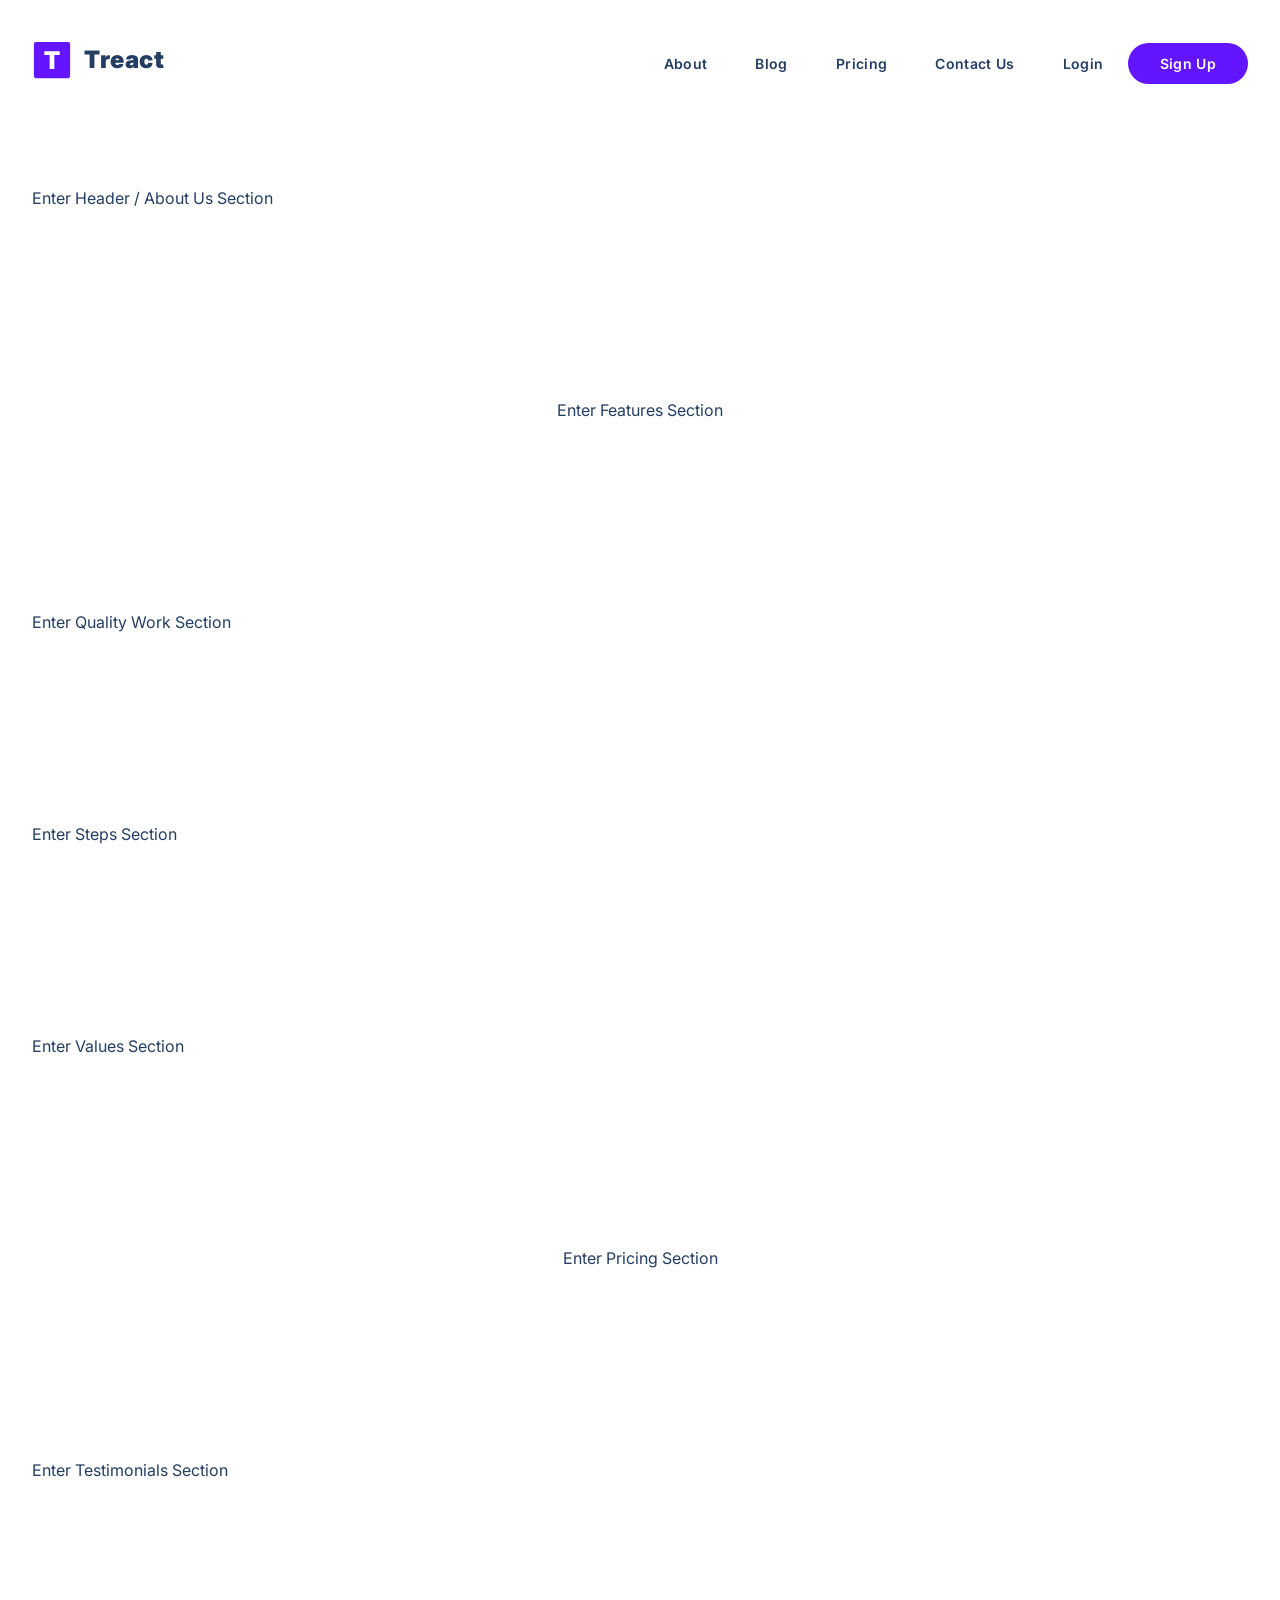
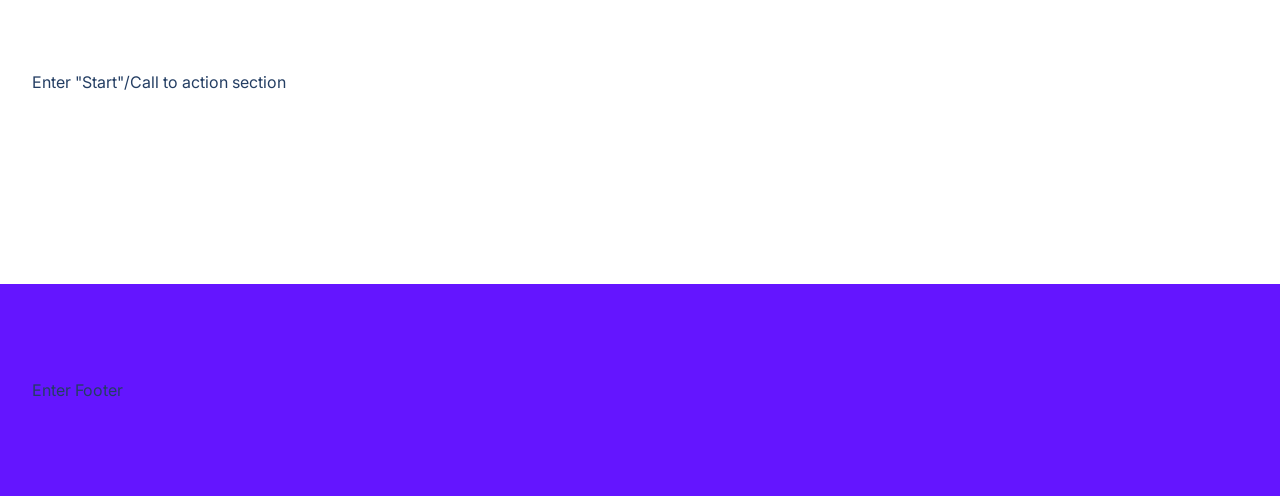
==== treact-final-project/index.html @ f908068d "first commit" ====
<!doctype html>
<html lang="en">
  <head>
    <meta charset="UTF-8" />
    <meta http-equiv="X-UA-Compatible" content="IE=edge" />
    <meta name="viewport" content="width=device-width, initial-scale=1.0" />
    <title>Treact</title>
    <link rel="stylesheet" href="style.css" />
    <link
      rel="stylesheet"
      href="https://pro.fontawesome.com/releases/v5.10.0/css/all.css"
      integrity="sha384-AYmEC3Yw5cVb3ZcuHtOA93w35dYTsvhLPVnYs9eStHfGJvOvKxVfELGroGkvsg+p"
      crossorigin="anonymous"
    />
    <script src="script.js"></script>
  </head>

  <body>
    <section id="landing">
      <nav>
        <div class="row nav__row">
          <div class="nav__logo">
            <img class="nav__logo--img" src="./assets/logo.2c489fc453a1783cbadacf914efa3df6.svg" alt="LOGO">
            <div class="nav__logo--title">Treact</div>
          </div>
        <div class="nav__links">
        <a href="#" class="nav__link">About</a>
        <a href="#" class="nav__link">Blog</a>
        <a href="#" class="nav__link">Pricing</a>
        <a href="#" class="nav__link">Contact Us</a>
        <a href="#" class="nav__link login">Login</a>
        <a href="#" class="nav__link nav__link--primary">Sign Up</a>
        </div>
          <button class="btn__menu" onclick="openMenu()">
            <svg
              xmlns="http://www.w3.org/2000/svg"
              width="24"
              height="24"
              viewBox="0 0 24 24"
              fill="none"
              stroke="currentColor"
              stroke-width="2"
              stroke-linecap="round"
              stroke-linejoin="round"
              class="btn__menu--svg"
            >
              <line x1="3" y1="12" x2="21" y2="12"></line>
              <line x1="3" y1="6" x2="21" y2="6"></line>
              <line x1="3" y1="18" x2="21" y2="18"></line>
            </svg>
          </button>
        </div>
      </nav>
      <div class="modal">
        <button class="btn__menu btn__menu--close" onclick="closeMenu()">
          <svg
            xmlns="http://www.w3.org/2000/svg"
            width="24"
            height="24"
            viewBox="0 0 24 24"
            fill="none"
            stroke="currentColor"
            stroke-width="2"
            stroke-linecap="round"
            stroke-linejoin="round"
            class="light___StyledCloseIcon-lj69nl-14 fASujC"
          >
            <line x1="18" y1="6" x2="6" y2="18"></line>
            <line x1="6" y1="6" x2="18" y2="18"></line>
          </svg>
        </button>
        <div class="modal__links">
          <a class="modal__link">About</a>
          <a class="modal__link">Blog</a>
          <a class="modal__link">Pricing</a>
          <a class="modal__link">Contact Us</a>
          <a class="modal__link">Login</a>
          <a class="modal__link modal__link--primary">Sign Up</a>
        </div>
      </div>
      <header>
        <div class="container">
          <div class="row">
            <!--  -->Enter Header / About Us Section<!--  -->
          </div>
        </div>
      </header>
    </section>
    <main>
      <section id="features">
        <div class="container">
          <div class="row__narrow">
            <!--  -->Enter Features Section<!--  -->
          </div>
        </div>
      </section>
      <section id="quality">
        <div class="container">
          <div class="row"><!--  -->Enter Quality Work Section<!--  --></div>
        </div>
      </section>
      <section id="steps">
        <div class="container">
          <div class="row"><!--  -->Enter Steps Section<!--  --></div>
        </div>
      </section>
      <section id="values">
        <div class="container">
          <div class="row"><!--  -->Enter Values Section<!--  --></div>
        </div>
      </section>
      <section id="pricing">
        <div class="container">
          <div class="row"><!--  -->Enter Pricing Section<!--  --></div>
        </div>
      </section>
      <section id="testimonials">
        <div class="container">
          <div class="row"><!--  -->Enter Testimonials Section<!--  --></div>
        </div>
      </section>
      <section id="start">
        <div class="container">
          <div class="row">
            <!--  -->Enter "Start"/Call to action section<!--  -->
          </div>
        </div>
      </section>
    </main>
    <footer>
      <div class="row footer__row"><!--  -->Enter Footer<!--  --></div>
    </footer>
  </body>
</html>
---- treact-final-project/style.css ----
@import url("https://fonts.googleapis.com/css2?family=Inter:wght@100;200;300;400;500;600;700;800;900&display=swap");

* {
  margin: 0;
  padding: 0;
  box-sizing: border-box;
  font-family: "Inter", system-ui;
  color: #243e63;
}

body {
  max-width: 100vw;
  overflow-x: hidden;
}

.row {
  width: 100%;
  max-width: 1280px;
  margin: 0 auto;
}

.row__narrow {
  width: 100%;
  max-width: 1024px;
  margin: 0 auto;
}

.container {
  padding: 96px 0;
}

.purple {
  color: #6415ff;
}

section {
  padding: 0 32px;
}

main {
  margin-bottom: 96px;
}

/* 

NAVBAR ↓

*/

nav {
  display: flex;
  padding-top: 32px;
}

.nav__row {
  display: flex;
  justify-content: space-between;
}

.nav__logo {
  display: flex;
  align-items: center;
  margin: 8px 0;
  padding-bottom: 4px;
}

.nav__logo--img {
  height: 40px;
  width: 40px;
}
.nav__logo--title {
  font-weight: 900;
  font-size: 24px;
  margin-left: 12px;
  padding-bottom: 2px;
  letter-spacing: 0.6px;
}
.nav__links {
  display: flex;
  align-items: center;
  padding: bottom;
}

.nav__link {
  font-size: 14px;
  font-weight: 600;
  padding-top: 4px;
  letter-spacing: 0.35px;
  border-bottom: 2px solid transparent;
  position: relative;
  transition: all 300ms;
text-decoration: none;
}

.nav__link {
  margin: 0 24px;
}
.nav__link--primary {
  margin: 0;
  padding: 10px 32px;
  margin-top: 2px;
  border-radius: 9999px;
  color: #fff;
  background-color: #6415ff;
  line-height: 1.5;
  border: none;
  width: auto;
  transition: all 300ms ease;
}

.btn__menu {
  display: none;
  background: transparent;
  border: none;
  transition: all 300ms ease;
}

.btn__menu--svg:hover {
  filter: invert(26%) sepia(94%) saturate(7476%) hue-rotate(261deg)
    brightness(94%) contrast(115%);
}

.modal {
  position: fixed;
  top: 0;
  left: 0;
  right: 0;
  height: 378px;
  margin: 24px 16px;
  padding: 32px;
  background-color: #fff;
  border: 1px solid rgb(229, 231, 235);
  border-radius: 8px;
  z-index: 4;
  visibility: hidden;
  opacity: 0;
  transform: translateX(300%);
  transition: all 300ms ease;
}

.modal__links {
  width: 100%;
  height: 100%;
  display: flex;
  flex-direction: column;
  align-items: center;
}

.modal__link {
  color: #1a202c;
  font-size: 18px;
  font-weight: 600;
  line-height: 1.5;
  margin: 8px 0;
  padding-bottom: 4px;
  border-bottom: 2px solid transparent;
}

.modal__link--primary {
  color: #f7fafc;
  padding: 12px 32px;
  background: #6415ff;
  border-radius: 500px;
  border: none;
}

.menu--open .modal {
  visibility: visible;
  opacity: 1;
  transform: translateX(0);
}

.btn__menu--close {
  position: fixed;
  top: 24px;
  right: 18px;
}

/* 

HEADER / ABOUT US ↓

*/

header .row {
  display: flex;
  align-items: center;
  justify-content: space-between;
}

/* 

FEATURES ↓

*/

#features {
  position: relative;
}

#features .row__narrow {
  display: flex;
  flex-direction: column;
  align-items: center;
}

/* 

QUALITY WORK ↓

*/

#quality .row {
  display: flex;
  justify-content: space-between;
  align-items: center;
}

/* 

STEPS ↓

*/

#steps .row {
  display: flex;
  justify-content: space-between;
  align-items: center;
}

/* 

VALUES ↓

*/

#values .row {
  display: flex;
  justify-content: space-between;
  align-items: center;
}

/*

PRICING ↓

*/

#pricing .row {
  display: flex;
  flex-direction: column;
  align-items: center;
}

/* 

TESTIMONIALS ↓

*/

#testimonials .row {
  display: flex;
}

/* 

START / CALL TO ACTION ↓

*/

#start .row {
  position: relative;
  overflow: hidden;
}

/* 

FOOTER ↓

*/

footer {
  padding: 96px 32px;
  background-color: rgb(100, 21, 255);
  margin-bottom: -32px;
  position: relative;
  overflow: hidden;
}

/* 

MOBILE RESPONSIVENESS ↓

*/

@media (max-width: 1280px) {
  header .row {
    align-items: flex-end;
  }
}

@media (max-width: 1024px) {
  .btn__menu {
    display: block;
  }
  header .row {
    flex-direction: column;
    align-items: center;
  }
  footer {
    padding: 80px 32px;
  }
}

@media (max-width: 768px) {
  #quality .row,
  #values .row {
    flex-direction: column-reverse;
  }
  #steps .row,
  #testimonials .row {
    flex-direction: column;
    align-items: center;
  }
  #pricing .row {
    margin-top: 40px;
  }
}

@media (max-width: 640px) {
  .container {
    padding: 80px 0;
  }
  .nav__logo {
    margin: 8px 0;
    padding-bottom: 4px;
  }
  main {
    margin-bottom: 80px;
  }
}
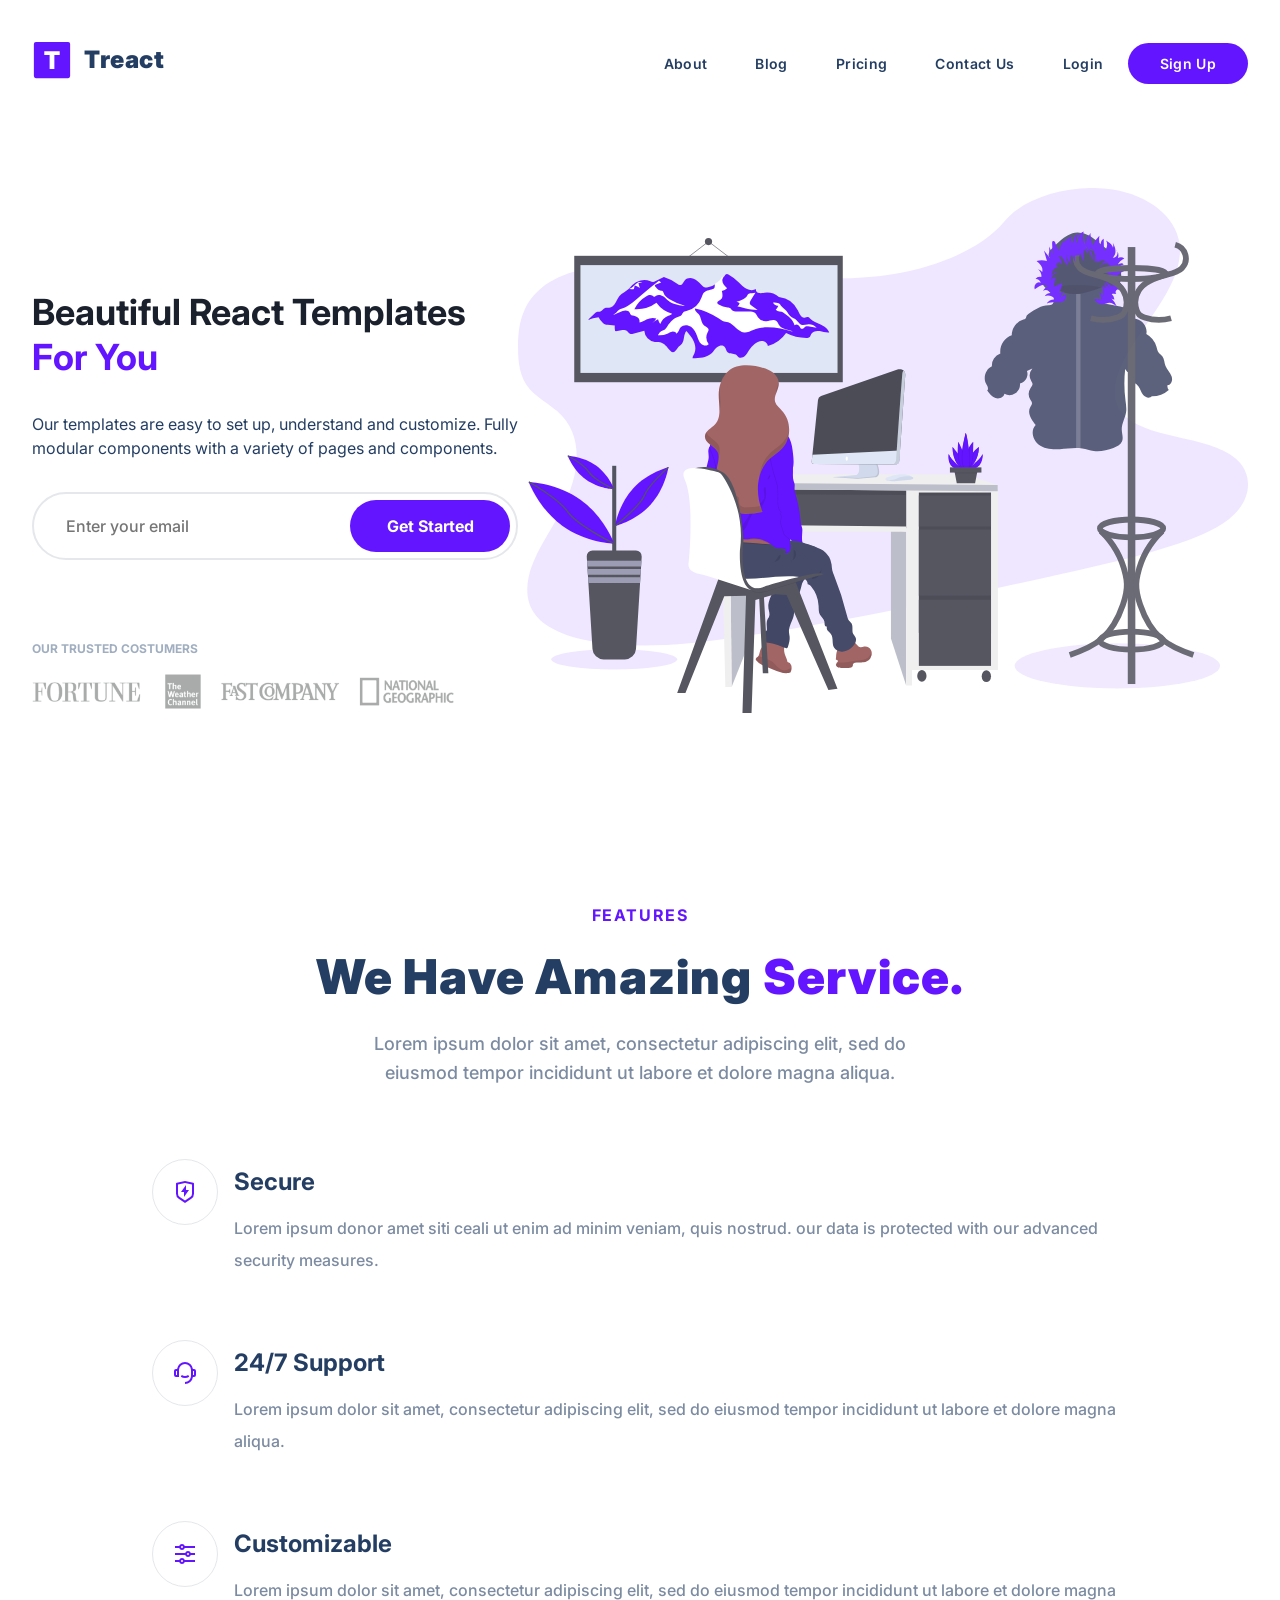
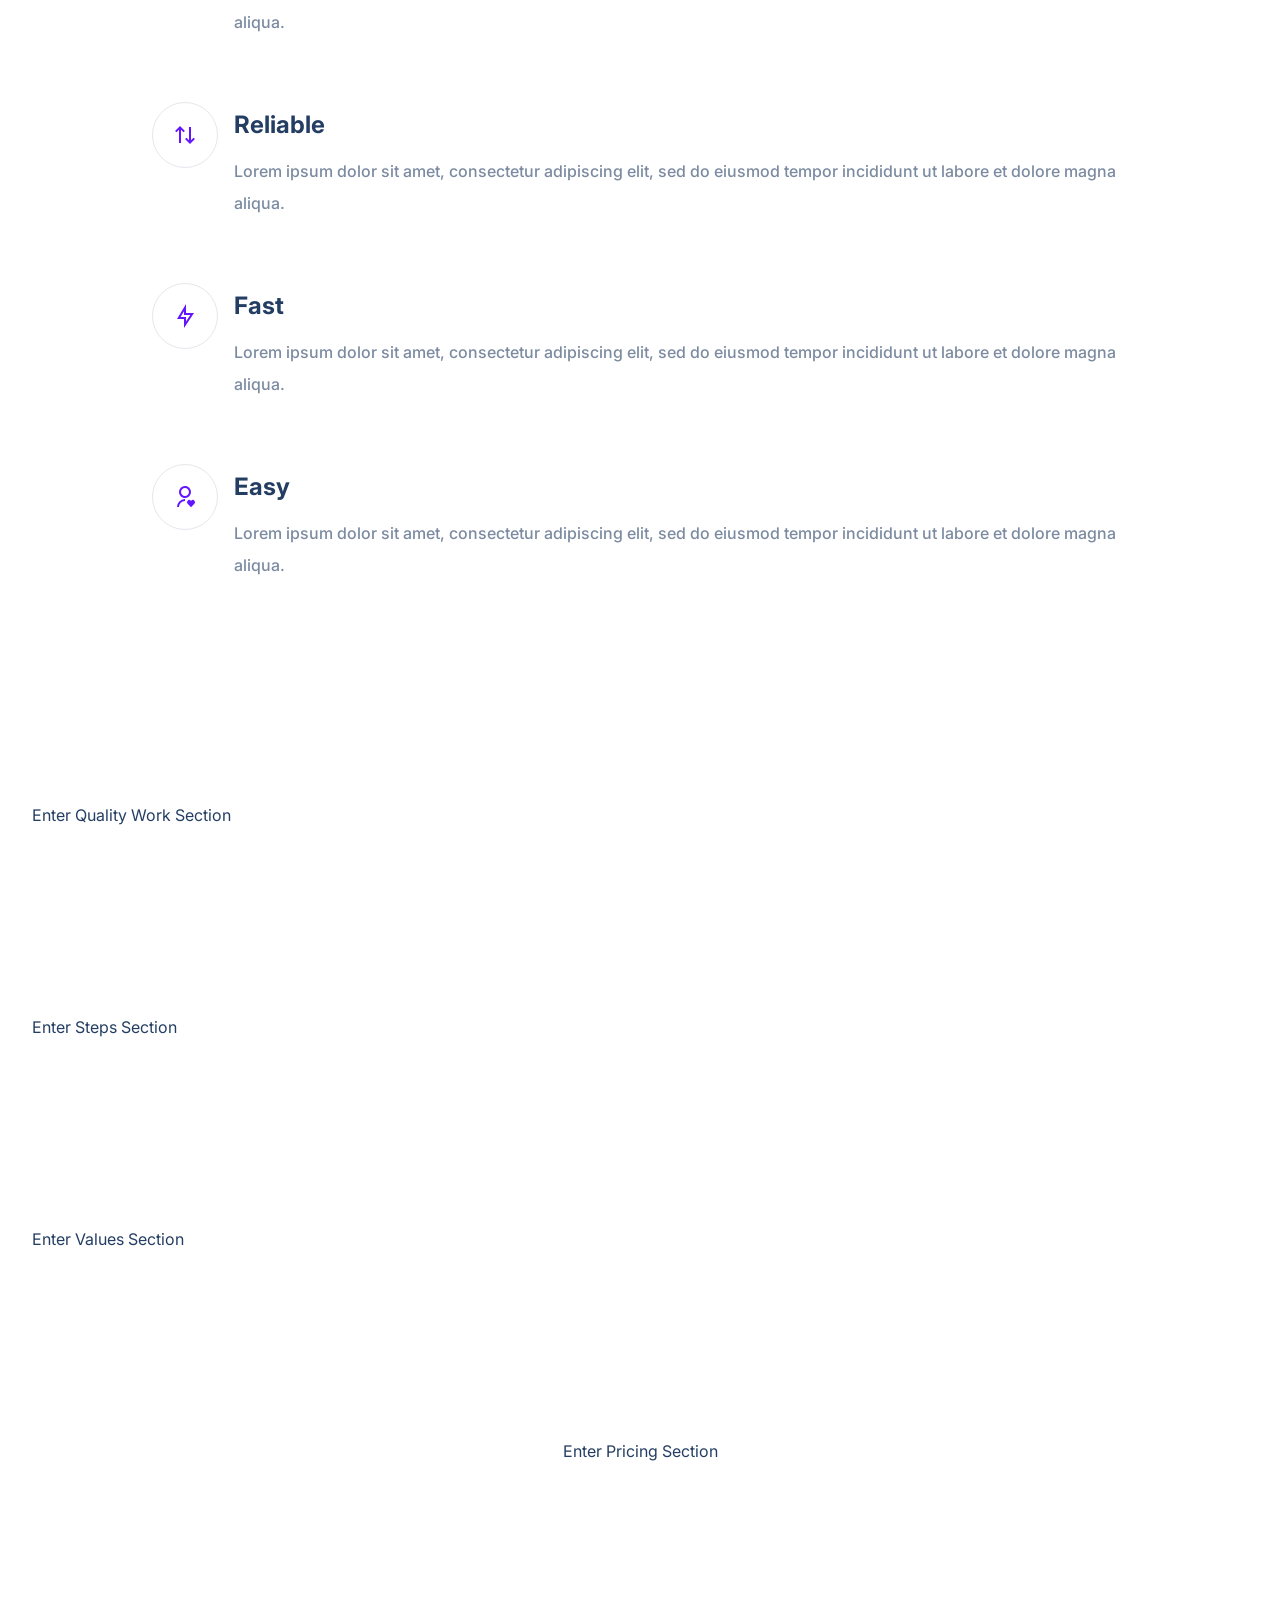
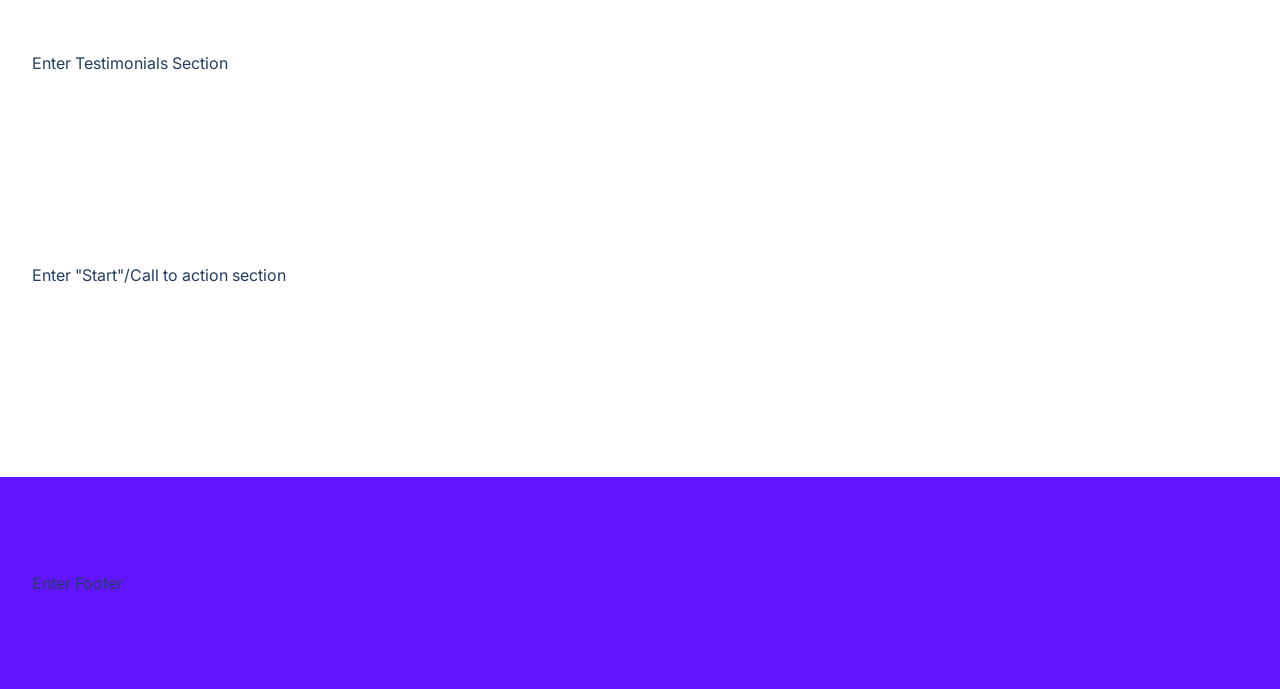
==== commit bed7d227: "features: features are not wrapped into two rows as they should be" ====
--- a/treact-final-project/index.html
+++ b/treact-final-project/index.html
@@ -20,17 +20,21 @@
       <nav>
         <div class="row nav__row">
           <div class="nav__logo">
-            <img class="nav__logo--img" src="./assets/logo.2c489fc453a1783cbadacf914efa3df6.svg" alt="LOGO">
+            <img
+              class="nav__logo--img"
+              src="./assets/logo.2c489fc453a1783cbadacf914efa3df6.svg"
+              alt="LOGO"
+            />
             <div class="nav__logo--title">Treact</div>
           </div>
-        <div class="nav__links">
-        <a href="#" class="nav__link">About</a>
-        <a href="#" class="nav__link">Blog</a>
-        <a href="#" class="nav__link">Pricing</a>
-        <a href="#" class="nav__link">Contact Us</a>
-        <a href="#" class="nav__link login">Login</a>
-        <a href="#" class="nav__link nav__link--primary">Sign Up</a>
-        </div>
+          <div class="nav__links">
+            <a href="#" class="nav__link">About</a>
+            <a href="#" class="nav__link">Blog</a>
+            <a href="#" class="nav__link">Pricing</a>
+            <a href="#" class="nav__link">Contact Us</a>
+            <a href="#" class="nav__link login">Login</a>
+            <a href="#" class="nav__link nav__link--primary">Sign Up</a>
+          </div>
           <button class="btn__menu" onclick="openMenu()">
             <svg
               xmlns="http://www.w3.org/2000/svg"
@@ -81,7 +85,34 @@
       <header>
         <div class="container">
           <div class="row">
-            <!--  -->Enter Header / About Us Section<!--  -->
+            <div class="header__description">
+              <h1>
+                Beautiful React Templates <span class="purple">For You</span>
+              </h1>
+              <p class="header__description--para">
+                Our templates are easy to set up, understand and customize.
+                Fully modular components with a variety of pages and components.
+              </p>
+              <div class="header__email">
+                <input
+                  type="text"
+                  class="header__email--input"
+                  placeholder="Enter your email"
+                />
+                <button class="header__email--btn">Get Started</button>
+              </div>
+              <p class="header__customers--title">OUR TRUSTED COSTUMERS</p>
+              <img
+                src="./assets/customers-logo-strip.680ac7c2e8ae28161d2c.png"
+                class="header__customers"
+              />
+            </div>
+            <figure class="header__img--wrapper">
+              <img
+                src="./assets/design-illustration-2.6da6a00b20c07c4a9b65d1870679e1b8.svg"
+                class="header__img"
+              />
+            </figure>
           </div>
         </div>
       </header>
@@ -90,7 +121,124 @@
       <section id="features">
         <div class="container">
           <div class="row__narrow">
-            <!--  -->Enter Features Section<!--  -->
+            <h4 class="section__tag">FEATURES</h4>
+            <h2 class="section__title">
+              We Have Amazing <span class="purple">Service.</span>
+            </h2>
+            <div class="section__para">
+              Lorem ipsum dolor sit amet, consectetur adipiscing elit, sed do
+              eiusmod tempor incididunt ut labore et dolore magna aliqua.
+            </div>
+            <div class="features">
+              <div class="feature">
+                <div class="feature__row">
+                  <figure class="feature__img--wrapper">
+                    <img
+                      src="./assets/shield-icon.daefe14b320b14fbd9cbd18908ac93ec.svg"
+                      class="feature__img"
+                    />
+                  </figure>
+                  <div class="feature__text">
+                    <h2 class="feature__title">Secure</h2>
+                    <p class="feature__para">
+                      Lorem ipsum donor amet siti ceali ut enim ad minim veniam,
+                      quis nostrud. our data is protected with our advanced
+                      security measures.
+                    </p>
+                  </div>
+                </div>
+              </div>
+              <div class="feature">
+                <div class="feature__row">
+                  <figure class="feature__img--wrapper">
+                    <img
+                      src="./assets/support-icon.f9253ffa8cb6ffde5bbaa05eb5136375.svg"
+                      class="feature__img"
+                    />
+                  </figure>
+                  <div class="feature__text">
+                    <h2 class="feature__title">24/7 Support</h2>
+                    <p class="feature__para">
+                      Lorem ipsum dolor sit amet, consectetur adipiscing elit,
+                      sed do eiusmod tempor incididunt ut labore et dolore magna
+                      aliqua.
+                    </p>
+                  </div>
+                </div>
+              </div>
+              <div class="feature">
+                <div class="feature__row">
+                  <figure class="feature__img--wrapper">
+                    <img
+                      src="./assets/customize-icon.367468c90fd796009b97fbfba67b2c6a.svg"
+                      class="feature__img"
+                    />
+                  </figure>
+                  <div class="feature__text">
+                    <h2 class="feature__title">Customizable</h2>
+                    <p class="feature__para">
+                      Lorem ipsum dolor sit amet, consectetur adipiscing elit,
+                      sed do eiusmod tempor incididunt ut labore et dolore magna
+                      aliqua.
+                    </p>
+                  </div>
+                </div>
+              </div>
+              <div class="feature">
+                <div class="feature__row">
+                  <figure class="feature__img--wrapper">
+                    <img
+                      src="./assets/reliable-icon.1367510a8f0a1bec76dc425d25f92f43.svg"
+                      class="feature__img"
+                    />
+                  </figure>
+                  <div class="feature__text">
+                    <h2 class="feature__title">Reliable</h2>
+                    <p class="feature__para">
+                      Lorem ipsum dolor sit amet, consectetur adipiscing elit,
+                      sed do eiusmod tempor incididunt ut labore et dolore magna
+                      aliqua.
+                    </p>
+                  </div>
+                </div>
+              </div>
+              <div class="feature">
+                <div class="feature__row">
+                  <figure class="feature__img--wrapper">
+                    <img
+                      src="./assets/fast-icon.dbb971a73d4805d2fc3bcdacdb55beba.svg"
+                      class="feature__img"
+                    />
+                  </figure>
+                  <div class="feature__text">
+                    <h2 class="feature__title">Fast</h2>
+                    <p class="feature__para">
+                      Lorem ipsum dolor sit amet, consectetur adipiscing elit,
+                      sed do eiusmod tempor incididunt ut labore et dolore magna
+                      aliqua.
+                    </p>
+                  </div>
+                </div>
+              </div>
+              <div class="feature">
+                <div class="feature__row">
+                  <figure class="feature__img--wrapper">
+                    <img
+                      src="./assets/simple-icon.673b7e1750b2a4ef32907fc164828d00.svg"
+                      class="feature__img"
+                    />
+                  </figure>
+                  <div class="feature__text">
+                    <h2 class="feature__title">Easy</h2>
+                    <p class="feature__para">
+                      Lorem ipsum dolor sit amet, consectetur adipiscing elit,
+                      sed do eiusmod tempor incididunt ut labore et dolore magna
+                      aliqua.
+                    </p>
+                  </div>
+                </div>
+              </div>
+            </div>
           </div>
         </div>
       </section>
--- a/treact-final-project/style.css
+++ b/treact-final-project/style.css
@@ -89,7 +89,7 @@
   border-bottom: 2px solid transparent;
   position: relative;
   transition: all 300ms;
-text-decoration: none;
+  text-decoration: none;
 }
 
 .nav__link {
@@ -188,7 +188,91 @@
   justify-content: space-between;
 }
 
-/* 
+.row {
+  width: 100%;
+  max-width: 1280px;
+  margin: 0 auto;
+}
+
+h1 {
+  font-size: 36px;
+  color: #1a202c;
+  line-height: 1.25;
+}
+
+.header__description {
+  width: 40%;
+}
+
+.header__description--para {
+  margin: 32px 0;
+}
+
+.header__email {
+  width: 100%;
+  max-width: 448;
+  height: 68px;
+  position: relative;
+  display: flex;
+  justify-content: flex-end;
+  align-items: center;
+}
+
+.header__email--input {
+  width: 100%;
+  border-radius: 500px;
+  border: 2px solid rgb(229, 231, 235);
+  padding: 20px 192px 20px 32px;
+  color: rgb(36, 62, 99);
+  font-size: 16px;
+  font-weight: 500;
+  position: absolute;
+  top: 0;
+  bottom: 0;
+  z-index: 1;
+  transition: border-color 300ms;
+}
+
+.header__email--btn {
+  z-index: 2;
+  margin: 8px;
+  height: calc(100% - 16px);
+  border-radius: 500px;
+  border: none;
+  width: 160px;
+  background-color: #6415ff;
+  font-weight: 700;
+  font-size: 16px;
+  transition: all 300ms ease;
+  color: #fff;
+}
+
+.header__customers--title {
+  margin-top: 80px;
+  color: #a0aec0;
+  font-size: 12px;
+  font-weight: 700;
+  letter-spacing: 0.6;
+}
+
+p {
+  line-height: 1.5;
+}
+
+.header__customers {
+  margin-top: 16px;
+  opacity: 0.5;
+}
+
+img {
+  width: 100%;
+}
+
+.header__img--wrapper {
+  width: calc(100% - 40%);
+}
+
+/*  
 
 FEATURES ↓
 
@@ -198,10 +282,84 @@
   position: relative;
 }
 
+.features {
+  display: flex;
+  flex-wrap: wrap;
+  margin-top: 40px;
+}
+
+.feature {
+  width: calc(100% - 3);
+}
+
+.feature__row {
+  display: flex;
+  align-items: flex-start;
+  padding: 32px 24px;
+}
+.feature__img--wrapper {
+  display: flex;
+  padding: 20px;
+  border: 1px solid #e5e7eb;
+  border-radius: 500px;
+}
+.feature__img {
+    width: 24px;
+    height: 24px;
+}
+
+.feature__text {
+    margin-top: 8px;
+    margin-left: 16px;
+}
+
+.feature__para {
+    margin-top: 16px;
+    font-size: 16px;
+    max-width: calc(634 / 3);
+    color: rgb(124, 139, 161);
+    line-height: 2;
+    font-weight: 500;
+}
+
 #features .row__narrow {
   display: flex;
   flex-direction: column;
   align-items: center;
+  
+}
+
+.section__tag {
+  font-size: 16px;
+  color: #6415ff;
+  letter-spacing: 1.6px;
+  font-weight: 700;
+  text-transform: uppercase;
+}
+
+#features .section__title {
+  text-align: center;
+}
+
+.section__title {
+  font-size: 48px;
+  font-weight: 900;
+  color: rgb(36, 62, 99);
+  line-height: 1.5;
+  margin: 16px 0;
+  letter-spacing: 0.025em;
+}
+
+#features .section__para {
+  text-align: center;
+  max-width: 576px;
+}
+
+.section__para {
+  font-size: 18px;
+  font-weight: 500;
+  color: #7c8ba1;
+  line-height: 1.625;
 }
 
 /* 
@@ -297,6 +455,18 @@
   header .row {
     align-items: flex-end;
   }
+  .header__description--para {
+    font-size: 16px;
+  }
+
+  .header__customers {
+    padding-right: 64px;
+  }
+
+  .header__img--wrapper {
+    display: flex;
+    justify-content: flex-end;
+  }
 }
 
 @media (max-width: 1024px) {
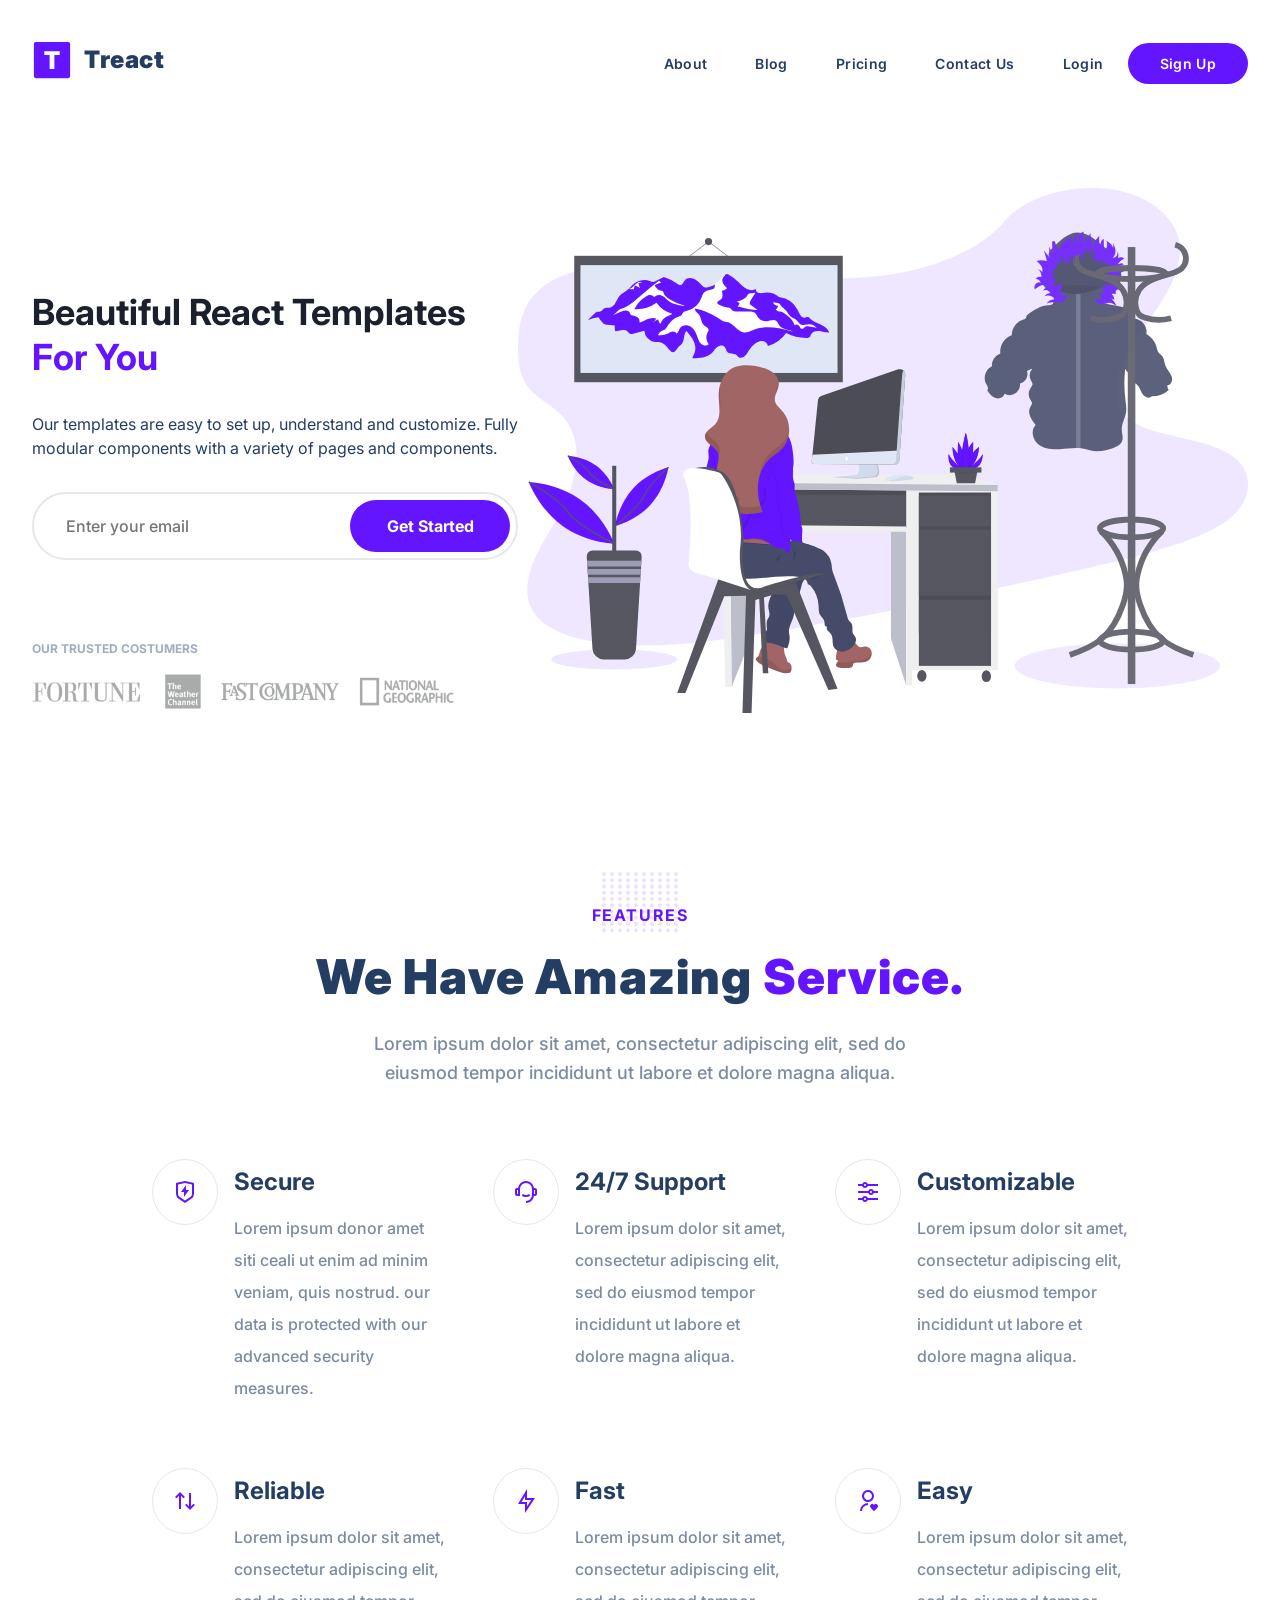
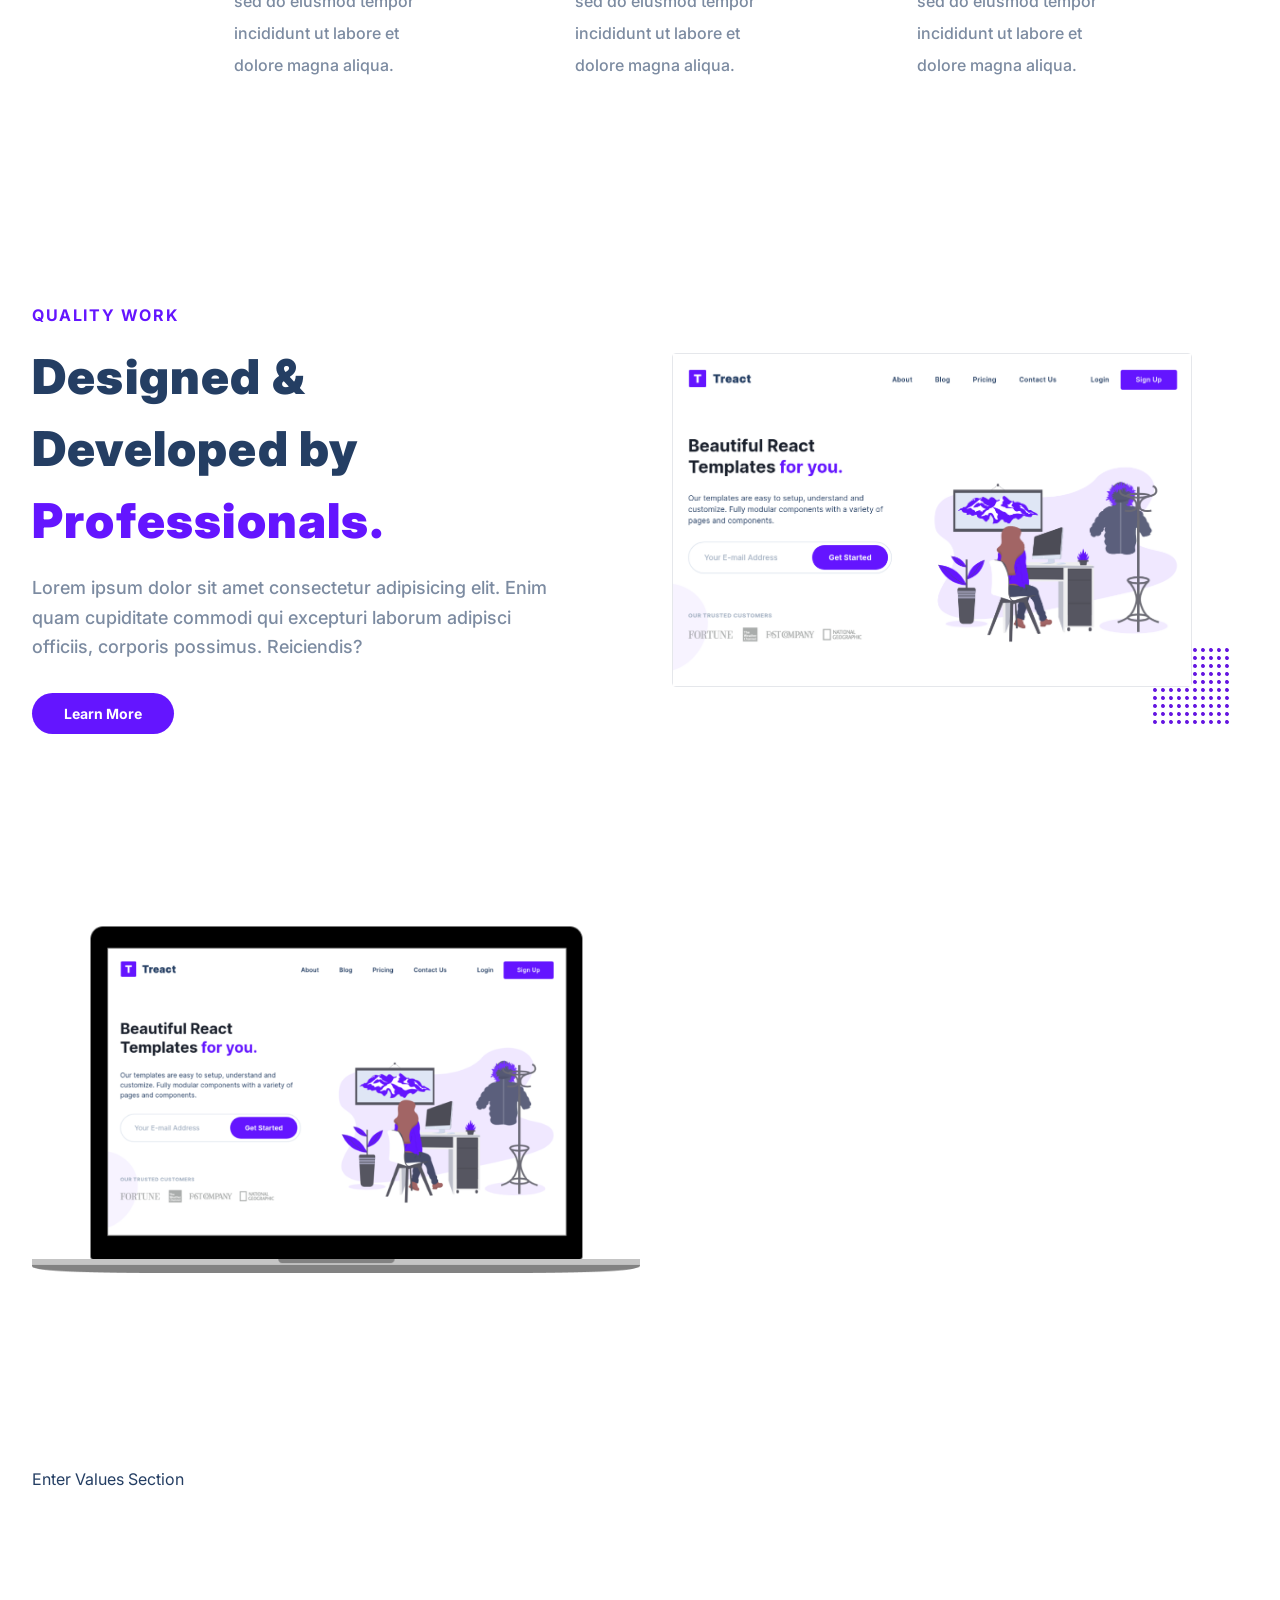
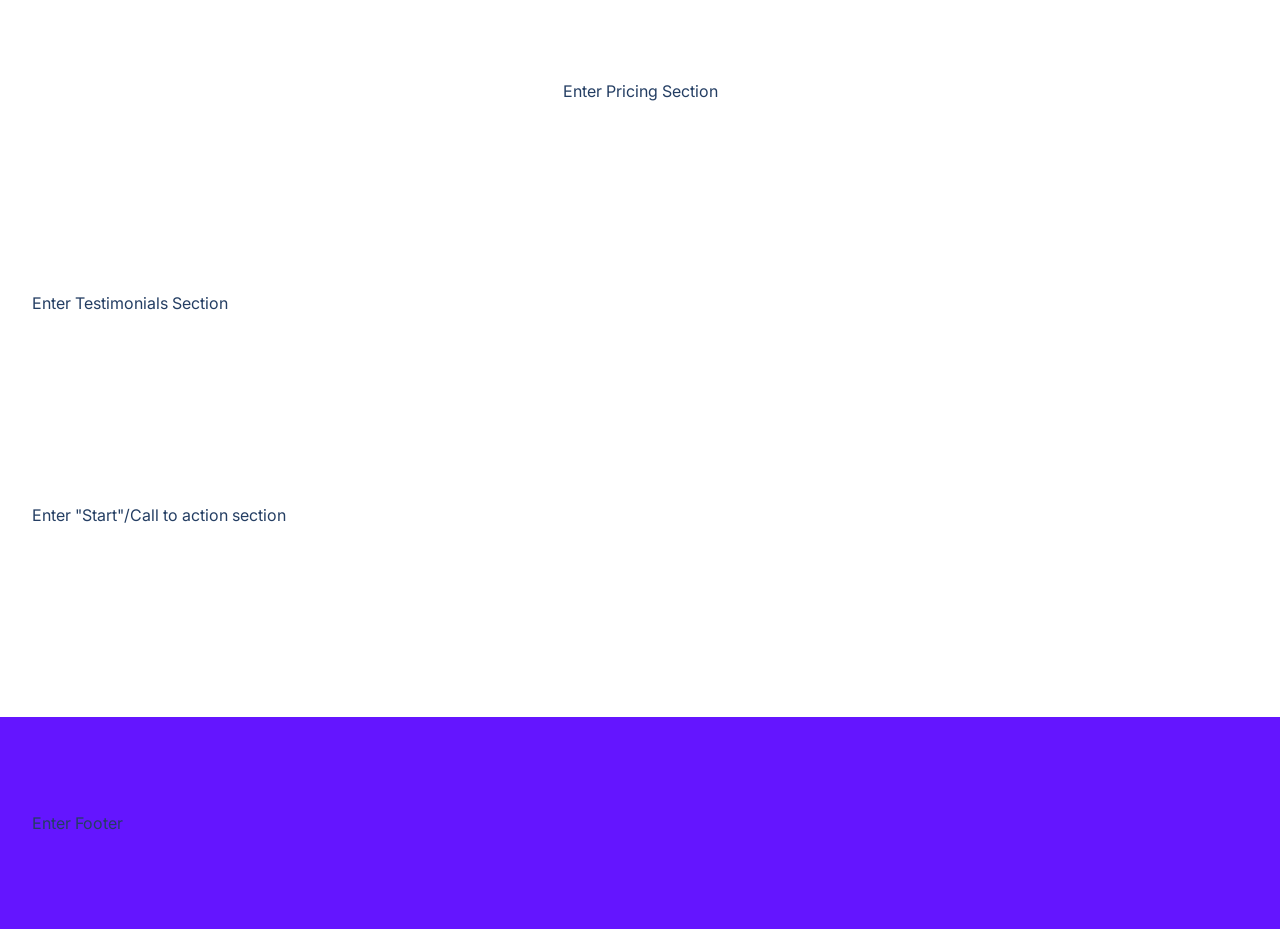
==== commit 4ba89f01: "steps grid: steps grid in wrong section" ====
--- a/treact-final-project/index.html
+++ b/treact-final-project/index.html
@@ -244,12 +244,55 @@
       </section>
       <section id="quality">
         <div class="container">
-          <div class="row"><!--  -->Enter Quality Work Section<!--  --></div>
+          <div class="row">
+            <div class="quality__description">
+              <div class="section__tag">QUALITY WORK</div>
+              <h2 class="section__title">
+                Designed & Developed by
+                <span class="purple">Professionals.</span>
+              </h2>
+              <p class="section__para">
+                Lorem ipsum dolor sit amet consectetur adipisicing elit. Enim
+                quam cupiditate commodi qui excepturi laborum adipisci officiis,
+                corporis possimus. Reiciendis?
+              </p>
+              <button class="btn">Learn More</button>
+            </div>
+            <figure class="quality__img--wrapper">
+              <img src="./assets/hero-screenshot-1.40a097b525c2f8c9808e.png" class="quality__img">
+              <svg viewBox="0 0 1280 1280" class="quality__grid"> $0
+                <path d="M55 33.5C44.5 37 35 47.6 32.8 58.3c-4.3 20.6 16.3 41.2 36.9 36.9 15.5-3.2 27.5-19 26-33.9-1.1-10.5-9-21.3-19-26.2-6.1-2.9-15.5-3.6-21.7-1.6zM183 33.5c-15.1 5-25.3 21.6-22.2 36.2 2.5 11.9 13.6 23 25.4 25.5 19.4 4.1 39.5-14.2 37.5-33.9-1.1-10.5-9-21.3-19-26.2-6.1-2.9-15.5-3.6-21.7-1.6zM311 33.5c-10.5 3.5-20 14.1-22.2 24.8-4.3 20.6 16.3 41.2 36.9 36.9 15.5-3.2 27.5-19 26-33.9-1.1-10.5-9-21.3-19-26.2-6.1-2.9-15.5-3.6-21.7-1.6zM439 33.5c-10.5 3.5-20 14.1-22.2 24.8-4.3 20.6 16.3 41.2 36.9 36.9 15.5-3.2 27.5-19 26-33.9-1.1-10.5-9-21.3-19-26.2-6.1-2.9-15.5-3.6-21.7-1.6zM567 33.5c-10.5 3.5-20 14.1-22.2 24.8-4.3 20.6 16.3 41.2 36.9 36.9 15.5-3.2 27.5-19 26-33.9-1.1-10.5-9-21.3-19-26.2-6.1-2.9-15.5-3.6-21.7-1.6zM695 33.5c-10.5 3.5-20 14.1-22.2 24.8-4.3 20.6 16.3 41.2 36.9 36.9 15.5-3.2 27.5-19 26-33.9-1.1-10.5-9-21.3-19-26.2-6.1-2.9-15.5-3.6-21.7-1.6zM823 33.5c-10.5 3.5-20 14.1-22.2 24.8-4.3 20.6 16.3 41.2 36.9 36.9 15.5-3.2 27.5-19 26-33.9-1.1-10.5-9-21.3-19-26.2-6.1-2.9-15.5-3.6-21.7-1.6zM951 33.5c-10.5 3.5-20 14.1-22.2 24.8-4.3 20.6 16.3 41.2 36.9 36.9 15.5-3.2 27.5-19 26-33.9-1.1-10.5-9-21.3-19-26.2-6.1-2.9-15.5-3.6-21.7-1.6zM1079 33.5c-10.5 3.5-20 14.1-22.2 24.8-2.5 11.7 3.2 24.4 14.2 31.9 10.7 7.4 22.9 7.5 33.7.3 17.7-11.8 20.1-33.8 5.3-48.5-8.5-8.6-20.7-11.9-31-8.5zM1207 33.5c-10.5 3.5-20 14.1-22.2 24.8-2.5 11.7 3.2 24.4 14.2 31.9 10.7 7.4 22.9 7.5 33.7.3 17.7-11.8 20.1-33.8 5.3-48.5-8.5-8.6-20.7-11.9-31-8.5zM55 161.5c-10.5 3.5-20 14.1-22.2 24.8-4.3 20.6 16.3 41.2 36.9 36.9 15.5-3.2 27.5-19 26-33.9-1.1-10.5-9-21.3-19-26.2-6.1-2.9-15.5-3.6-21.7-1.6zM183 161.5c-15.1 5-25.3 21.6-22.2 36.2 2.5 11.9 13.6 23 25.4 25.5 19.4 4.1 39.5-14.2 37.5-33.9-1.1-10.5-9-21.3-19-26.2-6.1-2.9-15.5-3.6-21.7-1.6zM311 161.5c-10.5 3.5-20 14.1-22.2 24.8-4.3 20.6 16.3 41.2 36.9 36.9 15.5-3.2 27.5-19 26-33.9-1.1-10.5-9-21.3-19-26.2-6.1-2.9-15.5-3.6-21.7-1.6zM439 161.5c-10.5 3.5-20 14.1-22.2 24.8-4.3 20.6 16.3 41.2 36.9 36.9 15.5-3.2 27.5-19 26-33.9-1.1-10.5-9-21.3-19-26.2-6.1-2.9-15.5-3.6-21.7-1.6zM567 161.5c-10.5 3.5-20 14.1-22.2 24.8-4.3 20.6 16.3 41.2 36.9 36.9 15.5-3.2 27.5-19 26-33.9-1.1-10.5-9-21.3-19-26.2-6.1-2.9-15.5-3.6-21.7-1.6zM695 161.5c-10.5 3.5-20 14.1-22.2 24.8-4.3 20.6 16.3 41.2 36.9 36.9 15.5-3.2 27.5-19 26-33.9-1.1-10.5-9-21.3-19-26.2-6.1-2.9-15.5-3.6-21.7-1.6zM823 161.5c-10.5 3.5-20 14.1-22.2 24.8-4.3 20.6 16.3 41.2 36.9 36.9 15.5-3.2 27.5-19 26-33.9-1.1-10.5-9-21.3-19-26.2-6.1-2.9-15.5-3.6-21.7-1.6zM951 161.5c-10.5 3.5-20 14.1-22.2 24.8-4.3 20.6 16.3 41.2 36.9 36.9 15.5-3.2 27.5-19 26-33.9-1.1-10.5-9-21.3-19-26.2-6.1-2.9-15.5-3.6-21.7-1.6zM1079 161.5c-10.5 3.5-20 14.1-22.2 24.8-2.5 11.7 3.2 24.4 14.2 31.9 10.7 7.4 22.9 7.5 33.7.3 17.7-11.8 20.1-33.8 5.3-48.5-8.5-8.6-20.7-11.9-31-8.5zM1207 161.5c-10.5 3.5-20 14.1-22.2 24.8-2.5 11.7 3.2 24.4 14.2 31.9 10.7 7.4 22.9 7.5 33.7.3 17.7-11.8 20.1-33.8 5.3-48.5-8.5-8.6-20.7-11.9-31-8.5zM55 289.5c-10.5 3.5-20 14.1-22.2 24.8-4.3 20.6 16.3 41.2 36.9 36.9 15.5-3.2 27.5-19 26-33.9-1.1-10.5-9-21.3-19-26.2-6.1-2.9-15.5-3.6-21.7-1.6zM183 289.5c-10.5 3.5-20 14.1-22.2 24.8-4.3 20.6 16.3 41.2 36.9 36.9 15.5-3.2 27.5-19 26-33.9-1.1-10.5-9-21.3-19-26.2-6.1-2.9-15.5-3.6-21.7-1.6zM311 289.5c-10.5 3.5-20 14.1-22.2 24.8-4.3 20.6 16.3 41.2 36.9 36.9 15.5-3.2 27.5-19 26-33.9-1.1-10.5-9-21.3-19-26.2-6.1-2.9-15.5-3.6-21.7-1.6zM439 289.5c-10.5 3.5-20 14.1-22.2 24.8-4.3 20.6 16.3 41.2 36.9 36.9 15.5-3.2 27.5-19 26-33.9-1.1-10.5-9-21.3-19-26.2-6.1-2.9-15.5-3.6-21.7-1.6zM567 289.5c-10.5 3.5-20 14.1-22.2 24.8-4.3 20.6 16.3 41.2 36.9 36.9 15.5-3.2 27.5-19 26-33.9-1.1-10.5-9-21.3-19-26.2-6.1-2.9-15.5-3.6-21.7-1.6zM695 289.5c-10.5 3.5-20 14.1-22.2 24.8-4.3 20.6 16.3 41.2 36.9 36.9 15.5-3.2 27.5-19 26-33.9-1.1-10.5-9-21.3-19-26.2-6.1-2.9-15.5-3.6-21.7-1.6zM823 289.5c-10.5 3.5-20 14.1-22.2 24.8-4.3 20.6 16.3 41.2 36.9 36.9 15.5-3.2 27.5-19 26-33.9-1.1-10.5-9-21.3-19-26.2-6.1-2.9-15.5-3.6-21.7-1.6zM951 289.5c-10.5 3.5-20 14.1-22.2 24.8-4.3 20.6 16.3 41.2 36.9 36.9 15.5-3.2 27.5-19 26-33.9-1.1-10.5-9-21.3-19-26.2-6.1-2.9-15.5-3.6-21.7-1.6zM1079 289.5c-10.5 3.5-20 14.1-22.2 24.8-4.3 20.6 16.3 41.2 36.9 36.9 15.5-3.2 27.5-19 26-33.9-1.1-10.5-9-21.3-19-26.2-6.1-2.9-15.5-3.6-21.7-1.6zM1207 289.5c-10.5 3.5-20 14.1-22.2 24.8-4.3 20.6 16.3 41.2 36.9 36.9 15.5-3.2 27.5-19 26-33.9-1.1-10.5-9-21.3-19-26.2-6.1-2.9-15.5-3.6-21.7-1.6zM55 417.5c-10.5 3.5-20 14.1-22.2 24.8-4.3 20.6 16.3 41.2 36.9 36.9 15.5-3.2 27.5-19 26-33.9-1.1-10.5-9-21.3-19-26.2-6.1-2.9-15.5-3.6-21.7-1.6zM183 417.5c-10.5 3.5-20 14.1-22.2 24.8-4.3 20.6 16.3 41.2 36.9 36.9 15.5-3.2 27.5-19 26-33.9-1.1-10.5-9-21.3-19-26.2-6.1-2.9-15.5-3.6-21.7-1.6zM311 417.5c-10.5 3.5-20 14.1-22.2 24.8-4.3 20.6 16.3 41.2 36.9 36.9 15.5-3.2 27.5-19 26-33.9-1.1-10.5-9-21.3-19-26.2-6.1-2.9-15.5-3.6-21.7-1.6zM439 417.5c-10.5 3.5-20 14.1-22.2 24.8-4.3 20.6 16.3 41.2 36.9 36.9 15.5-3.2 27.5-19 26-33.9-1.1-10.5-9-21.3-19-26.2-6.1-2.9-15.5-3.6-21.7-1.6zM567 417.5c-10.5 3.5-20 14.1-22.2 24.8-4.3 20.6 16.3 41.2 36.9 36.9 15.5-3.2 27.5-19 26-33.9-1.1-10.5-9-21.3-19-26.2-6.1-2.9-15.5-3.6-21.7-1.6zM695 417.5c-10.5 3.5-20 14.1-22.2 24.8-4.3 20.6 16.3 41.2 36.9 36.9 15.5-3.2 27.5-19 26-33.9-1.1-10.5-9-21.3-19-26.2-6.1-2.9-15.5-3.6-21.7-1.6zM823 417.5c-10.5 3.5-20 14.1-22.2 24.8-4.3 20.6 16.3 41.2 36.9 36.9 15.5-3.2 27.5-19 26-33.9-1.1-10.5-9-21.3-19-26.2-6.1-2.9-15.5-3.6-21.7-1.6zM951 417.5c-10.5 3.5-20 14.1-22.2 24.8-4.3 20.6 16.3 41.2 36.9 36.9 15.5-3.2 27.5-19 26-33.9-1.1-10.5-9-21.3-19-26.2-6.1-2.9-15.5-3.6-21.7-1.6zM1079 417.5c-10.5 3.5-20 14.1-22.2 24.8-4.3 20.6 16.3 41.2 36.9 36.9 15.5-3.2 27.5-19 26-33.9-1.1-10.5-9-21.3-19-26.2-6.1-2.9-15.5-3.6-21.7-1.6zM1207 417.5c-10.5 3.5-20 14.1-22.2 24.8-4.3 20.6 16.3 41.2 36.9 36.9 15.5-3.2 27.5-19 26-33.9-1.1-10.5-9-21.3-19-26.2-6.1-2.9-15.5-3.6-21.7-1.6zM55 545.5c-10.5 3.5-20 14.1-22.2 24.8-4.3 20.6 16.3 41.2 36.9 36.9 15.5-3.2 27.5-19 26-33.9-1.1-10.5-9-21.3-19-26.2-6.1-2.9-15.5-3.6-21.7-1.6zM183 545.5c-10.5 3.5-20 14.1-22.2 24.8-4.3 20.6 16.3 41.2 36.9 36.9 15.5-3.2 27.5-19 26-33.9-1.1-10.5-9-21.3-19-26.2-6.1-2.9-15.5-3.6-21.7-1.6zM311 545.5c-10.5 3.5-20 14.1-22.2 24.8-4.3 20.6 16.3 41.2 36.9 36.9 15.5-3.2 27.5-19 26-33.9-1.1-10.5-9-21.3-19-26.2-6.1-2.9-15.5-3.6-21.7-1.6zM439 545.5c-10.5 3.5-20 14.1-22.2 24.8-4.3 20.6 16.3 41.2 36.9 36.9 15.5-3.2 27.5-19 26-33.9-1.1-10.5-9-21.3-19-26.2-6.1-2.9-15.5-3.6-21.7-1.6zM567 545.5c-10.5 3.5-20 14.1-22.2 24.8-4.3 20.6 16.3 41.2 36.9 36.9 15.5-3.2 27.5-19 26-33.9-1.1-10.5-9-21.3-19-26.2-6.1-2.9-15.5-3.6-21.7-1.6zM695 545.5c-10.5 3.5-20 14.1-22.2 24.8-4.3 20.6 16.3 41.2 36.9 36.9 15.5-3.2 27.5-19 26-33.9-1.1-10.5-9-21.3-19-26.2-6.1-2.9-15.5-3.6-21.7-1.6zM823 545.5c-10.5 3.5-20 14.1-22.2 24.8-4.3 20.6 16.3 41.2 36.9 36.9 15.5-3.2 27.5-19 26-33.9-1.1-10.5-9-21.3-19-26.2-6.1-2.9-15.5-3.6-21.7-1.6zM951 545.5c-10.5 3.5-20 14.1-22.2 24.8-4.3 20.6 16.3 41.2 36.9 36.9 15.5-3.2 27.5-19 26-33.9-1.1-10.5-9-21.3-19-26.2-6.1-2.9-15.5-3.6-21.7-1.6zM1079 545.5c-10.5 3.5-20 14.1-22.2 24.8-4.3 20.6 16.3 41.2 36.9 36.9 15.5-3.2 27.5-19 26-33.9-1.1-10.5-9-21.3-19-26.2-6.1-2.9-15.5-3.6-21.7-1.6zM1207 545.5c-10.5 3.5-20 14.1-22.2 24.8-4.3 20.6 16.3 41.2 36.9 36.9 15.5-3.2 27.5-19 26-33.9-1.1-10.5-9-21.3-19-26.2-6.1-2.9-15.5-3.6-21.7-1.6zM55 673.5c-10.5 3.5-20 14.1-22.2 24.8-4.3 20.6 16.3 41.2 36.9 36.9 15.5-3.2 27.5-19 26-33.9-1.1-10.5-9-21.3-19-26.2-6.1-2.9-15.5-3.6-21.7-1.6zM183 673.5c-10.5 3.5-20 14.1-22.2 24.8-4.3 20.6 16.3 41.2 36.9 36.9 15.5-3.2 27.5-19 26-33.9-1.1-10.5-9-21.3-19-26.2-6.1-2.9-15.5-3.6-21.7-1.6zM311 673.5c-10.5 3.5-20 14.1-22.2 24.8-4.3 20.6 16.3 41.2 36.9 36.9 15.5-3.2 27.5-19 26-33.9-1.1-10.5-9-21.3-19-26.2-6.1-2.9-15.5-3.6-21.7-1.6zM439 673.5c-10.5 3.5-20 14.1-22.2 24.8-4.3 20.6 16.3 41.2 36.9 36.9 15.5-3.2 27.5-19 26-33.9-1.1-10.5-9-21.3-19-26.2-6.1-2.9-15.5-3.6-21.7-1.6zM567 673.5c-10.5 3.5-20 14.1-22.2 24.8-4.3 20.6 16.3 41.2 36.9 36.9 15.5-3.2 27.5-19 26-33.9-1.1-10.5-9-21.3-19-26.2-6.1-2.9-15.5-3.6-21.7-1.6zM695 673.5c-10.5 3.5-20 14.1-22.2 24.8-4.3 20.6 16.3 41.2 36.9 36.9 15.5-3.2 27.5-19 26-33.9-1.1-10.5-9-21.3-19-26.2-6.1-2.9-15.5-3.6-21.7-1.6zM823 673.5c-10.5 3.5-20 14.1-22.2 24.8-4.3 20.6 16.3 41.2 36.9 36.9 15.5-3.2 27.5-19 26-33.9-1.1-10.5-9-21.3-19-26.2-6.1-2.9-15.5-3.6-21.7-1.6zM951 673.5c-10.5 3.5-20 14.1-22.2 24.8-4.3 20.6 16.3 41.2 36.9 36.9 15.5-3.2 27.5-19 26-33.9-1.1-10.5-9-21.3-19-26.2-6.1-2.9-15.5-3.6-21.7-1.6zM1079 673.5c-10.5 3.5-20 14.1-22.2 24.8-4.3 20.6 16.3 41.2 36.9 36.9 15.5-3.2 27.5-19 26-33.9-1.1-10.5-9-21.3-19-26.2-6.1-2.9-15.5-3.6-21.7-1.6zM1207 673.5c-10.5 3.5-20 14.1-22.2 24.8-4.3 20.6 16.3 41.2 36.9 36.9 15.5-3.2 27.5-19 26-33.9-1.1-10.5-9-21.3-19-26.2-6.1-2.9-15.5-3.6-21.7-1.6zM55 801.5c-10.5 3.5-20 14.1-22.2 24.8-4.3 20.6 16.3 41.2 36.9 36.9 15.5-3.2 27.5-19 26-33.9-1.1-10.5-9-21.3-19-26.2-6.1-2.9-15.5-3.6-21.7-1.6zM183 801.5c-10.5 3.5-20 14.1-22.2 24.8-4.3 20.6 16.3 41.2 36.9 36.9 15.5-3.2 27.5-19 26-33.9-1.1-10.5-9-21.3-19-26.2-6.1-2.9-15.5-3.6-21.7-1.6zM311 801.5c-10.5 3.5-20 14.1-22.2 24.8-2.5 11.7 3.2 24.4 14.2 31.9 10.7 7.4 22.9 7.5 33.7.3 17.7-11.8 20.1-33.8 5.3-48.5-8.5-8.6-20.7-11.9-31-8.5zM439 801.5c-10.5 3.5-20 14.1-22.2 24.8-2.5 11.7 3.2 24.4 14.2 31.9 10.7 7.4 22.9 7.5 33.7.3 17.7-11.8 20.1-33.8 5.3-48.5-8.5-8.6-20.7-11.9-31-8.5zM567 801.5c-15.1 5-25.3 21.6-22.2 36.2 2.5 11.9 13.6 23 25.5 25.5 19.3 4.1 39.4-14.2 37.4-33.9-1.1-10.5-9-21.3-19-26.2-6.1-2.9-15.5-3.6-21.7-1.6zM695 801.5c-15.1 5-25.3 21.6-22.2 36.2 2.5 11.9 13.6 23 25.5 25.5 19.3 4.1 39.4-14.2 37.4-33.9-1.1-10.5-9-21.3-19-26.2-6.1-2.9-15.5-3.6-21.7-1.6zM823 801.5c-15.1 5-25.3 21.6-22.2 36.2 2.5 11.9 13.6 23 25.5 25.5 19.3 4.1 39.4-14.2 37.4-33.9-1.1-10.5-9-21.3-19-26.2-6.1-2.9-15.5-3.6-21.7-1.6zM951 801.5c-15.1 5-25.3 21.6-22.2 36.2 2.5 11.9 13.6 23 25.5 25.5 19.3 4.1 39.4-14.2 37.4-33.9-1.1-10.5-9-21.3-19-26.2-6.1-2.9-15.5-3.6-21.7-1.6zM1079 801.5c-10.5 3.5-20 14.1-22.2 24.8-4.3 20.6 16.3 41.2 36.9 36.9 15.5-3.2 27.5-19 26-33.9-1.1-10.5-9-21.3-19-26.2-6.1-2.9-15.5-3.6-21.7-1.6zM1207 801.5c-10.5 3.5-20 14.1-22.2 24.8-4.3 20.6 16.3 41.2 36.9 36.9 15.5-3.2 27.5-19 26-33.9-1.1-10.5-9-21.3-19-26.2-6.1-2.9-15.5-3.6-21.7-1.6zM55 929.5c-10.5 3.5-20 14.1-22.2 24.8-4.3 20.6 16.3 41.2 36.9 36.9 15.5-3.2 27.5-19 26-33.9-1.1-10.5-9-21.3-19-26.2-6.1-2.9-15.5-3.6-21.7-1.6zM183 929.5c-10.5 3.5-20 14.1-22.2 24.8-4.3 20.6 16.3 41.2 36.9 36.9 15.5-3.2 27.5-19 26-33.9-1.1-10.5-9-21.3-19-26.2-6.1-2.9-15.5-3.6-21.7-1.6zM311 929.5c-10.5 3.5-20 14.1-22.2 24.8-2.5 11.7 3.2 24.4 14.2 31.9 10.7 7.4 22.9 7.5 33.7.3 17.7-11.8 20.1-33.8 5.3-48.5-8.5-8.6-20.7-11.9-31-8.5zM439 929.5c-10.5 3.5-20 14.1-22.2 24.8-2.5 11.7 3.2 24.4 14.2 31.9 10.7 7.4 22.9 7.5 33.7.3 17.7-11.8 20.1-33.8 5.3-48.5-8.5-8.6-20.7-11.9-31-8.5zM567 929.5c-15.1 5-25.3 21.6-22.2 36.2 2.5 11.9 13.6 23 25.5 25.5 19.3 4.1 39.4-14.2 37.4-33.9-1.1-10.5-9-21.3-19-26.2-6.1-2.9-15.5-3.6-21.7-1.6zM695 929.5c-15.1 5-25.3 21.6-22.2 36.2 2.5 11.9 13.6 23 25.5 25.5 19.3 4.1 39.4-14.2 37.4-33.9-1.1-10.5-9-21.3-19-26.2-6.1-2.9-15.5-3.6-21.7-1.6zM823 929.5c-15.1 5-25.3 21.6-22.2 36.2 2.5 11.9 13.6 23 25.5 25.5 19.3 4.1 39.4-14.2 37.4-33.9-1.1-10.5-9-21.3-19-26.2-6.1-2.9-15.5-3.6-21.7-1.6zM951 929.5c-15.1 5-25.3 21.6-22.2 36.2 2.5 11.9 13.6 23 25.5 25.5 19.3 4.1 39.4-14.2 37.4-33.9-1.1-10.5-9-21.3-19-26.2-6.1-2.9-15.5-3.6-21.7-1.6zM1079 929.5c-10.5 3.5-20 14.1-22.2 24.8-4.3 20.6 16.3 41.2 36.9 36.9 15.5-3.2 27.5-19 26-33.9-1.1-10.5-9-21.3-19-26.2-6.1-2.9-15.5-3.6-21.7-1.6zM1207 929.5c-10.5 3.5-20 14.1-22.2 24.8-4.3 20.6 16.3 41.2 36.9 36.9 15.5-3.2 27.5-19 26-33.9-1.1-10.5-9-21.3-19-26.2-6.1-2.9-15.5-3.6-21.7-1.6zM55 1057.5c-10.5 3.5-20 14.1-22.2 24.8-4.3 20.6 16.3 41.2 36.9 36.9 15.5-3.2 27.5-19 26-33.9-1.1-10.5-9-21.3-19-26.2-6.1-2.9-15.5-3.6-21.7-1.6zM183 1057.5c-10.5 3.5-20 14.1-22.2 24.8-4.3 20.6 16.3 41.2 36.9 36.9 15.5-3.2 27.5-19 26-33.9-1.1-10.5-9-21.3-19-26.2-6.1-2.9-15.5-3.6-21.7-1.6zM311 1057.5c-10.5 3.5-20 14.1-22.2 24.8-2.5 11.7 3.2 24.4 14.2 31.9 10.7 7.4 22.9 7.5 33.7.3 17.7-11.8 20.1-33.8 5.3-48.5-8.5-8.6-20.7-11.9-31-8.5zM439 1057.5c-10.5 3.5-20 14.1-22.2 24.8-2.5 11.7 3.2 24.4 14.2 31.9 10.7 7.4 22.9 7.5 33.7.3 17.7-11.8 20.1-33.8 5.3-48.5-8.5-8.6-20.7-11.9-31-8.5zM567 1057.5c-10.5 3.5-20 14.1-22.2 24.8-4.3 20.6 16.3 41.2 36.9 36.9 15.5-3.2 27.5-19 26-33.9-1.1-10.5-9-21.3-19-26.2-6.1-2.9-15.5-3.6-21.7-1.6zM695 1057.5c-10.5 3.5-20 14.1-22.2 24.8-4.3 20.6 16.3 41.2 36.9 36.9 15.5-3.2 27.5-19 26-33.9-1.1-10.5-9-21.3-19-26.2-6.1-2.9-15.5-3.6-21.7-1.6zM823 1057.5c-10.5 3.5-20 14.1-22.2 24.8-4.3 20.6 16.3 41.2 36.9 36.9 15.5-3.2 27.5-19 26-33.9-1.1-10.5-9-21.3-19-26.2-6.1-2.9-15.5-3.6-21.7-1.6zM951 1057.5c-10.5 3.5-20 14.1-22.2 24.8-4.3 20.6 16.3 41.2 36.9 36.9 15.5-3.2 27.5-19 26-33.9-1.1-10.5-9-21.3-19-26.2-6.1-2.9-15.5-3.6-21.7-1.6zM1079 1057.5c-10.5 3.5-20 14.1-22.2 24.8-4.3 20.6 16.3 41.2 36.9 36.9 15.5-3.2 27.5-19 26-33.9-1.1-10.5-9-21.3-19-26.2-6.1-2.9-15.5-3.6-21.7-1.6zM1207 1057.5c-10.5 3.5-20 14.1-22.2 24.8-4.3 20.6 16.3 41.2 36.9 36.9 15.5-3.2 27.5-19 26-33.9-1.1-10.5-9-21.3-19-26.2-6.1-2.9-15.5-3.6-21.7-1.6zM55 1185.5c-10.5 3.5-20 14.1-22.2 24.8-4.3 20.6 16.3 41.2 36.9 36.9 15.5-3.2 27.5-19 26-33.9-1.1-10.5-9-21.3-19-26.2-6.1-2.9-15.5-3.6-21.7-1.6zM183 1185.5c-10.5 3.5-20 14.1-22.2 24.8-4.3 20.6 16.3 41.2 36.9 36.9 15.5-3.2 27.5-19 26-33.9-1.1-10.5-9-21.3-19-26.2-6.1-2.9-15.5-3.6-21.7-1.6zM311 1185.5c-10.5 3.5-20 14.1-22.2 24.8-4.3 20.6 16.3 41.2 36.9 36.9 15.5-3.2 27.5-19 26-33.9-1.1-10.5-9-21.3-19-26.2-6.1-2.9-15.5-3.6-21.7-1.6zM439 1185.5c-10.5 3.5-20 14.1-22.2 24.8-4.3 20.6 16.3 41.2 36.9 36.9 15.5-3.2 27.5-19 26-33.9-1.1-10.5-9-21.3-19-26.2-6.1-2.9-15.5-3.6-21.7-1.6zM567 1185.5c-10.5 3.5-20 14.1-22.2 24.8-4.3 20.6 16.3 41.2 36.9 36.9 15.5-3.2 27.5-19 26-33.9-1.1-10.5-9-21.3-19-26.2-6.1-2.9-15.5-3.6-21.7-1.6zM695 1185.5c-10.5 3.5-20 14.1-22.2 24.8-4.3 20.6 16.3 41.2 36.9 36.9 15.5-3.2 27.5-19 26-33.9-1.1-10.5-9-21.3-19-26.2-6.1-2.9-15.5-3.6-21.7-1.6zM823 1185.5c-10.5 3.5-20 14.1-22.2 24.8-4.3 20.6 16.3 41.2 36.9 36.9 15.5-3.2 27.5-19 26-33.9-1.1-10.5-9-21.3-19-26.2-6.1-2.9-15.5-3.6-21.7-1.6zM951 1185.5c-10.5 3.5-20 14.1-22.2 24.8-4.3 20.6 16.3 41.2 36.9 36.9 15.5-3.2 27.5-19 26-33.9-1.1-10.5-9-21.3-19-26.2-6.1-2.9-15.5-3.6-21.7-1.6zM1079 1185.5c-10.5 3.5-20 14.1-22.2 24.8-4.3 20.6 16.3 41.2 36.9 36.9 15.5-3.2 27.5-19 26-33.9-1.1-10.5-9-21.3-19-26.2-6.1-2.9-15.5-3.6-21.7-1.6zM1207 1185.5c-10.5 3.5-20 14.1-22.2 24.8-4.3 20.6 16.3 41.2 36.9 36.9 15.5-3.2 27.5-19 26-33.9-1.1-10.5-9-21.3-19-26.2-6.1-2.9-15.5-3.6-21.7-1.6z"></path> = $0
+              </svg>
+            </figure>
+          </div>
         </div>
       </section>
       <section id="steps">
         <div class="container">
-          <div class="row"><!--  -->Enter Steps Section<!--  --></div>
+          <div class="row">
+            <figure class="steps__img--wrapper">
+              <img src="./assets/hero-screenshot-2.241aac1fbc66db29d873.png" class="steps__img" alt="Dashboard Screenshot">
+              <svg viewBox="0 0 1280 1280" class="steps__grid" xmlns="http://www.w3.org/2000/svg">
+                <defs>
+                  <path id="line-of-balls" d="M55 33.5C44.5 37 35 47.6 32.8 58.3c-4.3 20.6 16.3 41.2 36.9 36.9 15.5-3.2 27.5-19 26-33.9-1.1-10.5-9-21.3-19-26.2-6.1-2.9-15.5-3.6-21.7-1.6zM183 33.5c-15.1 5-25.3 21.6-22.2 36.2 2.5 11.9 13.6 23 25.4 25.5 19.4 4.1 39.5-14.2 37.5-33.9-1.1-10.5-9-21.3-19-26.2-6.1-2.9-15.5-3.6-21.7-1.6zM311 33.5c-10.5 3.5-20 14.1-22.2 24.8-4.3 20.6 16.3 41.2 36.9 36.9 15.5-3.2 27.5-19 26-33.9-1.1-10.5-9-21.3-19-26.2-6.1-2.9-15.5-3.6-21.7-1.6zM439 33.5c-10.5 3.5-20 14.1-22.2 24.8-4.3 20.6 16.3 41.2 36.9 36.9 15.5-3.2 27.5-19 26-33.9-1.1-10.5-9-21.3-19-26.2-6.1-2.9-15.5-3.6-21.7-1.6zM567 33.5c-10.5 3.5-20 14.1-22.2 24.8-4.3 20.6 16.3 41.2 36.9 36.9 15.5-3.2 27.5-19 26-33.9-1.1-10.5-9-21.3-19-26.2-6.1-2.9-15.5-3.6-21.7-1.6zM695 33.5c-10.5 3.5-20 14.1-22.2 24.8-4.3 20.6 16.3 41.2 36.9 36.9 15.5-3.2 27.5-19 26-33.9-1.1-10.5-9-21.3-19-26.2-6.1-2.9-15.5-3.6-21.7-1.6zM823 33.5c-10.5 3.5-20 14.1-22.2 24.8-4.3 20.6 16.3 41.2 36.9 36.9 15.5-3.2 27.5-19 26-33.9-1.1-10.5-9-21.3-19-26.2-6.1-2.9-15.5-3.6-21.7-1.6zM951 33.5c-10.5 3.5-20 14.1-22.2 24.8-4.3 20.6 16.3 41.2 36.9 36.9 15.5-3.2 27.5-19 26-33.9-1.1-10.5-9-21.3-19-26.2-6.1-2.9-15.5-3.6-21.7-1.6zM1079 33.5c-10.5 3.5-20 14.1-22.2 24.8-2.5 11.7 3.2 24.4 14.2 31.9 10.7 7.4 22.9 7.5 33.7.3 17.7-11.8 20.1-33.8 5.3-48.5-8.5-8.6-20.7-11.9-31-8.5zM1207 33.5c-10.5 3.5-20 14.1-22.2 24.8-2.5 11.7 3.2 24.4 14.2 31.9 10.7 7.4 22.9 7.5 33.7.3 17.7-11.8 20.1-33.8 5.3-48.5-8.5-8.6-20.7-11.9-31-8.5z"></path>
+                </defs>
+
+                <!-- Repeat the line 10 times with vertical spacing -->
+                <g fill="rgba(100, 21, 255, 0.15)">
+                  <use href="#line-of-balls" transform="translate(0, 0)"></use>
+                  <use href="#line-of-balls" transform="translate(0, 100)"></use>
+                  <use href="#line-of-balls" transform="translate(0, 200)"></use>
+                  <use href="#line-of-balls" transform="translate(0, 300)"></use>
+                  <use href="#line-of-balls" transform="translate(0, 400)"></use>
+                  <use href="#line-of-balls" transform="translate(0, 500)"></use>
+                  <use href="#line-of-balls" transform="translate(0, 600)"></use>
+                  <use href="#line-of-balls" transform="translate(0, 700)"></use>
+                  <use href="#line-of-balls" transform="translate(0, 800)"></use>
+                  <use href="#line-of-balls" transform="translate(0, 900)"></use>
+                </g>
+              </svg>
+            </figure>
+          </div>
         </div>
       </section>
       <section id="values">
--- a/treact-final-project/style.css
+++ b/treact-final-project/style.css
@@ -289,7 +289,7 @@
 }
 
 .feature {
-  width: calc(100% - 3);
+  width: calc(100% / 3);
 }
 
 .feature__row {
@@ -316,7 +316,7 @@
 .feature__para {
     margin-top: 16px;
     font-size: 16px;
-    max-width: calc(634 / 3);
+    max-width: calc(634px / 3);
     color: rgb(124, 139, 161);
     line-height: 2;
     font-weight: 500;
@@ -373,6 +373,94 @@
   justify-content: space-between;
   align-items: center;
 }
+ #quality .section__title #values .section__title {
+  line-height: 1.25;
+ }
+
+.quality__description, .quality__img--wrapper {
+  width: 50%;
+}
+
+.quality__description {
+  max-width: 576px;
+  margin-right: 64px;
+}
+
+.section__tag {
+  font-size: 16px;
+  color: #6415ff;
+  letter-spacing: 1.6px;
+  font-weight: 700;
+  text-transform: uppercase;
+}
+
+.section__title {
+  font-size: 48px;
+  font-weight: 900;
+  color: rgb(36, 62, 99);
+  line-height: 1.5;
+  margin: 16px 0;
+  letter-spacing: 0.025em;
+}
+
+.section__para {
+  font-size: 18px;
+  font-weight: 500;
+  color: #7c8ba1;
+  line-height: 1.625;
+}
+
+#quality .btn {
+  margin-top: 32px;
+}
+
+.btn {
+  background-color: #6415ff;
+  padding: 12px 32px;
+  border: none;
+  border-radius: 500px;
+  color: #fff;
+  font-size: 14px;
+  cursor: pointer;
+  font-weight: bold;
+  transition: all 300ms ease;
+}
+
+.quality__img--wrapper {
+  border-radius: 4px;
+  border: 1px solid rgb(229, 231, 235);
+  position: relative;
+  margin: 0 56px;
+  z-index: 2;
+  display: flex;
+  }
+
+  .quality__img {
+    z-index: 1;
+  }
+
+  img {
+    width: 100%;
+  }
+
+.quality__grid {
+  transform: translateX(50%) translateY(50%) scaleX(1) scaleY(1);
+  width: 80px;
+  height: 80px;
+  position: absolute;
+  right: 0px;
+  bottom: 0px;
+  fill: rgb(100, 21, 225);
+  --tw-text-opacity: 1;
+  color: rgba(100, 21, 255, var(--tw-text-opacity));
+  z-index: 0;
+  display: block;
+  
+}
+
+
+
+
 
 /* 
 
@@ -385,6 +473,38 @@
   justify-content: space-between;
   align-items: center;
 }
+
+.steps__description, .steps__img--wrapper {
+  width:50%;
+}
+
+.section__img--wrapper {
+  display: flex;
+  position: relative;
+}
+
+.steps__img {
+  z-index: 2;
+}
+ .steps__grid {
+    position: absolute;
+    bottom: -100px;
+    left: 50%;
+    transform: translateX(-50%);
+    width: 10rem;
+    height: 10rem;
+   opacity: 0.8;
+    z-index: -10;
+    color: rgb(100, 21, 255);
+    fill: currentColor;
+
+  } 
+  
+img {
+  width: 100%;
+}
+
+
 
 /* 
 
@@ -467,6 +587,13 @@
     display: flex;
     justify-content: flex-end;
   }
+
+  .steps__grid {
+    height: 5rem;
+    width: 5rem;
+    bottom: -50px;
+  }
+
 }
 
 @media (max-width: 1024px) {
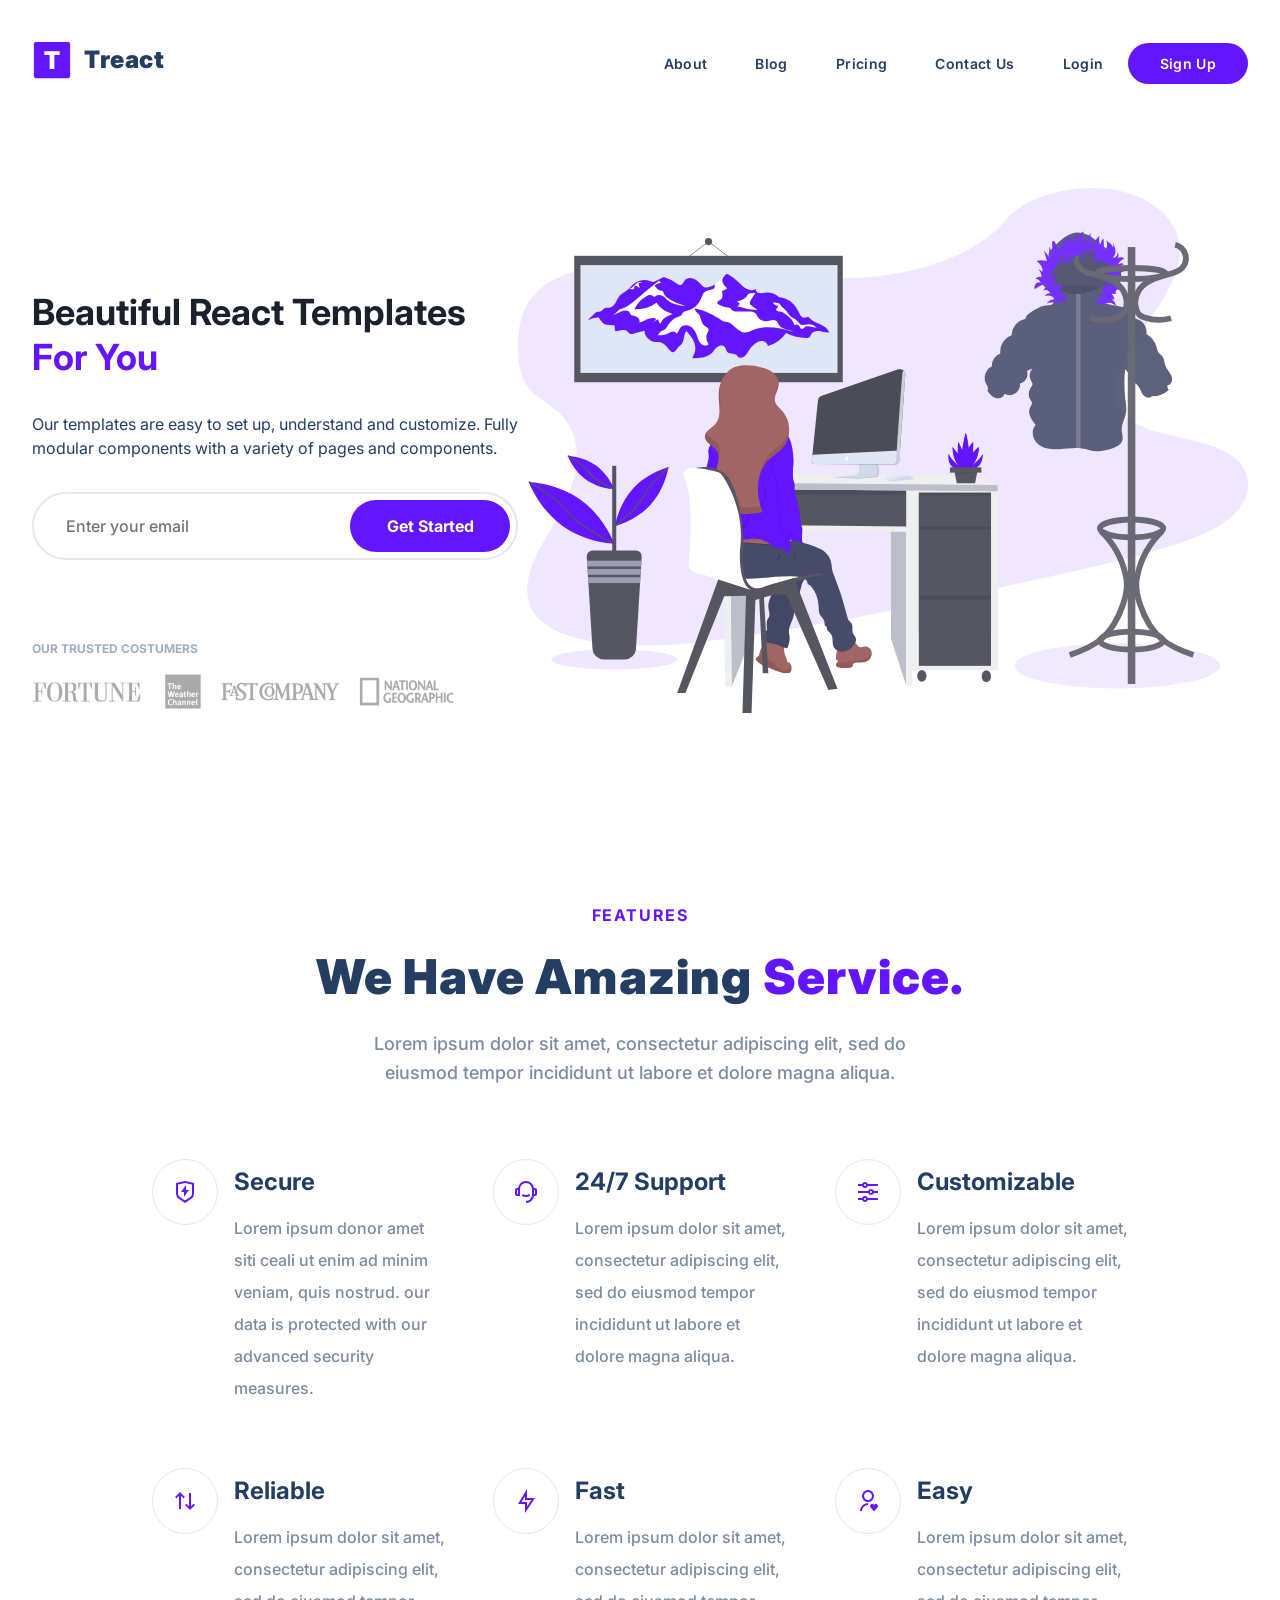
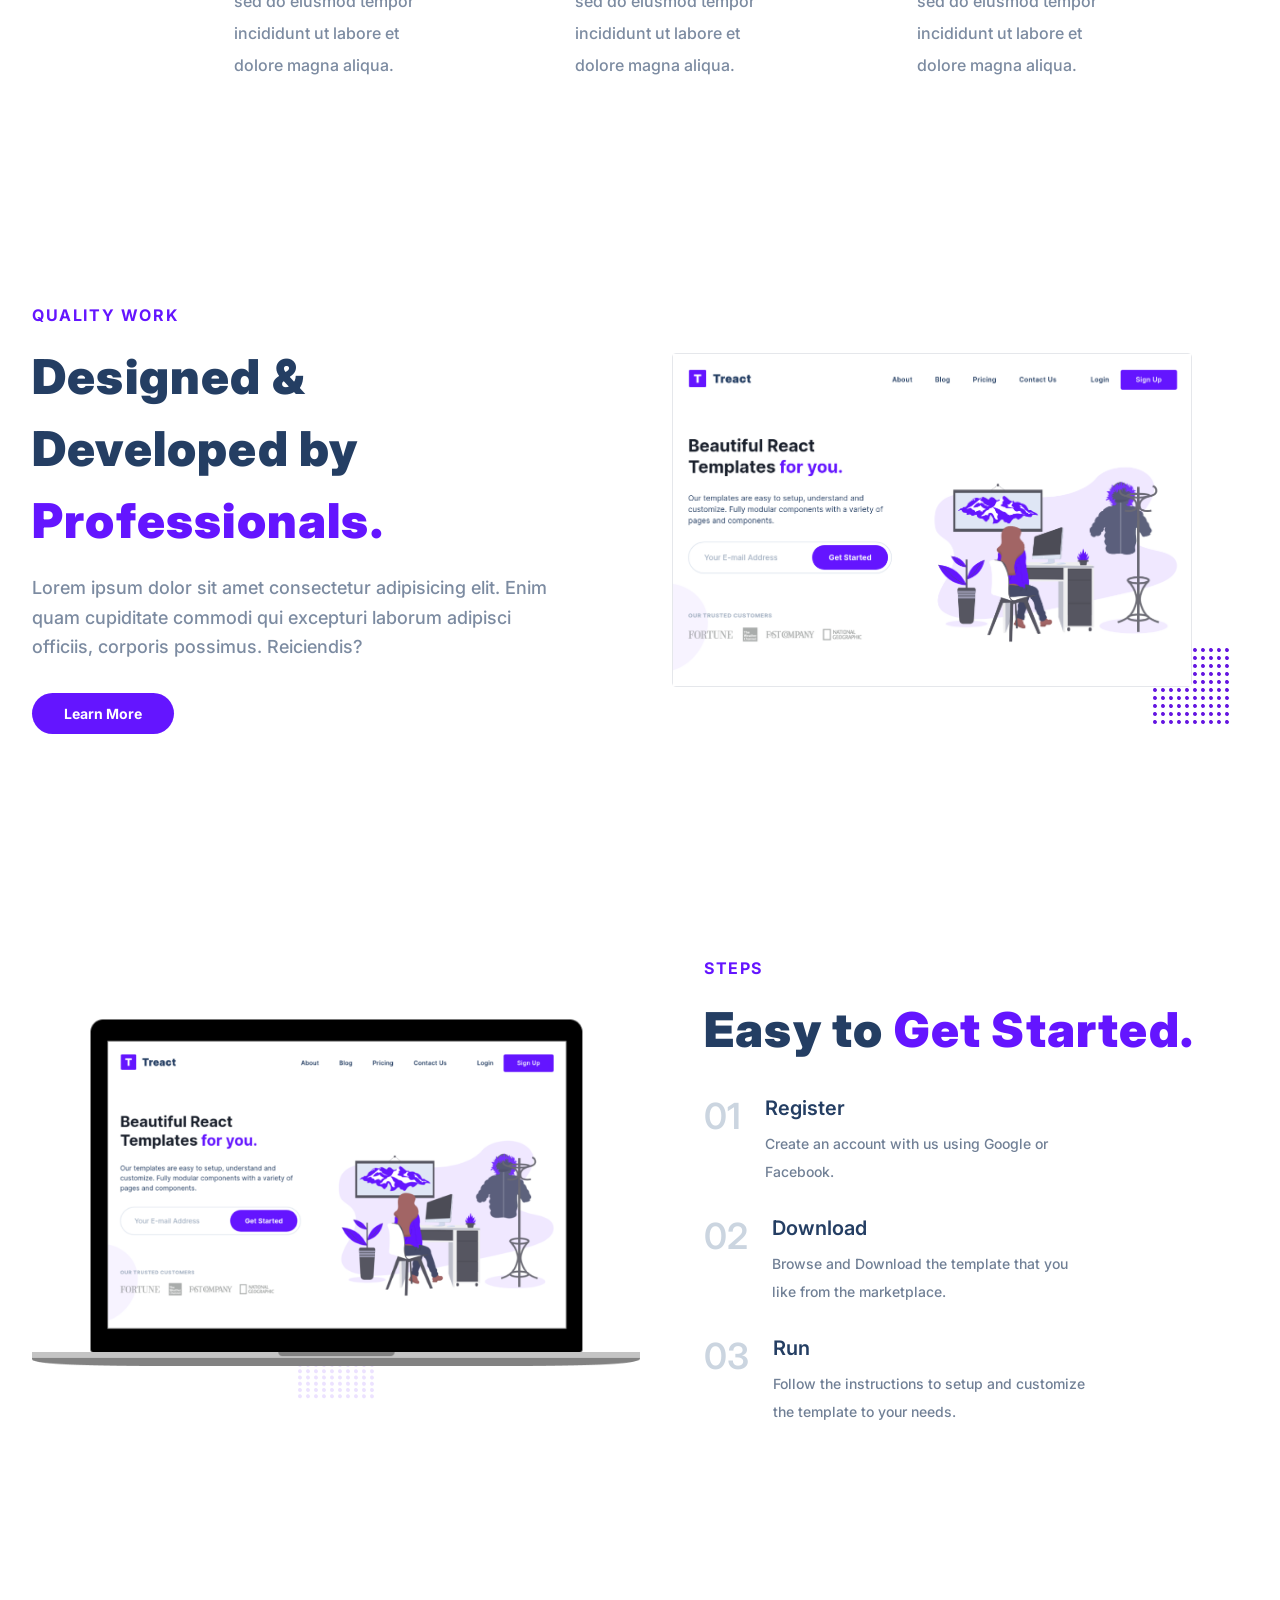
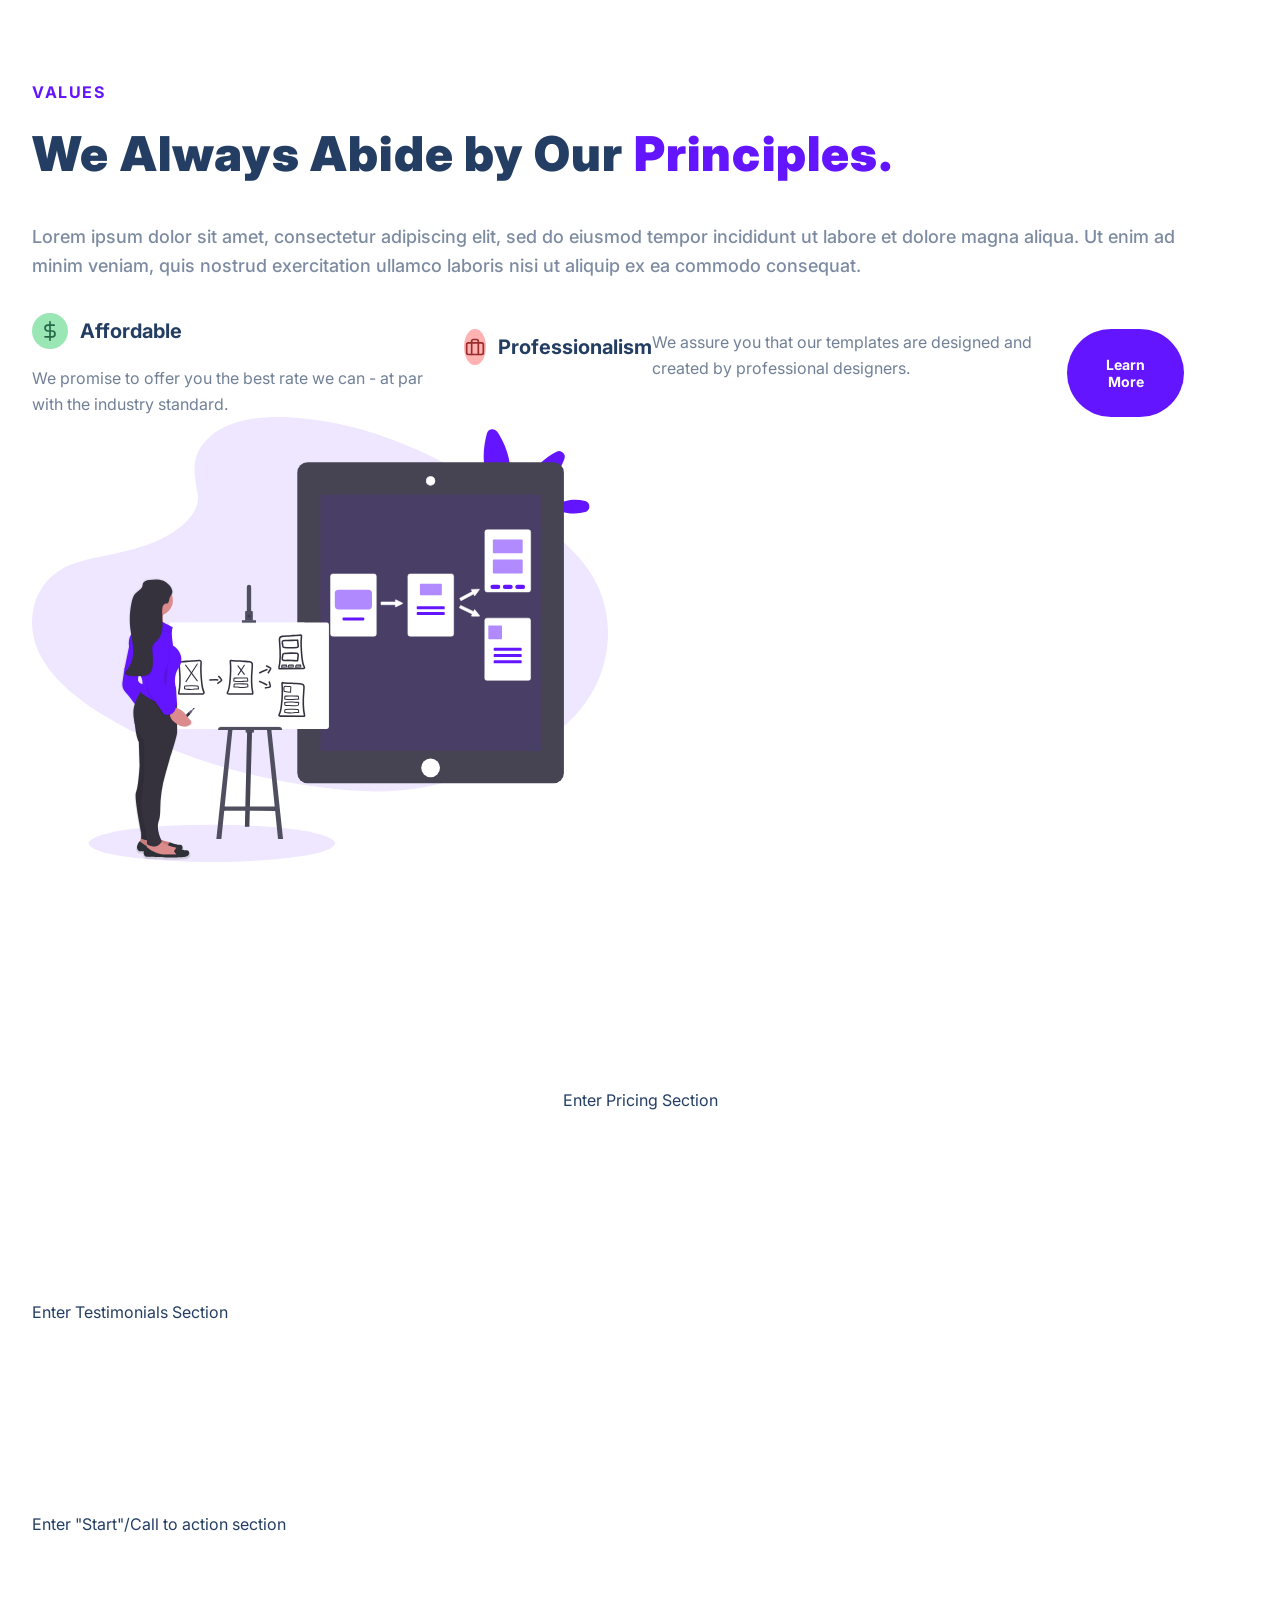
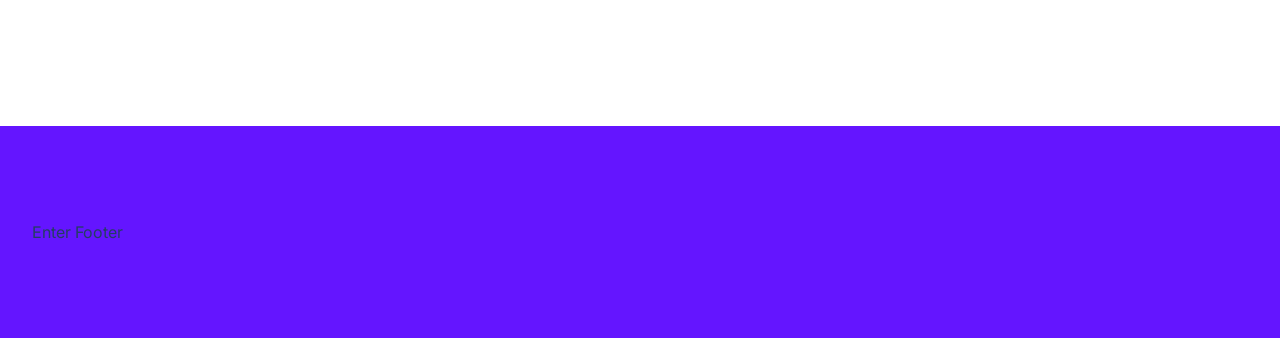
==== commit 72fb5507: "value layout: layout is not correct" ====
--- a/treact-final-project/index.html
+++ b/treact-final-project/index.html
@@ -259,9 +259,16 @@
               <button class="btn">Learn More</button>
             </div>
             <figure class="quality__img--wrapper">
-              <img src="./assets/hero-screenshot-1.40a097b525c2f8c9808e.png" class="quality__img">
-              <svg viewBox="0 0 1280 1280" class="quality__grid"> $0
-                <path d="M55 33.5C44.5 37 35 47.6 32.8 58.3c-4.3 20.6 16.3 41.2 36.9 36.9 15.5-3.2 27.5-19 26-33.9-1.1-10.5-9-21.3-19-26.2-6.1-2.9-15.5-3.6-21.7-1.6zM183 33.5c-15.1 5-25.3 21.6-22.2 36.2 2.5 11.9 13.6 23 25.4 25.5 19.4 4.1 39.5-14.2 37.5-33.9-1.1-10.5-9-21.3-19-26.2-6.1-2.9-15.5-3.6-21.7-1.6zM311 33.5c-10.5 3.5-20 14.1-22.2 24.8-4.3 20.6 16.3 41.2 36.9 36.9 15.5-3.2 27.5-19 26-33.9-1.1-10.5-9-21.3-19-26.2-6.1-2.9-15.5-3.6-21.7-1.6zM439 33.5c-10.5 3.5-20 14.1-22.2 24.8-4.3 20.6 16.3 41.2 36.9 36.9 15.5-3.2 27.5-19 26-33.9-1.1-10.5-9-21.3-19-26.2-6.1-2.9-15.5-3.6-21.7-1.6zM567 33.5c-10.5 3.5-20 14.1-22.2 24.8-4.3 20.6 16.3 41.2 36.9 36.9 15.5-3.2 27.5-19 26-33.9-1.1-10.5-9-21.3-19-26.2-6.1-2.9-15.5-3.6-21.7-1.6zM695 33.5c-10.5 3.5-20 14.1-22.2 24.8-4.3 20.6 16.3 41.2 36.9 36.9 15.5-3.2 27.5-19 26-33.9-1.1-10.5-9-21.3-19-26.2-6.1-2.9-15.5-3.6-21.7-1.6zM823 33.5c-10.5 3.5-20 14.1-22.2 24.8-4.3 20.6 16.3 41.2 36.9 36.9 15.5-3.2 27.5-19 26-33.9-1.1-10.5-9-21.3-19-26.2-6.1-2.9-15.5-3.6-21.7-1.6zM951 33.5c-10.5 3.5-20 14.1-22.2 24.8-4.3 20.6 16.3 41.2 36.9 36.9 15.5-3.2 27.5-19 26-33.9-1.1-10.5-9-21.3-19-26.2-6.1-2.9-15.5-3.6-21.7-1.6zM1079 33.5c-10.5 3.5-20 14.1-22.2 24.8-2.5 11.7 3.2 24.4 14.2 31.9 10.7 7.4 22.9 7.5 33.7.3 17.7-11.8 20.1-33.8 5.3-48.5-8.5-8.6-20.7-11.9-31-8.5zM1207 33.5c-10.5 3.5-20 14.1-22.2 24.8-2.5 11.7 3.2 24.4 14.2 31.9 10.7 7.4 22.9 7.5 33.7.3 17.7-11.8 20.1-33.8 5.3-48.5-8.5-8.6-20.7-11.9-31-8.5zM55 161.5c-10.5 3.5-20 14.1-22.2 24.8-4.3 20.6 16.3 41.2 36.9 36.9 15.5-3.2 27.5-19 26-33.9-1.1-10.5-9-21.3-19-26.2-6.1-2.9-15.5-3.6-21.7-1.6zM183 161.5c-15.1 5-25.3 21.6-22.2 36.2 2.5 11.9 13.6 23 25.4 25.5 19.4 4.1 39.5-14.2 37.5-33.9-1.1-10.5-9-21.3-19-26.2-6.1-2.9-15.5-3.6-21.7-1.6zM311 161.5c-10.5 3.5-20 14.1-22.2 24.8-4.3 20.6 16.3 41.2 36.9 36.9 15.5-3.2 27.5-19 26-33.9-1.1-10.5-9-21.3-19-26.2-6.1-2.9-15.5-3.6-21.7-1.6zM439 161.5c-10.5 3.5-20 14.1-22.2 24.8-4.3 20.6 16.3 41.2 36.9 36.9 15.5-3.2 27.5-19 26-33.9-1.1-10.5-9-21.3-19-26.2-6.1-2.9-15.5-3.6-21.7-1.6zM567 161.5c-10.5 3.5-20 14.1-22.2 24.8-4.3 20.6 16.3 41.2 36.9 36.9 15.5-3.2 27.5-19 26-33.9-1.1-10.5-9-21.3-19-26.2-6.1-2.9-15.5-3.6-21.7-1.6zM695 161.5c-10.5 3.5-20 14.1-22.2 24.8-4.3 20.6 16.3 41.2 36.9 36.9 15.5-3.2 27.5-19 26-33.9-1.1-10.5-9-21.3-19-26.2-6.1-2.9-15.5-3.6-21.7-1.6zM823 161.5c-10.5 3.5-20 14.1-22.2 24.8-4.3 20.6 16.3 41.2 36.9 36.9 15.5-3.2 27.5-19 26-33.9-1.1-10.5-9-21.3-19-26.2-6.1-2.9-15.5-3.6-21.7-1.6zM951 161.5c-10.5 3.5-20 14.1-22.2 24.8-4.3 20.6 16.3 41.2 36.9 36.9 15.5-3.2 27.5-19 26-33.9-1.1-10.5-9-21.3-19-26.2-6.1-2.9-15.5-3.6-21.7-1.6zM1079 161.5c-10.5 3.5-20 14.1-22.2 24.8-2.5 11.7 3.2 24.4 14.2 31.9 10.7 7.4 22.9 7.5 33.7.3 17.7-11.8 20.1-33.8 5.3-48.5-8.5-8.6-20.7-11.9-31-8.5zM1207 161.5c-10.5 3.5-20 14.1-22.2 24.8-2.5 11.7 3.2 24.4 14.2 31.9 10.7 7.4 22.9 7.5 33.7.3 17.7-11.8 20.1-33.8 5.3-48.5-8.5-8.6-20.7-11.9-31-8.5zM55 289.5c-10.5 3.5-20 14.1-22.2 24.8-4.3 20.6 16.3 41.2 36.9 36.9 15.5-3.2 27.5-19 26-33.9-1.1-10.5-9-21.3-19-26.2-6.1-2.9-15.5-3.6-21.7-1.6zM183 289.5c-10.5 3.5-20 14.1-22.2 24.8-4.3 20.6 16.3 41.2 36.9 36.9 15.5-3.2 27.5-19 26-33.9-1.1-10.5-9-21.3-19-26.2-6.1-2.9-15.5-3.6-21.7-1.6zM311 289.5c-10.5 3.5-20 14.1-22.2 24.8-4.3 20.6 16.3 41.2 36.9 36.9 15.5-3.2 27.5-19 26-33.9-1.1-10.5-9-21.3-19-26.2-6.1-2.9-15.5-3.6-21.7-1.6zM439 289.5c-10.5 3.5-20 14.1-22.2 24.8-4.3 20.6 16.3 41.2 36.9 36.9 15.5-3.2 27.5-19 26-33.9-1.1-10.5-9-21.3-19-26.2-6.1-2.9-15.5-3.6-21.7-1.6zM567 289.5c-10.5 3.5-20 14.1-22.2 24.8-4.3 20.6 16.3 41.2 36.9 36.9 15.5-3.2 27.5-19 26-33.9-1.1-10.5-9-21.3-19-26.2-6.1-2.9-15.5-3.6-21.7-1.6zM695 289.5c-10.5 3.5-20 14.1-22.2 24.8-4.3 20.6 16.3 41.2 36.9 36.9 15.5-3.2 27.5-19 26-33.9-1.1-10.5-9-21.3-19-26.2-6.1-2.9-15.5-3.6-21.7-1.6zM823 289.5c-10.5 3.5-20 14.1-22.2 24.8-4.3 20.6 16.3 41.2 36.9 36.9 15.5-3.2 27.5-19 26-33.9-1.1-10.5-9-21.3-19-26.2-6.1-2.9-15.5-3.6-21.7-1.6zM951 289.5c-10.5 3.5-20 14.1-22.2 24.8-4.3 20.6 16.3 41.2 36.9 36.9 15.5-3.2 27.5-19 26-33.9-1.1-10.5-9-21.3-19-26.2-6.1-2.9-15.5-3.6-21.7-1.6zM1079 289.5c-10.5 3.5-20 14.1-22.2 24.8-4.3 20.6 16.3 41.2 36.9 36.9 15.5-3.2 27.5-19 26-33.9-1.1-10.5-9-21.3-19-26.2-6.1-2.9-15.5-3.6-21.7-1.6zM1207 289.5c-10.5 3.5-20 14.1-22.2 24.8-4.3 20.6 16.3 41.2 36.9 36.9 15.5-3.2 27.5-19 26-33.9-1.1-10.5-9-21.3-19-26.2-6.1-2.9-15.5-3.6-21.7-1.6zM55 417.5c-10.5 3.5-20 14.1-22.2 24.8-4.3 20.6 16.3 41.2 36.9 36.9 15.5-3.2 27.5-19 26-33.9-1.1-10.5-9-21.3-19-26.2-6.1-2.9-15.5-3.6-21.7-1.6zM183 417.5c-10.5 3.5-20 14.1-22.2 24.8-4.3 20.6 16.3 41.2 36.9 36.9 15.5-3.2 27.5-19 26-33.9-1.1-10.5-9-21.3-19-26.2-6.1-2.9-15.5-3.6-21.7-1.6zM311 417.5c-10.5 3.5-20 14.1-22.2 24.8-4.3 20.6 16.3 41.2 36.9 36.9 15.5-3.2 27.5-19 26-33.9-1.1-10.5-9-21.3-19-26.2-6.1-2.9-15.5-3.6-21.7-1.6zM439 417.5c-10.5 3.5-20 14.1-22.2 24.8-4.3 20.6 16.3 41.2 36.9 36.9 15.5-3.2 27.5-19 26-33.9-1.1-10.5-9-21.3-19-26.2-6.1-2.9-15.5-3.6-21.7-1.6zM567 417.5c-10.5 3.5-20 14.1-22.2 24.8-4.3 20.6 16.3 41.2 36.9 36.9 15.5-3.2 27.5-19 26-33.9-1.1-10.5-9-21.3-19-26.2-6.1-2.9-15.5-3.6-21.7-1.6zM695 417.5c-10.5 3.5-20 14.1-22.2 24.8-4.3 20.6 16.3 41.2 36.9 36.9 15.5-3.2 27.5-19 26-33.9-1.1-10.5-9-21.3-19-26.2-6.1-2.9-15.5-3.6-21.7-1.6zM823 417.5c-10.5 3.5-20 14.1-22.2 24.8-4.3 20.6 16.3 41.2 36.9 36.9 15.5-3.2 27.5-19 26-33.9-1.1-10.5-9-21.3-19-26.2-6.1-2.9-15.5-3.6-21.7-1.6zM951 417.5c-10.5 3.5-20 14.1-22.2 24.8-4.3 20.6 16.3 41.2 36.9 36.9 15.5-3.2 27.5-19 26-33.9-1.1-10.5-9-21.3-19-26.2-6.1-2.9-15.5-3.6-21.7-1.6zM1079 417.5c-10.5 3.5-20 14.1-22.2 24.8-4.3 20.6 16.3 41.2 36.9 36.9 15.5-3.2 27.5-19 26-33.9-1.1-10.5-9-21.3-19-26.2-6.1-2.9-15.5-3.6-21.7-1.6zM1207 417.5c-10.5 3.5-20 14.1-22.2 24.8-4.3 20.6 16.3 41.2 36.9 36.9 15.5-3.2 27.5-19 26-33.9-1.1-10.5-9-21.3-19-26.2-6.1-2.9-15.5-3.6-21.7-1.6zM55 545.5c-10.5 3.5-20 14.1-22.2 24.8-4.3 20.6 16.3 41.2 36.9 36.9 15.5-3.2 27.5-19 26-33.9-1.1-10.5-9-21.3-19-26.2-6.1-2.9-15.5-3.6-21.7-1.6zM183 545.5c-10.5 3.5-20 14.1-22.2 24.8-4.3 20.6 16.3 41.2 36.9 36.9 15.5-3.2 27.5-19 26-33.9-1.1-10.5-9-21.3-19-26.2-6.1-2.9-15.5-3.6-21.7-1.6zM311 545.5c-10.5 3.5-20 14.1-22.2 24.8-4.3 20.6 16.3 41.2 36.9 36.9 15.5-3.2 27.5-19 26-33.9-1.1-10.5-9-21.3-19-26.2-6.1-2.9-15.5-3.6-21.7-1.6zM439 545.5c-10.5 3.5-20 14.1-22.2 24.8-4.3 20.6 16.3 41.2 36.9 36.9 15.5-3.2 27.5-19 26-33.9-1.1-10.5-9-21.3-19-26.2-6.1-2.9-15.5-3.6-21.7-1.6zM567 545.5c-10.5 3.5-20 14.1-22.2 24.8-4.3 20.6 16.3 41.2 36.9 36.9 15.5-3.2 27.5-19 26-33.9-1.1-10.5-9-21.3-19-26.2-6.1-2.9-15.5-3.6-21.7-1.6zM695 545.5c-10.5 3.5-20 14.1-22.2 24.8-4.3 20.6 16.3 41.2 36.9 36.9 15.5-3.2 27.5-19 26-33.9-1.1-10.5-9-21.3-19-26.2-6.1-2.9-15.5-3.6-21.7-1.6zM823 545.5c-10.5 3.5-20 14.1-22.2 24.8-4.3 20.6 16.3 41.2 36.9 36.9 15.5-3.2 27.5-19 26-33.9-1.1-10.5-9-21.3-19-26.2-6.1-2.9-15.5-3.6-21.7-1.6zM951 545.5c-10.5 3.5-20 14.1-22.2 24.8-4.3 20.6 16.3 41.2 36.9 36.9 15.5-3.2 27.5-19 26-33.9-1.1-10.5-9-21.3-19-26.2-6.1-2.9-15.5-3.6-21.7-1.6zM1079 545.5c-10.5 3.5-20 14.1-22.2 24.8-4.3 20.6 16.3 41.2 36.9 36.9 15.5-3.2 27.5-19 26-33.9-1.1-10.5-9-21.3-19-26.2-6.1-2.9-15.5-3.6-21.7-1.6zM1207 545.5c-10.5 3.5-20 14.1-22.2 24.8-4.3 20.6 16.3 41.2 36.9 36.9 15.5-3.2 27.5-19 26-33.9-1.1-10.5-9-21.3-19-26.2-6.1-2.9-15.5-3.6-21.7-1.6zM55 673.5c-10.5 3.5-20 14.1-22.2 24.8-4.3 20.6 16.3 41.2 36.9 36.9 15.5-3.2 27.5-19 26-33.9-1.1-10.5-9-21.3-19-26.2-6.1-2.9-15.5-3.6-21.7-1.6zM183 673.5c-10.5 3.5-20 14.1-22.2 24.8-4.3 20.6 16.3 41.2 36.9 36.9 15.5-3.2 27.5-19 26-33.9-1.1-10.5-9-21.3-19-26.2-6.1-2.9-15.5-3.6-21.7-1.6zM311 673.5c-10.5 3.5-20 14.1-22.2 24.8-4.3 20.6 16.3 41.2 36.9 36.9 15.5-3.2 27.5-19 26-33.9-1.1-10.5-9-21.3-19-26.2-6.1-2.9-15.5-3.6-21.7-1.6zM439 673.5c-10.5 3.5-20 14.1-22.2 24.8-4.3 20.6 16.3 41.2 36.9 36.9 15.5-3.2 27.5-19 26-33.9-1.1-10.5-9-21.3-19-26.2-6.1-2.9-15.5-3.6-21.7-1.6zM567 673.5c-10.5 3.5-20 14.1-22.2 24.8-4.3 20.6 16.3 41.2 36.9 36.9 15.5-3.2 27.5-19 26-33.9-1.1-10.5-9-21.3-19-26.2-6.1-2.9-15.5-3.6-21.7-1.6zM695 673.5c-10.5 3.5-20 14.1-22.2 24.8-4.3 20.6 16.3 41.2 36.9 36.9 15.5-3.2 27.5-19 26-33.9-1.1-10.5-9-21.3-19-26.2-6.1-2.9-15.5-3.6-21.7-1.6zM823 673.5c-10.5 3.5-20 14.1-22.2 24.8-4.3 20.6 16.3 41.2 36.9 36.9 15.5-3.2 27.5-19 26-33.9-1.1-10.5-9-21.3-19-26.2-6.1-2.9-15.5-3.6-21.7-1.6zM951 673.5c-10.5 3.5-20 14.1-22.2 24.8-4.3 20.6 16.3 41.2 36.9 36.9 15.5-3.2 27.5-19 26-33.9-1.1-10.5-9-21.3-19-26.2-6.1-2.9-15.5-3.6-21.7-1.6zM1079 673.5c-10.5 3.5-20 14.1-22.2 24.8-4.3 20.6 16.3 41.2 36.9 36.9 15.5-3.2 27.5-19 26-33.9-1.1-10.5-9-21.3-19-26.2-6.1-2.9-15.5-3.6-21.7-1.6zM1207 673.5c-10.5 3.5-20 14.1-22.2 24.8-4.3 20.6 16.3 41.2 36.9 36.9 15.5-3.2 27.5-19 26-33.9-1.1-10.5-9-21.3-19-26.2-6.1-2.9-15.5-3.6-21.7-1.6zM55 801.5c-10.5 3.5-20 14.1-22.2 24.8-4.3 20.6 16.3 41.2 36.9 36.9 15.5-3.2 27.5-19 26-33.9-1.1-10.5-9-21.3-19-26.2-6.1-2.9-15.5-3.6-21.7-1.6zM183 801.5c-10.5 3.5-20 14.1-22.2 24.8-4.3 20.6 16.3 41.2 36.9 36.9 15.5-3.2 27.5-19 26-33.9-1.1-10.5-9-21.3-19-26.2-6.1-2.9-15.5-3.6-21.7-1.6zM311 801.5c-10.5 3.5-20 14.1-22.2 24.8-2.5 11.7 3.2 24.4 14.2 31.9 10.7 7.4 22.9 7.5 33.7.3 17.7-11.8 20.1-33.8 5.3-48.5-8.5-8.6-20.7-11.9-31-8.5zM439 801.5c-10.5 3.5-20 14.1-22.2 24.8-2.5 11.7 3.2 24.4 14.2 31.9 10.7 7.4 22.9 7.5 33.7.3 17.7-11.8 20.1-33.8 5.3-48.5-8.5-8.6-20.7-11.9-31-8.5zM567 801.5c-15.1 5-25.3 21.6-22.2 36.2 2.5 11.9 13.6 23 25.5 25.5 19.3 4.1 39.4-14.2 37.4-33.9-1.1-10.5-9-21.3-19-26.2-6.1-2.9-15.5-3.6-21.7-1.6zM695 801.5c-15.1 5-25.3 21.6-22.2 36.2 2.5 11.9 13.6 23 25.5 25.5 19.3 4.1 39.4-14.2 37.4-33.9-1.1-10.5-9-21.3-19-26.2-6.1-2.9-15.5-3.6-21.7-1.6zM823 801.5c-15.1 5-25.3 21.6-22.2 36.2 2.5 11.9 13.6 23 25.5 25.5 19.3 4.1 39.4-14.2 37.4-33.9-1.1-10.5-9-21.3-19-26.2-6.1-2.9-15.5-3.6-21.7-1.6zM951 801.5c-15.1 5-25.3 21.6-22.2 36.2 2.5 11.9 13.6 23 25.5 25.5 19.3 4.1 39.4-14.2 37.4-33.9-1.1-10.5-9-21.3-19-26.2-6.1-2.9-15.5-3.6-21.7-1.6zM1079 801.5c-10.5 3.5-20 14.1-22.2 24.8-4.3 20.6 16.3 41.2 36.9 36.9 15.5-3.2 27.5-19 26-33.9-1.1-10.5-9-21.3-19-26.2-6.1-2.9-15.5-3.6-21.7-1.6zM1207 801.5c-10.5 3.5-20 14.1-22.2 24.8-4.3 20.6 16.3 41.2 36.9 36.9 15.5-3.2 27.5-19 26-33.9-1.1-10.5-9-21.3-19-26.2-6.1-2.9-15.5-3.6-21.7-1.6zM55 929.5c-10.5 3.5-20 14.1-22.2 24.8-4.3 20.6 16.3 41.2 36.9 36.9 15.5-3.2 27.5-19 26-33.9-1.1-10.5-9-21.3-19-26.2-6.1-2.9-15.5-3.6-21.7-1.6zM183 929.5c-10.5 3.5-20 14.1-22.2 24.8-4.3 20.6 16.3 41.2 36.9 36.9 15.5-3.2 27.5-19 26-33.9-1.1-10.5-9-21.3-19-26.2-6.1-2.9-15.5-3.6-21.7-1.6zM311 929.5c-10.5 3.5-20 14.1-22.2 24.8-2.5 11.7 3.2 24.4 14.2 31.9 10.7 7.4 22.9 7.5 33.7.3 17.7-11.8 20.1-33.8 5.3-48.5-8.5-8.6-20.7-11.9-31-8.5zM439 929.5c-10.5 3.5-20 14.1-22.2 24.8-2.5 11.7 3.2 24.4 14.2 31.9 10.7 7.4 22.9 7.5 33.7.3 17.7-11.8 20.1-33.8 5.3-48.5-8.5-8.6-20.7-11.9-31-8.5zM567 929.5c-15.1 5-25.3 21.6-22.2 36.2 2.5 11.9 13.6 23 25.5 25.5 19.3 4.1 39.4-14.2 37.4-33.9-1.1-10.5-9-21.3-19-26.2-6.1-2.9-15.5-3.6-21.7-1.6zM695 929.5c-15.1 5-25.3 21.6-22.2 36.2 2.5 11.9 13.6 23 25.5 25.5 19.3 4.1 39.4-14.2 37.4-33.9-1.1-10.5-9-21.3-19-26.2-6.1-2.9-15.5-3.6-21.7-1.6zM823 929.5c-15.1 5-25.3 21.6-22.2 36.2 2.5 11.9 13.6 23 25.5 25.5 19.3 4.1 39.4-14.2 37.4-33.9-1.1-10.5-9-21.3-19-26.2-6.1-2.9-15.5-3.6-21.7-1.6zM951 929.5c-15.1 5-25.3 21.6-22.2 36.2 2.5 11.9 13.6 23 25.5 25.5 19.3 4.1 39.4-14.2 37.4-33.9-1.1-10.5-9-21.3-19-26.2-6.1-2.9-15.5-3.6-21.7-1.6zM1079 929.5c-10.5 3.5-20 14.1-22.2 24.8-4.3 20.6 16.3 41.2 36.9 36.9 15.5-3.2 27.5-19 26-33.9-1.1-10.5-9-21.3-19-26.2-6.1-2.9-15.5-3.6-21.7-1.6zM1207 929.5c-10.5 3.5-20 14.1-22.2 24.8-4.3 20.6 16.3 41.2 36.9 36.9 15.5-3.2 27.5-19 26-33.9-1.1-10.5-9-21.3-19-26.2-6.1-2.9-15.5-3.6-21.7-1.6zM55 1057.5c-10.5 3.5-20 14.1-22.2 24.8-4.3 20.6 16.3 41.2 36.9 36.9 15.5-3.2 27.5-19 26-33.9-1.1-10.5-9-21.3-19-26.2-6.1-2.9-15.5-3.6-21.7-1.6zM183 1057.5c-10.5 3.5-20 14.1-22.2 24.8-4.3 20.6 16.3 41.2 36.9 36.9 15.5-3.2 27.5-19 26-33.9-1.1-10.5-9-21.3-19-26.2-6.1-2.9-15.5-3.6-21.7-1.6zM311 1057.5c-10.5 3.5-20 14.1-22.2 24.8-2.5 11.7 3.2 24.4 14.2 31.9 10.7 7.4 22.9 7.5 33.7.3 17.7-11.8 20.1-33.8 5.3-48.5-8.5-8.6-20.7-11.9-31-8.5zM439 1057.5c-10.5 3.5-20 14.1-22.2 24.8-2.5 11.7 3.2 24.4 14.2 31.9 10.7 7.4 22.9 7.5 33.7.3 17.7-11.8 20.1-33.8 5.3-48.5-8.5-8.6-20.7-11.9-31-8.5zM567 1057.5c-10.5 3.5-20 14.1-22.2 24.8-4.3 20.6 16.3 41.2 36.9 36.9 15.5-3.2 27.5-19 26-33.9-1.1-10.5-9-21.3-19-26.2-6.1-2.9-15.5-3.6-21.7-1.6zM695 1057.5c-10.5 3.5-20 14.1-22.2 24.8-4.3 20.6 16.3 41.2 36.9 36.9 15.5-3.2 27.5-19 26-33.9-1.1-10.5-9-21.3-19-26.2-6.1-2.9-15.5-3.6-21.7-1.6zM823 1057.5c-10.5 3.5-20 14.1-22.2 24.8-4.3 20.6 16.3 41.2 36.9 36.9 15.5-3.2 27.5-19 26-33.9-1.1-10.5-9-21.3-19-26.2-6.1-2.9-15.5-3.6-21.7-1.6zM951 1057.5c-10.5 3.5-20 14.1-22.2 24.8-4.3 20.6 16.3 41.2 36.9 36.9 15.5-3.2 27.5-19 26-33.9-1.1-10.5-9-21.3-19-26.2-6.1-2.9-15.5-3.6-21.7-1.6zM1079 1057.5c-10.5 3.5-20 14.1-22.2 24.8-4.3 20.6 16.3 41.2 36.9 36.9 15.5-3.2 27.5-19 26-33.9-1.1-10.5-9-21.3-19-26.2-6.1-2.9-15.5-3.6-21.7-1.6zM1207 1057.5c-10.5 3.5-20 14.1-22.2 24.8-4.3 20.6 16.3 41.2 36.9 36.9 15.5-3.2 27.5-19 26-33.9-1.1-10.5-9-21.3-19-26.2-6.1-2.9-15.5-3.6-21.7-1.6zM55 1185.5c-10.5 3.5-20 14.1-22.2 24.8-4.3 20.6 16.3 41.2 36.9 36.9 15.5-3.2 27.5-19 26-33.9-1.1-10.5-9-21.3-19-26.2-6.1-2.9-15.5-3.6-21.7-1.6zM183 1185.5c-10.5 3.5-20 14.1-22.2 24.8-4.3 20.6 16.3 41.2 36.9 36.9 15.5-3.2 27.5-19 26-33.9-1.1-10.5-9-21.3-19-26.2-6.1-2.9-15.5-3.6-21.7-1.6zM311 1185.5c-10.5 3.5-20 14.1-22.2 24.8-4.3 20.6 16.3 41.2 36.9 36.9 15.5-3.2 27.5-19 26-33.9-1.1-10.5-9-21.3-19-26.2-6.1-2.9-15.5-3.6-21.7-1.6zM439 1185.5c-10.5 3.5-20 14.1-22.2 24.8-4.3 20.6 16.3 41.2 36.9 36.9 15.5-3.2 27.5-19 26-33.9-1.1-10.5-9-21.3-19-26.2-6.1-2.9-15.5-3.6-21.7-1.6zM567 1185.5c-10.5 3.5-20 14.1-22.2 24.8-4.3 20.6 16.3 41.2 36.9 36.9 15.5-3.2 27.5-19 26-33.9-1.1-10.5-9-21.3-19-26.2-6.1-2.9-15.5-3.6-21.7-1.6zM695 1185.5c-10.5 3.5-20 14.1-22.2 24.8-4.3 20.6 16.3 41.2 36.9 36.9 15.5-3.2 27.5-19 26-33.9-1.1-10.5-9-21.3-19-26.2-6.1-2.9-15.5-3.6-21.7-1.6zM823 1185.5c-10.5 3.5-20 14.1-22.2 24.8-4.3 20.6 16.3 41.2 36.9 36.9 15.5-3.2 27.5-19 26-33.9-1.1-10.5-9-21.3-19-26.2-6.1-2.9-15.5-3.6-21.7-1.6zM951 1185.5c-10.5 3.5-20 14.1-22.2 24.8-4.3 20.6 16.3 41.2 36.9 36.9 15.5-3.2 27.5-19 26-33.9-1.1-10.5-9-21.3-19-26.2-6.1-2.9-15.5-3.6-21.7-1.6zM1079 1185.5c-10.5 3.5-20 14.1-22.2 24.8-4.3 20.6 16.3 41.2 36.9 36.9 15.5-3.2 27.5-19 26-33.9-1.1-10.5-9-21.3-19-26.2-6.1-2.9-15.5-3.6-21.7-1.6zM1207 1185.5c-10.5 3.5-20 14.1-22.2 24.8-4.3 20.6 16.3 41.2 36.9 36.9 15.5-3.2 27.5-19 26-33.9-1.1-10.5-9-21.3-19-26.2-6.1-2.9-15.5-3.6-21.7-1.6z"></path> = $0
+              <img
+                src="./assets/hero-screenshot-1.40a097b525c2f8c9808e.png"
+                class="quality__img"
+              />
+              <svg viewBox="0 0 1280 1280" class="quality__grid">
+                $0
+                <path
+                  d="M55 33.5C44.5 37 35 47.6 32.8 58.3c-4.3 20.6 16.3 41.2 36.9 36.9 15.5-3.2 27.5-19 26-33.9-1.1-10.5-9-21.3-19-26.2-6.1-2.9-15.5-3.6-21.7-1.6zM183 33.5c-15.1 5-25.3 21.6-22.2 36.2 2.5 11.9 13.6 23 25.4 25.5 19.4 4.1 39.5-14.2 37.5-33.9-1.1-10.5-9-21.3-19-26.2-6.1-2.9-15.5-3.6-21.7-1.6zM311 33.5c-10.5 3.5-20 14.1-22.2 24.8-4.3 20.6 16.3 41.2 36.9 36.9 15.5-3.2 27.5-19 26-33.9-1.1-10.5-9-21.3-19-26.2-6.1-2.9-15.5-3.6-21.7-1.6zM439 33.5c-10.5 3.5-20 14.1-22.2 24.8-4.3 20.6 16.3 41.2 36.9 36.9 15.5-3.2 27.5-19 26-33.9-1.1-10.5-9-21.3-19-26.2-6.1-2.9-15.5-3.6-21.7-1.6zM567 33.5c-10.5 3.5-20 14.1-22.2 24.8-4.3 20.6 16.3 41.2 36.9 36.9 15.5-3.2 27.5-19 26-33.9-1.1-10.5-9-21.3-19-26.2-6.1-2.9-15.5-3.6-21.7-1.6zM695 33.5c-10.5 3.5-20 14.1-22.2 24.8-4.3 20.6 16.3 41.2 36.9 36.9 15.5-3.2 27.5-19 26-33.9-1.1-10.5-9-21.3-19-26.2-6.1-2.9-15.5-3.6-21.7-1.6zM823 33.5c-10.5 3.5-20 14.1-22.2 24.8-4.3 20.6 16.3 41.2 36.9 36.9 15.5-3.2 27.5-19 26-33.9-1.1-10.5-9-21.3-19-26.2-6.1-2.9-15.5-3.6-21.7-1.6zM951 33.5c-10.5 3.5-20 14.1-22.2 24.8-4.3 20.6 16.3 41.2 36.9 36.9 15.5-3.2 27.5-19 26-33.9-1.1-10.5-9-21.3-19-26.2-6.1-2.9-15.5-3.6-21.7-1.6zM1079 33.5c-10.5 3.5-20 14.1-22.2 24.8-2.5 11.7 3.2 24.4 14.2 31.9 10.7 7.4 22.9 7.5 33.7.3 17.7-11.8 20.1-33.8 5.3-48.5-8.5-8.6-20.7-11.9-31-8.5zM1207 33.5c-10.5 3.5-20 14.1-22.2 24.8-2.5 11.7 3.2 24.4 14.2 31.9 10.7 7.4 22.9 7.5 33.7.3 17.7-11.8 20.1-33.8 5.3-48.5-8.5-8.6-20.7-11.9-31-8.5zM55 161.5c-10.5 3.5-20 14.1-22.2 24.8-4.3 20.6 16.3 41.2 36.9 36.9 15.5-3.2 27.5-19 26-33.9-1.1-10.5-9-21.3-19-26.2-6.1-2.9-15.5-3.6-21.7-1.6zM183 161.5c-15.1 5-25.3 21.6-22.2 36.2 2.5 11.9 13.6 23 25.4 25.5 19.4 4.1 39.5-14.2 37.5-33.9-1.1-10.5-9-21.3-19-26.2-6.1-2.9-15.5-3.6-21.7-1.6zM311 161.5c-10.5 3.5-20 14.1-22.2 24.8-4.3 20.6 16.3 41.2 36.9 36.9 15.5-3.2 27.5-19 26-33.9-1.1-10.5-9-21.3-19-26.2-6.1-2.9-15.5-3.6-21.7-1.6zM439 161.5c-10.5 3.5-20 14.1-22.2 24.8-4.3 20.6 16.3 41.2 36.9 36.9 15.5-3.2 27.5-19 26-33.9-1.1-10.5-9-21.3-19-26.2-6.1-2.9-15.5-3.6-21.7-1.6zM567 161.5c-10.5 3.5-20 14.1-22.2 24.8-4.3 20.6 16.3 41.2 36.9 36.9 15.5-3.2 27.5-19 26-33.9-1.1-10.5-9-21.3-19-26.2-6.1-2.9-15.5-3.6-21.7-1.6zM695 161.5c-10.5 3.5-20 14.1-22.2 24.8-4.3 20.6 16.3 41.2 36.9 36.9 15.5-3.2 27.5-19 26-33.9-1.1-10.5-9-21.3-19-26.2-6.1-2.9-15.5-3.6-21.7-1.6zM823 161.5c-10.5 3.5-20 14.1-22.2 24.8-4.3 20.6 16.3 41.2 36.9 36.9 15.5-3.2 27.5-19 26-33.9-1.1-10.5-9-21.3-19-26.2-6.1-2.9-15.5-3.6-21.7-1.6zM951 161.5c-10.5 3.5-20 14.1-22.2 24.8-4.3 20.6 16.3 41.2 36.9 36.9 15.5-3.2 27.5-19 26-33.9-1.1-10.5-9-21.3-19-26.2-6.1-2.9-15.5-3.6-21.7-1.6zM1079 161.5c-10.5 3.5-20 14.1-22.2 24.8-2.5 11.7 3.2 24.4 14.2 31.9 10.7 7.4 22.9 7.5 33.7.3 17.7-11.8 20.1-33.8 5.3-48.5-8.5-8.6-20.7-11.9-31-8.5zM1207 161.5c-10.5 3.5-20 14.1-22.2 24.8-2.5 11.7 3.2 24.4 14.2 31.9 10.7 7.4 22.9 7.5 33.7.3 17.7-11.8 20.1-33.8 5.3-48.5-8.5-8.6-20.7-11.9-31-8.5zM55 289.5c-10.5 3.5-20 14.1-22.2 24.8-4.3 20.6 16.3 41.2 36.9 36.9 15.5-3.2 27.5-19 26-33.9-1.1-10.5-9-21.3-19-26.2-6.1-2.9-15.5-3.6-21.7-1.6zM183 289.5c-10.5 3.5-20 14.1-22.2 24.8-4.3 20.6 16.3 41.2 36.9 36.9 15.5-3.2 27.5-19 26-33.9-1.1-10.5-9-21.3-19-26.2-6.1-2.9-15.5-3.6-21.7-1.6zM311 289.5c-10.5 3.5-20 14.1-22.2 24.8-4.3 20.6 16.3 41.2 36.9 36.9 15.5-3.2 27.5-19 26-33.9-1.1-10.5-9-21.3-19-26.2-6.1-2.9-15.5-3.6-21.7-1.6zM439 289.5c-10.5 3.5-20 14.1-22.2 24.8-4.3 20.6 16.3 41.2 36.9 36.9 15.5-3.2 27.5-19 26-33.9-1.1-10.5-9-21.3-19-26.2-6.1-2.9-15.5-3.6-21.7-1.6zM567 289.5c-10.5 3.5-20 14.1-22.2 24.8-4.3 20.6 16.3 41.2 36.9 36.9 15.5-3.2 27.5-19 26-33.9-1.1-10.5-9-21.3-19-26.2-6.1-2.9-15.5-3.6-21.7-1.6zM695 289.5c-10.5 3.5-20 14.1-22.2 24.8-4.3 20.6 16.3 41.2 36.9 36.9 15.5-3.2 27.5-19 26-33.9-1.1-10.5-9-21.3-19-26.2-6.1-2.9-15.5-3.6-21.7-1.6zM823 289.5c-10.5 3.5-20 14.1-22.2 24.8-4.3 20.6 16.3 41.2 36.9 36.9 15.5-3.2 27.5-19 26-33.9-1.1-10.5-9-21.3-19-26.2-6.1-2.9-15.5-3.6-21.7-1.6zM951 289.5c-10.5 3.5-20 14.1-22.2 24.8-4.3 20.6 16.3 41.2 36.9 36.9 15.5-3.2 27.5-19 26-33.9-1.1-10.5-9-21.3-19-26.2-6.1-2.9-15.5-3.6-21.7-1.6zM1079 289.5c-10.5 3.5-20 14.1-22.2 24.8-4.3 20.6 16.3 41.2 36.9 36.9 15.5-3.2 27.5-19 26-33.9-1.1-10.5-9-21.3-19-26.2-6.1-2.9-15.5-3.6-21.7-1.6zM1207 289.5c-10.5 3.5-20 14.1-22.2 24.8-4.3 20.6 16.3 41.2 36.9 36.9 15.5-3.2 27.5-19 26-33.9-1.1-10.5-9-21.3-19-26.2-6.1-2.9-15.5-3.6-21.7-1.6zM55 417.5c-10.5 3.5-20 14.1-22.2 24.8-4.3 20.6 16.3 41.2 36.9 36.9 15.5-3.2 27.5-19 26-33.9-1.1-10.5-9-21.3-19-26.2-6.1-2.9-15.5-3.6-21.7-1.6zM183 417.5c-10.5 3.5-20 14.1-22.2 24.8-4.3 20.6 16.3 41.2 36.9 36.9 15.5-3.2 27.5-19 26-33.9-1.1-10.5-9-21.3-19-26.2-6.1-2.9-15.5-3.6-21.7-1.6zM311 417.5c-10.5 3.5-20 14.1-22.2 24.8-4.3 20.6 16.3 41.2 36.9 36.9 15.5-3.2 27.5-19 26-33.9-1.1-10.5-9-21.3-19-26.2-6.1-2.9-15.5-3.6-21.7-1.6zM439 417.5c-10.5 3.5-20 14.1-22.2 24.8-4.3 20.6 16.3 41.2 36.9 36.9 15.5-3.2 27.5-19 26-33.9-1.1-10.5-9-21.3-19-26.2-6.1-2.9-15.5-3.6-21.7-1.6zM567 417.5c-10.5 3.5-20 14.1-22.2 24.8-4.3 20.6 16.3 41.2 36.9 36.9 15.5-3.2 27.5-19 26-33.9-1.1-10.5-9-21.3-19-26.2-6.1-2.9-15.5-3.6-21.7-1.6zM695 417.5c-10.5 3.5-20 14.1-22.2 24.8-4.3 20.6 16.3 41.2 36.9 36.9 15.5-3.2 27.5-19 26-33.9-1.1-10.5-9-21.3-19-26.2-6.1-2.9-15.5-3.6-21.7-1.6zM823 417.5c-10.5 3.5-20 14.1-22.2 24.8-4.3 20.6 16.3 41.2 36.9 36.9 15.5-3.2 27.5-19 26-33.9-1.1-10.5-9-21.3-19-26.2-6.1-2.9-15.5-3.6-21.7-1.6zM951 417.5c-10.5 3.5-20 14.1-22.2 24.8-4.3 20.6 16.3 41.2 36.9 36.9 15.5-3.2 27.5-19 26-33.9-1.1-10.5-9-21.3-19-26.2-6.1-2.9-15.5-3.6-21.7-1.6zM1079 417.5c-10.5 3.5-20 14.1-22.2 24.8-4.3 20.6 16.3 41.2 36.9 36.9 15.5-3.2 27.5-19 26-33.9-1.1-10.5-9-21.3-19-26.2-6.1-2.9-15.5-3.6-21.7-1.6zM1207 417.5c-10.5 3.5-20 14.1-22.2 24.8-4.3 20.6 16.3 41.2 36.9 36.9 15.5-3.2 27.5-19 26-33.9-1.1-10.5-9-21.3-19-26.2-6.1-2.9-15.5-3.6-21.7-1.6zM55 545.5c-10.5 3.5-20 14.1-22.2 24.8-4.3 20.6 16.3 41.2 36.9 36.9 15.5-3.2 27.5-19 26-33.9-1.1-10.5-9-21.3-19-26.2-6.1-2.9-15.5-3.6-21.7-1.6zM183 545.5c-10.5 3.5-20 14.1-22.2 24.8-4.3 20.6 16.3 41.2 36.9 36.9 15.5-3.2 27.5-19 26-33.9-1.1-10.5-9-21.3-19-26.2-6.1-2.9-15.5-3.6-21.7-1.6zM311 545.5c-10.5 3.5-20 14.1-22.2 24.8-4.3 20.6 16.3 41.2 36.9 36.9 15.5-3.2 27.5-19 26-33.9-1.1-10.5-9-21.3-19-26.2-6.1-2.9-15.5-3.6-21.7-1.6zM439 545.5c-10.5 3.5-20 14.1-22.2 24.8-4.3 20.6 16.3 41.2 36.9 36.9 15.5-3.2 27.5-19 26-33.9-1.1-10.5-9-21.3-19-26.2-6.1-2.9-15.5-3.6-21.7-1.6zM567 545.5c-10.5 3.5-20 14.1-22.2 24.8-4.3 20.6 16.3 41.2 36.9 36.9 15.5-3.2 27.5-19 26-33.9-1.1-10.5-9-21.3-19-26.2-6.1-2.9-15.5-3.6-21.7-1.6zM695 545.5c-10.5 3.5-20 14.1-22.2 24.8-4.3 20.6 16.3 41.2 36.9 36.9 15.5-3.2 27.5-19 26-33.9-1.1-10.5-9-21.3-19-26.2-6.1-2.9-15.5-3.6-21.7-1.6zM823 545.5c-10.5 3.5-20 14.1-22.2 24.8-4.3 20.6 16.3 41.2 36.9 36.9 15.5-3.2 27.5-19 26-33.9-1.1-10.5-9-21.3-19-26.2-6.1-2.9-15.5-3.6-21.7-1.6zM951 545.5c-10.5 3.5-20 14.1-22.2 24.8-4.3 20.6 16.3 41.2 36.9 36.9 15.5-3.2 27.5-19 26-33.9-1.1-10.5-9-21.3-19-26.2-6.1-2.9-15.5-3.6-21.7-1.6zM1079 545.5c-10.5 3.5-20 14.1-22.2 24.8-4.3 20.6 16.3 41.2 36.9 36.9 15.5-3.2 27.5-19 26-33.9-1.1-10.5-9-21.3-19-26.2-6.1-2.9-15.5-3.6-21.7-1.6zM1207 545.5c-10.5 3.5-20 14.1-22.2 24.8-4.3 20.6 16.3 41.2 36.9 36.9 15.5-3.2 27.5-19 26-33.9-1.1-10.5-9-21.3-19-26.2-6.1-2.9-15.5-3.6-21.7-1.6zM55 673.5c-10.5 3.5-20 14.1-22.2 24.8-4.3 20.6 16.3 41.2 36.9 36.9 15.5-3.2 27.5-19 26-33.9-1.1-10.5-9-21.3-19-26.2-6.1-2.9-15.5-3.6-21.7-1.6zM183 673.5c-10.5 3.5-20 14.1-22.2 24.8-4.3 20.6 16.3 41.2 36.9 36.9 15.5-3.2 27.5-19 26-33.9-1.1-10.5-9-21.3-19-26.2-6.1-2.9-15.5-3.6-21.7-1.6zM311 673.5c-10.5 3.5-20 14.1-22.2 24.8-4.3 20.6 16.3 41.2 36.9 36.9 15.5-3.2 27.5-19 26-33.9-1.1-10.5-9-21.3-19-26.2-6.1-2.9-15.5-3.6-21.7-1.6zM439 673.5c-10.5 3.5-20 14.1-22.2 24.8-4.3 20.6 16.3 41.2 36.9 36.9 15.5-3.2 27.5-19 26-33.9-1.1-10.5-9-21.3-19-26.2-6.1-2.9-15.5-3.6-21.7-1.6zM567 673.5c-10.5 3.5-20 14.1-22.2 24.8-4.3 20.6 16.3 41.2 36.9 36.9 15.5-3.2 27.5-19 26-33.9-1.1-10.5-9-21.3-19-26.2-6.1-2.9-15.5-3.6-21.7-1.6zM695 673.5c-10.5 3.5-20 14.1-22.2 24.8-4.3 20.6 16.3 41.2 36.9 36.9 15.5-3.2 27.5-19 26-33.9-1.1-10.5-9-21.3-19-26.2-6.1-2.9-15.5-3.6-21.7-1.6zM823 673.5c-10.5 3.5-20 14.1-22.2 24.8-4.3 20.6 16.3 41.2 36.9 36.9 15.5-3.2 27.5-19 26-33.9-1.1-10.5-9-21.3-19-26.2-6.1-2.9-15.5-3.6-21.7-1.6zM951 673.5c-10.5 3.5-20 14.1-22.2 24.8-4.3 20.6 16.3 41.2 36.9 36.9 15.5-3.2 27.5-19 26-33.9-1.1-10.5-9-21.3-19-26.2-6.1-2.9-15.5-3.6-21.7-1.6zM1079 673.5c-10.5 3.5-20 14.1-22.2 24.8-4.3 20.6 16.3 41.2 36.9 36.9 15.5-3.2 27.5-19 26-33.9-1.1-10.5-9-21.3-19-26.2-6.1-2.9-15.5-3.6-21.7-1.6zM1207 673.5c-10.5 3.5-20 14.1-22.2 24.8-4.3 20.6 16.3 41.2 36.9 36.9 15.5-3.2 27.5-19 26-33.9-1.1-10.5-9-21.3-19-26.2-6.1-2.9-15.5-3.6-21.7-1.6zM55 801.5c-10.5 3.5-20 14.1-22.2 24.8-4.3 20.6 16.3 41.2 36.9 36.9 15.5-3.2 27.5-19 26-33.9-1.1-10.5-9-21.3-19-26.2-6.1-2.9-15.5-3.6-21.7-1.6zM183 801.5c-10.5 3.5-20 14.1-22.2 24.8-4.3 20.6 16.3 41.2 36.9 36.9 15.5-3.2 27.5-19 26-33.9-1.1-10.5-9-21.3-19-26.2-6.1-2.9-15.5-3.6-21.7-1.6zM311 801.5c-10.5 3.5-20 14.1-22.2 24.8-2.5 11.7 3.2 24.4 14.2 31.9 10.7 7.4 22.9 7.5 33.7.3 17.7-11.8 20.1-33.8 5.3-48.5-8.5-8.6-20.7-11.9-31-8.5zM439 801.5c-10.5 3.5-20 14.1-22.2 24.8-2.5 11.7 3.2 24.4 14.2 31.9 10.7 7.4 22.9 7.5 33.7.3 17.7-11.8 20.1-33.8 5.3-48.5-8.5-8.6-20.7-11.9-31-8.5zM567 801.5c-15.1 5-25.3 21.6-22.2 36.2 2.5 11.9 13.6 23 25.5 25.5 19.3 4.1 39.4-14.2 37.4-33.9-1.1-10.5-9-21.3-19-26.2-6.1-2.9-15.5-3.6-21.7-1.6zM695 801.5c-15.1 5-25.3 21.6-22.2 36.2 2.5 11.9 13.6 23 25.5 25.5 19.3 4.1 39.4-14.2 37.4-33.9-1.1-10.5-9-21.3-19-26.2-6.1-2.9-15.5-3.6-21.7-1.6zM823 801.5c-15.1 5-25.3 21.6-22.2 36.2 2.5 11.9 13.6 23 25.5 25.5 19.3 4.1 39.4-14.2 37.4-33.9-1.1-10.5-9-21.3-19-26.2-6.1-2.9-15.5-3.6-21.7-1.6zM951 801.5c-15.1 5-25.3 21.6-22.2 36.2 2.5 11.9 13.6 23 25.5 25.5 19.3 4.1 39.4-14.2 37.4-33.9-1.1-10.5-9-21.3-19-26.2-6.1-2.9-15.5-3.6-21.7-1.6zM1079 801.5c-10.5 3.5-20 14.1-22.2 24.8-4.3 20.6 16.3 41.2 36.9 36.9 15.5-3.2 27.5-19 26-33.9-1.1-10.5-9-21.3-19-26.2-6.1-2.9-15.5-3.6-21.7-1.6zM1207 801.5c-10.5 3.5-20 14.1-22.2 24.8-4.3 20.6 16.3 41.2 36.9 36.9 15.5-3.2 27.5-19 26-33.9-1.1-10.5-9-21.3-19-26.2-6.1-2.9-15.5-3.6-21.7-1.6zM55 929.5c-10.5 3.5-20 14.1-22.2 24.8-4.3 20.6 16.3 41.2 36.9 36.9 15.5-3.2 27.5-19 26-33.9-1.1-10.5-9-21.3-19-26.2-6.1-2.9-15.5-3.6-21.7-1.6zM183 929.5c-10.5 3.5-20 14.1-22.2 24.8-4.3 20.6 16.3 41.2 36.9 36.9 15.5-3.2 27.5-19 26-33.9-1.1-10.5-9-21.3-19-26.2-6.1-2.9-15.5-3.6-21.7-1.6zM311 929.5c-10.5 3.5-20 14.1-22.2 24.8-2.5 11.7 3.2 24.4 14.2 31.9 10.7 7.4 22.9 7.5 33.7.3 17.7-11.8 20.1-33.8 5.3-48.5-8.5-8.6-20.7-11.9-31-8.5zM439 929.5c-10.5 3.5-20 14.1-22.2 24.8-2.5 11.7 3.2 24.4 14.2 31.9 10.7 7.4 22.9 7.5 33.7.3 17.7-11.8 20.1-33.8 5.3-48.5-8.5-8.6-20.7-11.9-31-8.5zM567 929.5c-15.1 5-25.3 21.6-22.2 36.2 2.5 11.9 13.6 23 25.5 25.5 19.3 4.1 39.4-14.2 37.4-33.9-1.1-10.5-9-21.3-19-26.2-6.1-2.9-15.5-3.6-21.7-1.6zM695 929.5c-15.1 5-25.3 21.6-22.2 36.2 2.5 11.9 13.6 23 25.5 25.5 19.3 4.1 39.4-14.2 37.4-33.9-1.1-10.5-9-21.3-19-26.2-6.1-2.9-15.5-3.6-21.7-1.6zM823 929.5c-15.1 5-25.3 21.6-22.2 36.2 2.5 11.9 13.6 23 25.5 25.5 19.3 4.1 39.4-14.2 37.4-33.9-1.1-10.5-9-21.3-19-26.2-6.1-2.9-15.5-3.6-21.7-1.6zM951 929.5c-15.1 5-25.3 21.6-22.2 36.2 2.5 11.9 13.6 23 25.5 25.5 19.3 4.1 39.4-14.2 37.4-33.9-1.1-10.5-9-21.3-19-26.2-6.1-2.9-15.5-3.6-21.7-1.6zM1079 929.5c-10.5 3.5-20 14.1-22.2 24.8-4.3 20.6 16.3 41.2 36.9 36.9 15.5-3.2 27.5-19 26-33.9-1.1-10.5-9-21.3-19-26.2-6.1-2.9-15.5-3.6-21.7-1.6zM1207 929.5c-10.5 3.5-20 14.1-22.2 24.8-4.3 20.6 16.3 41.2 36.9 36.9 15.5-3.2 27.5-19 26-33.9-1.1-10.5-9-21.3-19-26.2-6.1-2.9-15.5-3.6-21.7-1.6zM55 1057.5c-10.5 3.5-20 14.1-22.2 24.8-4.3 20.6 16.3 41.2 36.9 36.9 15.5-3.2 27.5-19 26-33.9-1.1-10.5-9-21.3-19-26.2-6.1-2.9-15.5-3.6-21.7-1.6zM183 1057.5c-10.5 3.5-20 14.1-22.2 24.8-4.3 20.6 16.3 41.2 36.9 36.9 15.5-3.2 27.5-19 26-33.9-1.1-10.5-9-21.3-19-26.2-6.1-2.9-15.5-3.6-21.7-1.6zM311 1057.5c-10.5 3.5-20 14.1-22.2 24.8-2.5 11.7 3.2 24.4 14.2 31.9 10.7 7.4 22.9 7.5 33.7.3 17.7-11.8 20.1-33.8 5.3-48.5-8.5-8.6-20.7-11.9-31-8.5zM439 1057.5c-10.5 3.5-20 14.1-22.2 24.8-2.5 11.7 3.2 24.4 14.2 31.9 10.7 7.4 22.9 7.5 33.7.3 17.7-11.8 20.1-33.8 5.3-48.5-8.5-8.6-20.7-11.9-31-8.5zM567 1057.5c-10.5 3.5-20 14.1-22.2 24.8-4.3 20.6 16.3 41.2 36.9 36.9 15.5-3.2 27.5-19 26-33.9-1.1-10.5-9-21.3-19-26.2-6.1-2.9-15.5-3.6-21.7-1.6zM695 1057.5c-10.5 3.5-20 14.1-22.2 24.8-4.3 20.6 16.3 41.2 36.9 36.9 15.5-3.2 27.5-19 26-33.9-1.1-10.5-9-21.3-19-26.2-6.1-2.9-15.5-3.6-21.7-1.6zM823 1057.5c-10.5 3.5-20 14.1-22.2 24.8-4.3 20.6 16.3 41.2 36.9 36.9 15.5-3.2 27.5-19 26-33.9-1.1-10.5-9-21.3-19-26.2-6.1-2.9-15.5-3.6-21.7-1.6zM951 1057.5c-10.5 3.5-20 14.1-22.2 24.8-4.3 20.6 16.3 41.2 36.9 36.9 15.5-3.2 27.5-19 26-33.9-1.1-10.5-9-21.3-19-26.2-6.1-2.9-15.5-3.6-21.7-1.6zM1079 1057.5c-10.5 3.5-20 14.1-22.2 24.8-4.3 20.6 16.3 41.2 36.9 36.9 15.5-3.2 27.5-19 26-33.9-1.1-10.5-9-21.3-19-26.2-6.1-2.9-15.5-3.6-21.7-1.6zM1207 1057.5c-10.5 3.5-20 14.1-22.2 24.8-4.3 20.6 16.3 41.2 36.9 36.9 15.5-3.2 27.5-19 26-33.9-1.1-10.5-9-21.3-19-26.2-6.1-2.9-15.5-3.6-21.7-1.6zM55 1185.5c-10.5 3.5-20 14.1-22.2 24.8-4.3 20.6 16.3 41.2 36.9 36.9 15.5-3.2 27.5-19 26-33.9-1.1-10.5-9-21.3-19-26.2-6.1-2.9-15.5-3.6-21.7-1.6zM183 1185.5c-10.5 3.5-20 14.1-22.2 24.8-4.3 20.6 16.3 41.2 36.9 36.9 15.5-3.2 27.5-19 26-33.9-1.1-10.5-9-21.3-19-26.2-6.1-2.9-15.5-3.6-21.7-1.6zM311 1185.5c-10.5 3.5-20 14.1-22.2 24.8-4.3 20.6 16.3 41.2 36.9 36.9 15.5-3.2 27.5-19 26-33.9-1.1-10.5-9-21.3-19-26.2-6.1-2.9-15.5-3.6-21.7-1.6zM439 1185.5c-10.5 3.5-20 14.1-22.2 24.8-4.3 20.6 16.3 41.2 36.9 36.9 15.5-3.2 27.5-19 26-33.9-1.1-10.5-9-21.3-19-26.2-6.1-2.9-15.5-3.6-21.7-1.6zM567 1185.5c-10.5 3.5-20 14.1-22.2 24.8-4.3 20.6 16.3 41.2 36.9 36.9 15.5-3.2 27.5-19 26-33.9-1.1-10.5-9-21.3-19-26.2-6.1-2.9-15.5-3.6-21.7-1.6zM695 1185.5c-10.5 3.5-20 14.1-22.2 24.8-4.3 20.6 16.3 41.2 36.9 36.9 15.5-3.2 27.5-19 26-33.9-1.1-10.5-9-21.3-19-26.2-6.1-2.9-15.5-3.6-21.7-1.6zM823 1185.5c-10.5 3.5-20 14.1-22.2 24.8-4.3 20.6 16.3 41.2 36.9 36.9 15.5-3.2 27.5-19 26-33.9-1.1-10.5-9-21.3-19-26.2-6.1-2.9-15.5-3.6-21.7-1.6zM951 1185.5c-10.5 3.5-20 14.1-22.2 24.8-4.3 20.6 16.3 41.2 36.9 36.9 15.5-3.2 27.5-19 26-33.9-1.1-10.5-9-21.3-19-26.2-6.1-2.9-15.5-3.6-21.7-1.6zM1079 1185.5c-10.5 3.5-20 14.1-22.2 24.8-4.3 20.6 16.3 41.2 36.9 36.9 15.5-3.2 27.5-19 26-33.9-1.1-10.5-9-21.3-19-26.2-6.1-2.9-15.5-3.6-21.7-1.6zM1207 1185.5c-10.5 3.5-20 14.1-22.2 24.8-4.3 20.6 16.3 41.2 36.9 36.9 15.5-3.2 27.5-19 26-33.9-1.1-10.5-9-21.3-19-26.2-6.1-2.9-15.5-3.6-21.7-1.6z"
+                ></path>
+                = $0
               </svg>
             </figure>
           </div>
@@ -271,33 +278,192 @@
         <div class="container">
           <div class="row">
             <figure class="steps__img--wrapper">
-              <img src="./assets/hero-screenshot-2.241aac1fbc66db29d873.png" class="steps__img" alt="Dashboard Screenshot">
-              <svg viewBox="0 0 1280 1280" class="steps__grid" xmlns="http://www.w3.org/2000/svg">
+              <img
+                src="./assets/hero-screenshot-2.241aac1fbc66db29d873.png"
+                class="steps__img"
+                alt="Dashboard Screenshot"
+              />
+              <svg
+                viewBox="0 0 1280 1280"
+                class="steps__grid"
+                xmlns="http://www.w3.org/2000/svg"
+              >
                 <defs>
-                  <path id="line-of-balls" d="M55 33.5C44.5 37 35 47.6 32.8 58.3c-4.3 20.6 16.3 41.2 36.9 36.9 15.5-3.2 27.5-19 26-33.9-1.1-10.5-9-21.3-19-26.2-6.1-2.9-15.5-3.6-21.7-1.6zM183 33.5c-15.1 5-25.3 21.6-22.2 36.2 2.5 11.9 13.6 23 25.4 25.5 19.4 4.1 39.5-14.2 37.5-33.9-1.1-10.5-9-21.3-19-26.2-6.1-2.9-15.5-3.6-21.7-1.6zM311 33.5c-10.5 3.5-20 14.1-22.2 24.8-4.3 20.6 16.3 41.2 36.9 36.9 15.5-3.2 27.5-19 26-33.9-1.1-10.5-9-21.3-19-26.2-6.1-2.9-15.5-3.6-21.7-1.6zM439 33.5c-10.5 3.5-20 14.1-22.2 24.8-4.3 20.6 16.3 41.2 36.9 36.9 15.5-3.2 27.5-19 26-33.9-1.1-10.5-9-21.3-19-26.2-6.1-2.9-15.5-3.6-21.7-1.6zM567 33.5c-10.5 3.5-20 14.1-22.2 24.8-4.3 20.6 16.3 41.2 36.9 36.9 15.5-3.2 27.5-19 26-33.9-1.1-10.5-9-21.3-19-26.2-6.1-2.9-15.5-3.6-21.7-1.6zM695 33.5c-10.5 3.5-20 14.1-22.2 24.8-4.3 20.6 16.3 41.2 36.9 36.9 15.5-3.2 27.5-19 26-33.9-1.1-10.5-9-21.3-19-26.2-6.1-2.9-15.5-3.6-21.7-1.6zM823 33.5c-10.5 3.5-20 14.1-22.2 24.8-4.3 20.6 16.3 41.2 36.9 36.9 15.5-3.2 27.5-19 26-33.9-1.1-10.5-9-21.3-19-26.2-6.1-2.9-15.5-3.6-21.7-1.6zM951 33.5c-10.5 3.5-20 14.1-22.2 24.8-4.3 20.6 16.3 41.2 36.9 36.9 15.5-3.2 27.5-19 26-33.9-1.1-10.5-9-21.3-19-26.2-6.1-2.9-15.5-3.6-21.7-1.6zM1079 33.5c-10.5 3.5-20 14.1-22.2 24.8-2.5 11.7 3.2 24.4 14.2 31.9 10.7 7.4 22.9 7.5 33.7.3 17.7-11.8 20.1-33.8 5.3-48.5-8.5-8.6-20.7-11.9-31-8.5zM1207 33.5c-10.5 3.5-20 14.1-22.2 24.8-2.5 11.7 3.2 24.4 14.2 31.9 10.7 7.4 22.9 7.5 33.7.3 17.7-11.8 20.1-33.8 5.3-48.5-8.5-8.6-20.7-11.9-31-8.5z"></path>
+                  <path
+                    id="line-of-balls"
+                    d="M55 33.5C44.5 37 35 47.6 32.8 58.3c-4.3 20.6 16.3 41.2 36.9 36.9 15.5-3.2 27.5-19 26-33.9-1.1-10.5-9-21.3-19-26.2-6.1-2.9-15.5-3.6-21.7-1.6zM183 33.5c-15.1 5-25.3 21.6-22.2 36.2 2.5 11.9 13.6 23 25.4 25.5 19.4 4.1 39.5-14.2 37.5-33.9-1.1-10.5-9-21.3-19-26.2-6.1-2.9-15.5-3.6-21.7-1.6zM311 33.5c-10.5 3.5-20 14.1-22.2 24.8-4.3 20.6 16.3 41.2 36.9 36.9 15.5-3.2 27.5-19 26-33.9-1.1-10.5-9-21.3-19-26.2-6.1-2.9-15.5-3.6-21.7-1.6zM439 33.5c-10.5 3.5-20 14.1-22.2 24.8-4.3 20.6 16.3 41.2 36.9 36.9 15.5-3.2 27.5-19 26-33.9-1.1-10.5-9-21.3-19-26.2-6.1-2.9-15.5-3.6-21.7-1.6zM567 33.5c-10.5 3.5-20 14.1-22.2 24.8-4.3 20.6 16.3 41.2 36.9 36.9 15.5-3.2 27.5-19 26-33.9-1.1-10.5-9-21.3-19-26.2-6.1-2.9-15.5-3.6-21.7-1.6zM695 33.5c-10.5 3.5-20 14.1-22.2 24.8-4.3 20.6 16.3 41.2 36.9 36.9 15.5-3.2 27.5-19 26-33.9-1.1-10.5-9-21.3-19-26.2-6.1-2.9-15.5-3.6-21.7-1.6zM823 33.5c-10.5 3.5-20 14.1-22.2 24.8-4.3 20.6 16.3 41.2 36.9 36.9 15.5-3.2 27.5-19 26-33.9-1.1-10.5-9-21.3-19-26.2-6.1-2.9-15.5-3.6-21.7-1.6zM951 33.5c-10.5 3.5-20 14.1-22.2 24.8-4.3 20.6 16.3 41.2 36.9 36.9 15.5-3.2 27.5-19 26-33.9-1.1-10.5-9-21.3-19-26.2-6.1-2.9-15.5-3.6-21.7-1.6zM1079 33.5c-10.5 3.5-20 14.1-22.2 24.8-2.5 11.7 3.2 24.4 14.2 31.9 10.7 7.4 22.9 7.5 33.7.3 17.7-11.8 20.1-33.8 5.3-48.5-8.5-8.6-20.7-11.9-31-8.5zM1207 33.5c-10.5 3.5-20 14.1-22.2 24.8-2.5 11.7 3.2 24.4 14.2 31.9 10.7 7.4 22.9 7.5 33.7.3 17.7-11.8 20.1-33.8 5.3-48.5-8.5-8.6-20.7-11.9-31-8.5z"
+                  ></path>
                 </defs>
 
                 <!-- Repeat the line 10 times with vertical spacing -->
                 <g fill="rgba(100, 21, 255, 0.15)">
                   <use href="#line-of-balls" transform="translate(0, 0)"></use>
-                  <use href="#line-of-balls" transform="translate(0, 100)"></use>
-                  <use href="#line-of-balls" transform="translate(0, 200)"></use>
-                  <use href="#line-of-balls" transform="translate(0, 300)"></use>
-                  <use href="#line-of-balls" transform="translate(0, 400)"></use>
-                  <use href="#line-of-balls" transform="translate(0, 500)"></use>
-                  <use href="#line-of-balls" transform="translate(0, 600)"></use>
-                  <use href="#line-of-balls" transform="translate(0, 700)"></use>
-                  <use href="#line-of-balls" transform="translate(0, 800)"></use>
-                  <use href="#line-of-balls" transform="translate(0, 900)"></use>
+                  <use
+                    href="#line-of-balls"
+                    transform="translate(0, 100)"
+                  ></use>
+                  <use
+                    href="#line-of-balls"
+                    transform="translate(0, 200)"
+                  ></use>
+                  <use
+                    href="#line-of-balls"
+                    transform="translate(0, 300)"
+                  ></use>
+                  <use
+                    href="#line-of-balls"
+                    transform="translate(0, 400)"
+                  ></use>
+                  <use
+                    href="#line-of-balls"
+                    transform="translate(0, 500)"
+                  ></use>
+                  <use
+                    href="#line-of-balls"
+                    transform="translate(0, 600)"
+                  ></use>
+                  <use
+                    href="#line-of-balls"
+                    transform="translate(0, 700)"
+                  ></use>
+                  <use
+                    href="#line-of-balls"
+                    transform="translate(0, 800)"
+                  ></use>
+                  <use
+                    href="#line-of-balls"
+                    transform="translate(0, 900)"
+                  ></use>
                 </g>
               </svg>
             </figure>
+            <div class="steps__description">
+              <div class="section__tag">STEPS</div>
+              <h2 class="section__title">
+                Easy to <span class="purple"> Get Started.</span>
+              </h2>
+              <div class="steps__list">
+                <div class="step">
+                  <div class="step__number">01</div>
+                  <div class="step__description">
+                    <div class="step__title">Register</div>
+                    <p class="step__para">
+                      Create an account with us using Google or Facebook.
+                    </p>
+                  </div>
+                </div>
+                <div class="step">
+                  <div class="step__number">02</div>
+                  <div class="step__description">
+                    <div class="step__title">Download</div>
+                    <p class="step__para">
+                      Browse and Download the template that you like from the
+                      marketplace.
+                    </p>
+                  </div>
+                </div>
+                <div class="step">
+                  <div class="step__number">03</div>
+                  <div class="step__description">
+                    <div class="step__title">Run</div>
+                    <p class="step__para">
+                      Follow the instructions to setup and customize the
+                      template to your needs.
+                    </p>
+                  </div>
+                </div>
+              </div>
+            </div>
           </div>
         </div>
       </section>
       <section id="values">
         <div class="container">
-          <div class="row"><!--  -->Enter Values Section<!--  --></div>
+          <div class="row">
+            <div class="values__description">
+              <div class="section__tag">VALUES</div>
+              <h2 class="section__title">
+                We Always Abide by Our <span class="purple">Principles.</span>
+              </h2>
+              <div class="section__para">
+                Lorem ipsum dolor sit amet, consectetur adipiscing elit, sed do
+                eiusmod tempor incididunt ut labore et dolore magna aliqua. Ut
+                enim ad minim veniam, quis nostrud exercitation ullamco laboris
+                nisi ut aliquip ex ea commodo consequat.
+              </div>
+              <div class="values__list">
+                <div class="value">
+                  <div class="value__title">
+                    <figure class="value__img--wrapper">
+                      <svg
+                        xmlns="http://www.w3.org/2000/svg"
+                        width="24"
+                        height="24"
+                        viewBox="0 0 24 24"
+                        fill="none"
+                        stroke="rgba(39, 103, 73, 1)"
+                        stroke-width="2"
+                        stroke-linecap="round"
+                        stroke-linejoin="round"
+                        class="value__img"
+                      >
+                        <line x1="12" y1="1" x2="12" y2="23"></line>
+                        <path
+                          d="M17 5H9.5a3.5 3.5 0 0 0 0 7h5a3.5 3.5 0 0 1 0 7H6"
+                        ></path>
+                      </svg>
+                    </figure>
+                    <div class="value__name">Affordable</div>
+                  </div>
+                  <div class="value__para">
+                    We promise to offer you the best rate we can - at par with
+                    the industry standard.
+                  </div>
+                </div>
+                <div class="value">
+                  <div class="value__title">
+                    <figure class="value__img--wrapper">
+                      <svg
+                        xmlns="http://www.w3.org/2000/svg"
+                        width="24"
+                        height="24"
+                        viewBox="0 0 24 24"
+                        fill="none"
+                        stroke="rgba(155, 44, 44, 1)"
+                        stroke-width="2"
+                        stroke-linecap="round"
+                        stroke-linejoin="round"
+                        class="value__img"
+                      >
+                        <rect
+                          x="2"
+                          y="7"
+                          width="20"
+                          height="14"
+                          rx="2"
+                          ry="2"
+                        ></rect>
+                        <path
+                          d="M16 21V5a2 2 0 0 0-2-2h-4a2 2 0 0 0-2 2v16"
+                        ></path>
+                      </svg>
+                    </figure>
+                    <div class="value__name">Professionalism</div>
+
+                    <div class="value__para">
+                      We assure you that our templates are designed and created
+                      by professional designers.
+                    </div>
+                  </div>
+                </div>
+                <button class="btn">Learn More</button>
+              </div>
+              <img
+                class="values__img"
+                src="./assets/prototype-illustration.21bc4b3f612a2f257c3d361067582485.svg"
+              />
+            </div>
+          </div>
         </div>
       </section>
       <section id="pricing">
--- a/treact-final-project/style.css
+++ b/treact-final-project/style.css
@@ -304,29 +304,28 @@
   border-radius: 500px;
 }
 .feature__img {
-    width: 24px;
-    height: 24px;
+  width: 24px;
+  height: 24px;
 }
 
 .feature__text {
-    margin-top: 8px;
-    margin-left: 16px;
+  margin-top: 8px;
+  margin-left: 16px;
 }
 
 .feature__para {
-    margin-top: 16px;
-    font-size: 16px;
-    max-width: calc(634px / 3);
-    color: rgb(124, 139, 161);
-    line-height: 2;
-    font-weight: 500;
+  margin-top: 16px;
+  font-size: 16px;
+  max-width: calc(634px / 3);
+  color: rgb(124, 139, 161);
+  line-height: 2;
+  font-weight: 500;
 }
 
 #features .row__narrow {
   display: flex;
   flex-direction: column;
   align-items: center;
-  
 }
 
 .section__tag {
@@ -373,11 +372,12 @@
   justify-content: space-between;
   align-items: center;
 }
- #quality .section__title #values .section__title {
+#quality .section__title #values .section__title {
   line-height: 1.25;
- }
-
-.quality__description, .quality__img--wrapper {
+}
+
+.quality__description,
+.quality__img--wrapper {
   width: 50%;
 }
 
@@ -433,15 +433,15 @@
   margin: 0 56px;
   z-index: 2;
   display: flex;
-  }
-
-  .quality__img {
-    z-index: 1;
-  }
-
-  img {
-    width: 100%;
-  }
+}
+
+.quality__img {
+  z-index: 1;
+}
+
+img {
+  width: 100%;
+}
 
 .quality__grid {
   transform: translateX(50%) translateY(50%) scaleX(1) scaleY(1);
@@ -455,12 +455,7 @@
   color: rgba(100, 21, 255, var(--tw-text-opacity));
   z-index: 0;
   display: block;
-  
-}
-
-
-
-
+}
 
 /* 
 
@@ -474,11 +469,12 @@
   align-items: center;
 }
 
-.steps__description, .steps__img--wrapper {
-  width:50%;
-}
-
-.section__img--wrapper {
+.steps__description,
+.steps__img--wrapper {
+  width: 50%;
+}
+
+.steps__img--wrapper {
   display: flex;
   position: relative;
 }
@@ -486,25 +482,99 @@
 .steps__img {
   z-index: 2;
 }
- .steps__grid {
-    position: absolute;
-    bottom: -100px;
-    left: 50%;
-    transform: translateX(-50%);
-    width: 10rem;
-    height: 10rem;
-   opacity: 0.8;
-    z-index: -10;
-    color: rgb(100, 21, 255);
-    fill: currentColor;
-
-  } 
-  
+
 img {
   width: 100%;
 }
 
-
+.steps__grid {
+  position: absolute;
+  bottom: -100px;
+  left: 50%;
+  transform: translateX(-50%);
+  width: 10rem;
+  height: 10rem;
+  opacity: 0.8;
+  z-index: -10;
+  color: rgb(100, 21, 255);
+  fill: currentColor;
+}
+
+.steps__description {
+  padding: 32px 0;
+  padding-left: 64px;
+}
+
+.steps__description,
+.steps__img--wrapper {
+  width: 50%;
+}
+
+.section__tag {
+  font-size: 16px;
+  color: #6415ff;
+  letter-spacing: 1.6px;
+  font-weight: 700;
+  text-transform: uppercase;
+}
+
+.section__title {
+  font-size: 48px;
+  font-weight: 900;
+  color: rgb(36, 62, 99);
+  line-height: 1.5;
+  margin: 16px 0;
+  letter-spacing: 0.025em;
+}
+
+.step__number {
+  color: #cbd5e0;
+  font-size: 36px;
+  font-weight: 600;
+  line-height: 1;
+}
+
+.steps__description,
+steps__img--wrapper {
+  width: 50%;
+}
+.steps__description {
+  padding: 32px 0;
+  padding-left: 64px;
+}
+.step__description {
+  display: flex;
+  flex-direction: column;
+  justify-content: center;
+  margin-left: 24px;
+  max-width: 320px;
+}
+
+.step {
+  display: flex;
+  align-items: flex-start;
+  margin-top: 32px;
+}
+.step__number {
+  color: #cbd5e0;
+  font-size: 36px;
+  font-weight: 600;
+  line-height: 1;
+}
+.step__title {
+  font-weight: 600;
+  font-size: 20px;
+  color: #243e63;
+  line-height: 1;
+}
+
+.step__para {
+  font-size: 14px;
+  color: #718096;
+  margin-top: 12px;
+  font-weight: 500;
+  line-height: 2;
+}
 
 /* 
 
@@ -512,10 +582,98 @@
 
 */
 
+
 #values .row {
   display: flex;
   justify-content: space-between;
   align-items: center;
+}
+#values .section__title {
+  margin-top: 16px;
+  margin-bottom: 32px;
+}
+
+.values__description .values__img {
+  width: 50%;
+}
+
+.values__description {
+  padding: 32px 64px 32px 0;
+}
+
+
+
+.values__list {
+  margin-left: 0px;
+  margin-right: 0px;
+  display:flex;
+  max-width: none;
+  flex-direction: row;
+
+
+}
+
+.value:nth-of-type(1) {
+  margin-top: 32px;
+  margin-right: 32px;
+}
+.value__img {
+  width: 20px;
+  height: 20px;
+}
+
+.value:nth-child(1) .value__img--wrapper {
+  background-color: #9ae6b4;
+}
+
+.value:nth-child(2) .value__img--wrapper {
+  background-color: #feb2b2;
+}
+.value__img--wrapper {
+  border-radius: 50%;
+  display: flex;
+  justify-content: center;
+  align-items: center;
+  width: 36px;
+  height: 36px;
+
+}
+
+.value {
+  margin-top: 2rem;
+  margin-right: 2rem;
+  align-items: flex-start;
+  display: flex;
+  flex-direction: column;
+}
+
+.value__title {
+  display: flex;
+  align-items: center;
+ 
+}
+
+.value__para {
+  margin-top: 16px;
+  line-height: 1.625;
+  color: #718096;
+}
+
+.value__name{
+  margin-left: 12px;
+  font-size: 20px;
+  font-weight: bold;
+  color: #243e63;
+}
+
+.value__para {
+  margin-top: 16px;
+  line-height: 1.625;
+  color: #718096;
+}
+
+#values .btn {
+  margin-top: 48px;
 }
 
 /*
@@ -593,7 +751,6 @@
     width: 5rem;
     bottom: -50px;
   }
-
 }
 
 @media (max-width: 1024px) {
@@ -606,6 +763,22 @@
   }
   footer {
     padding: 80px 32px;
+  }
+
+  .section__title {
+    font-size: 36px;
+  }
+
+  .section__para {
+    font-size: 16px;
+  }
+
+  .values__list {
+    max-width: 20rem;
+    flex-direction: column;
+  }
+  .value {
+    margin-top: 2.5rem;
   }
 }
 
@@ -622,8 +795,26 @@
   #pricing .row {
     margin-top: 40px;
   }
-}
-
+  .quality__description,
+  .quality__img--wrapper,
+  .steps__description,
+  .steps__img--wrapper,
+  .values__description,
+  .values__img,
+  .testimonials__description,
+  .testimonials__img {
+    width: 100%;
+    max-width: 448px;
+  }
+  .quality__description,
+  .steps__description,
+  .values__description,
+  .testimonials__description {
+    padding: 0;
+    margin-top: 64px;
+    text-align: center;
+  }
+}
 @media (max-width: 640px) {
   .container {
     padding: 80px 0;
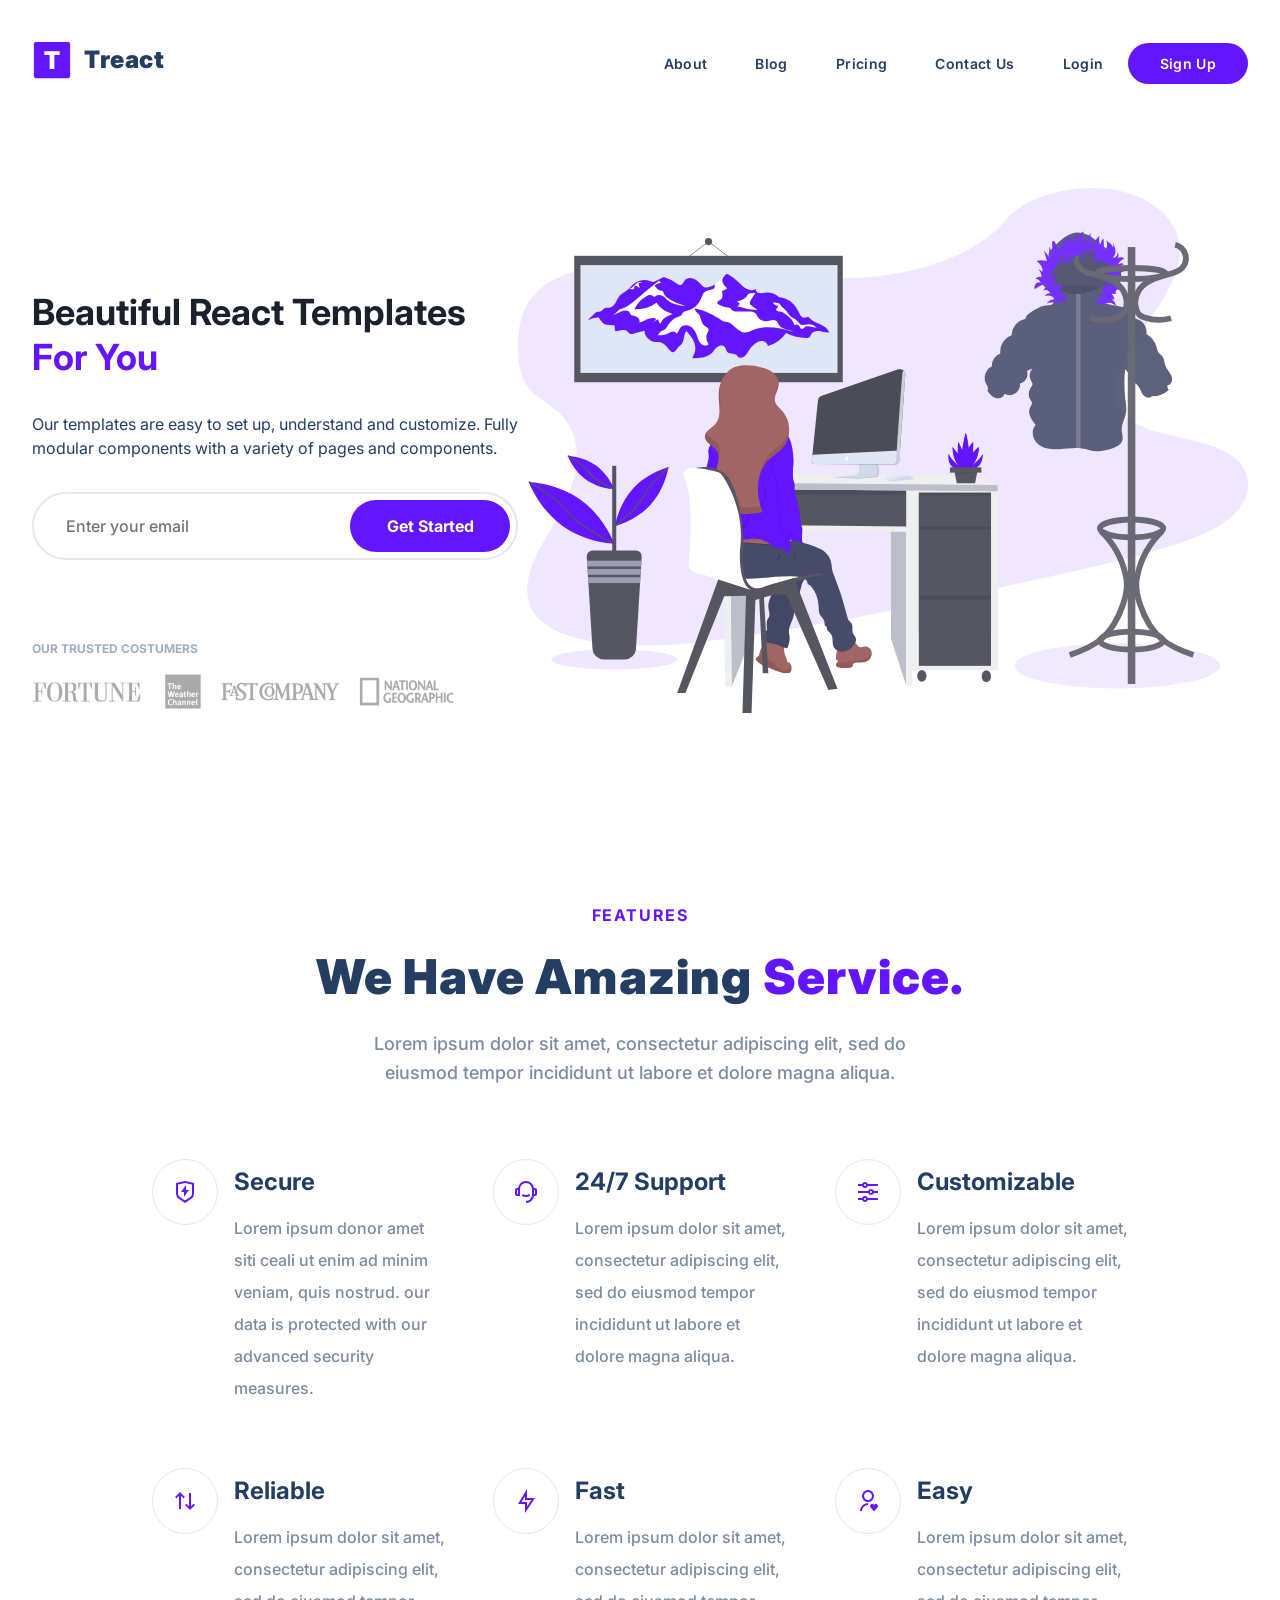
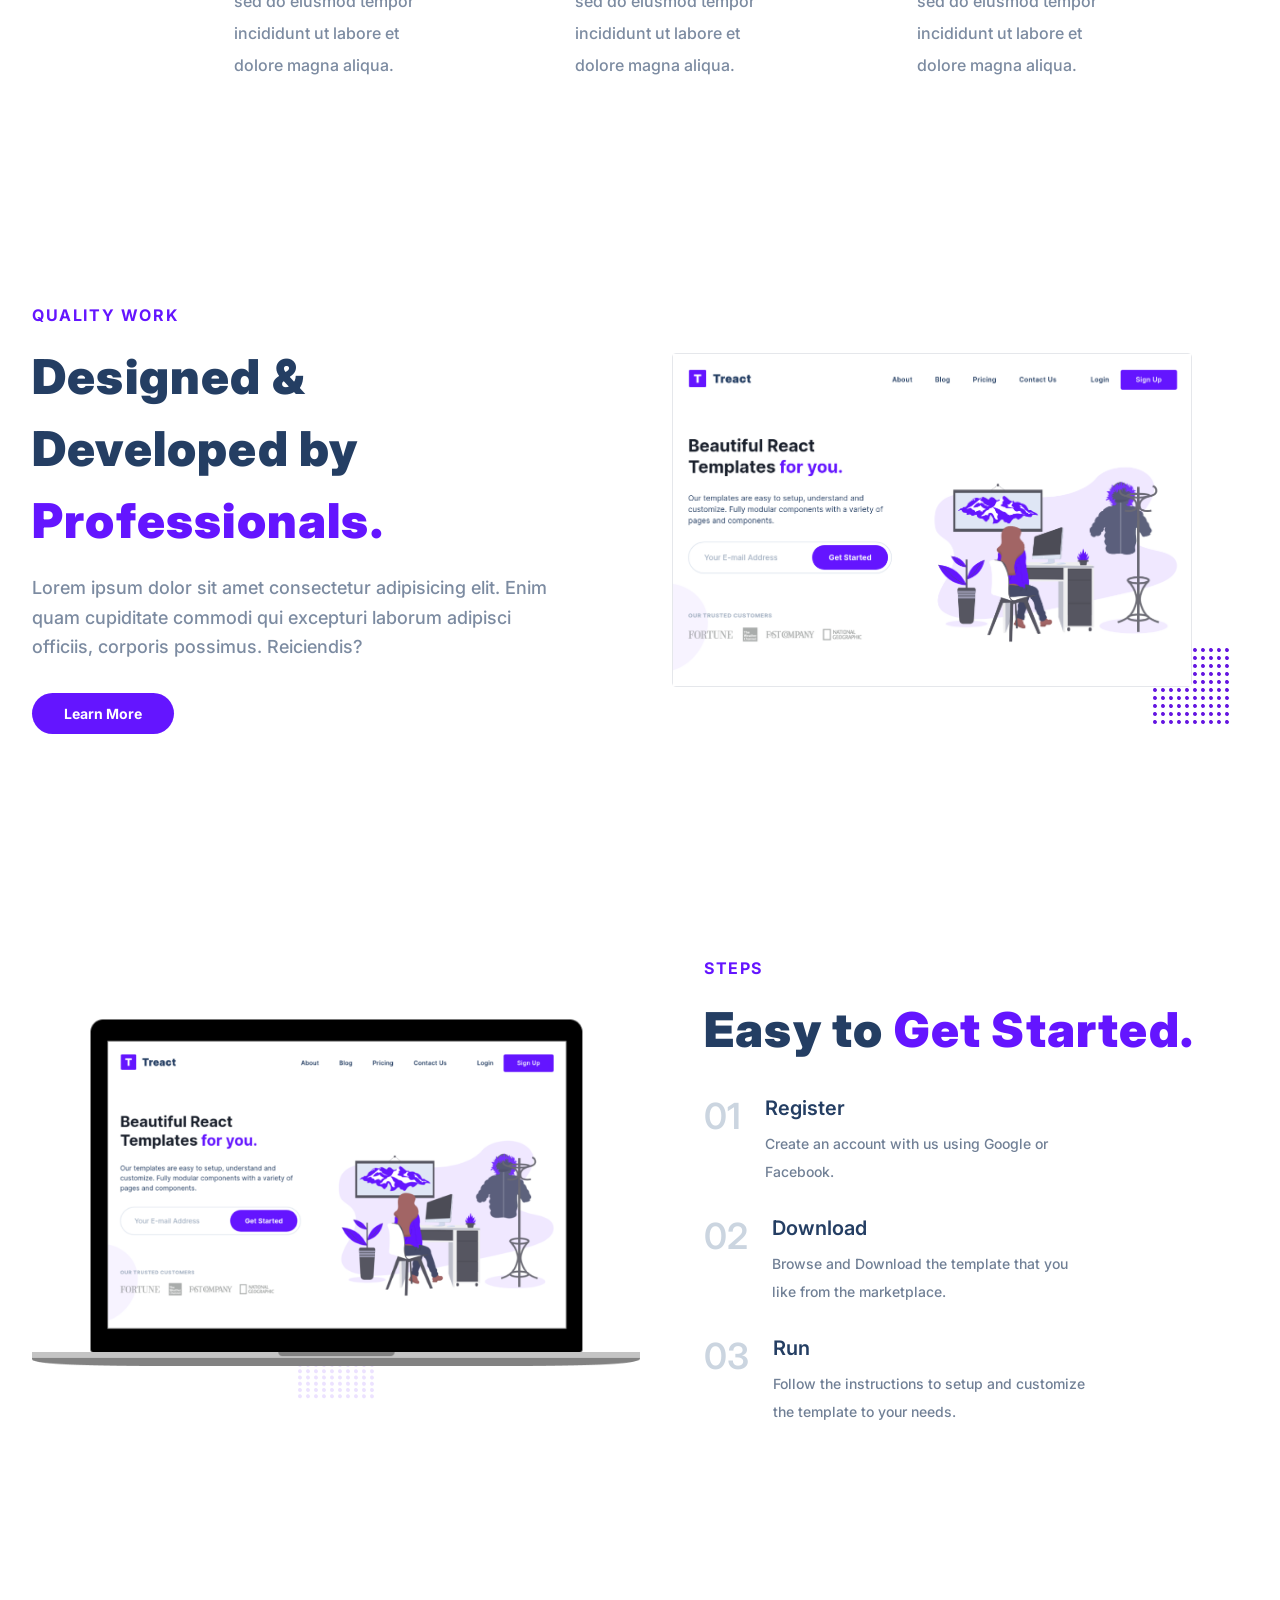
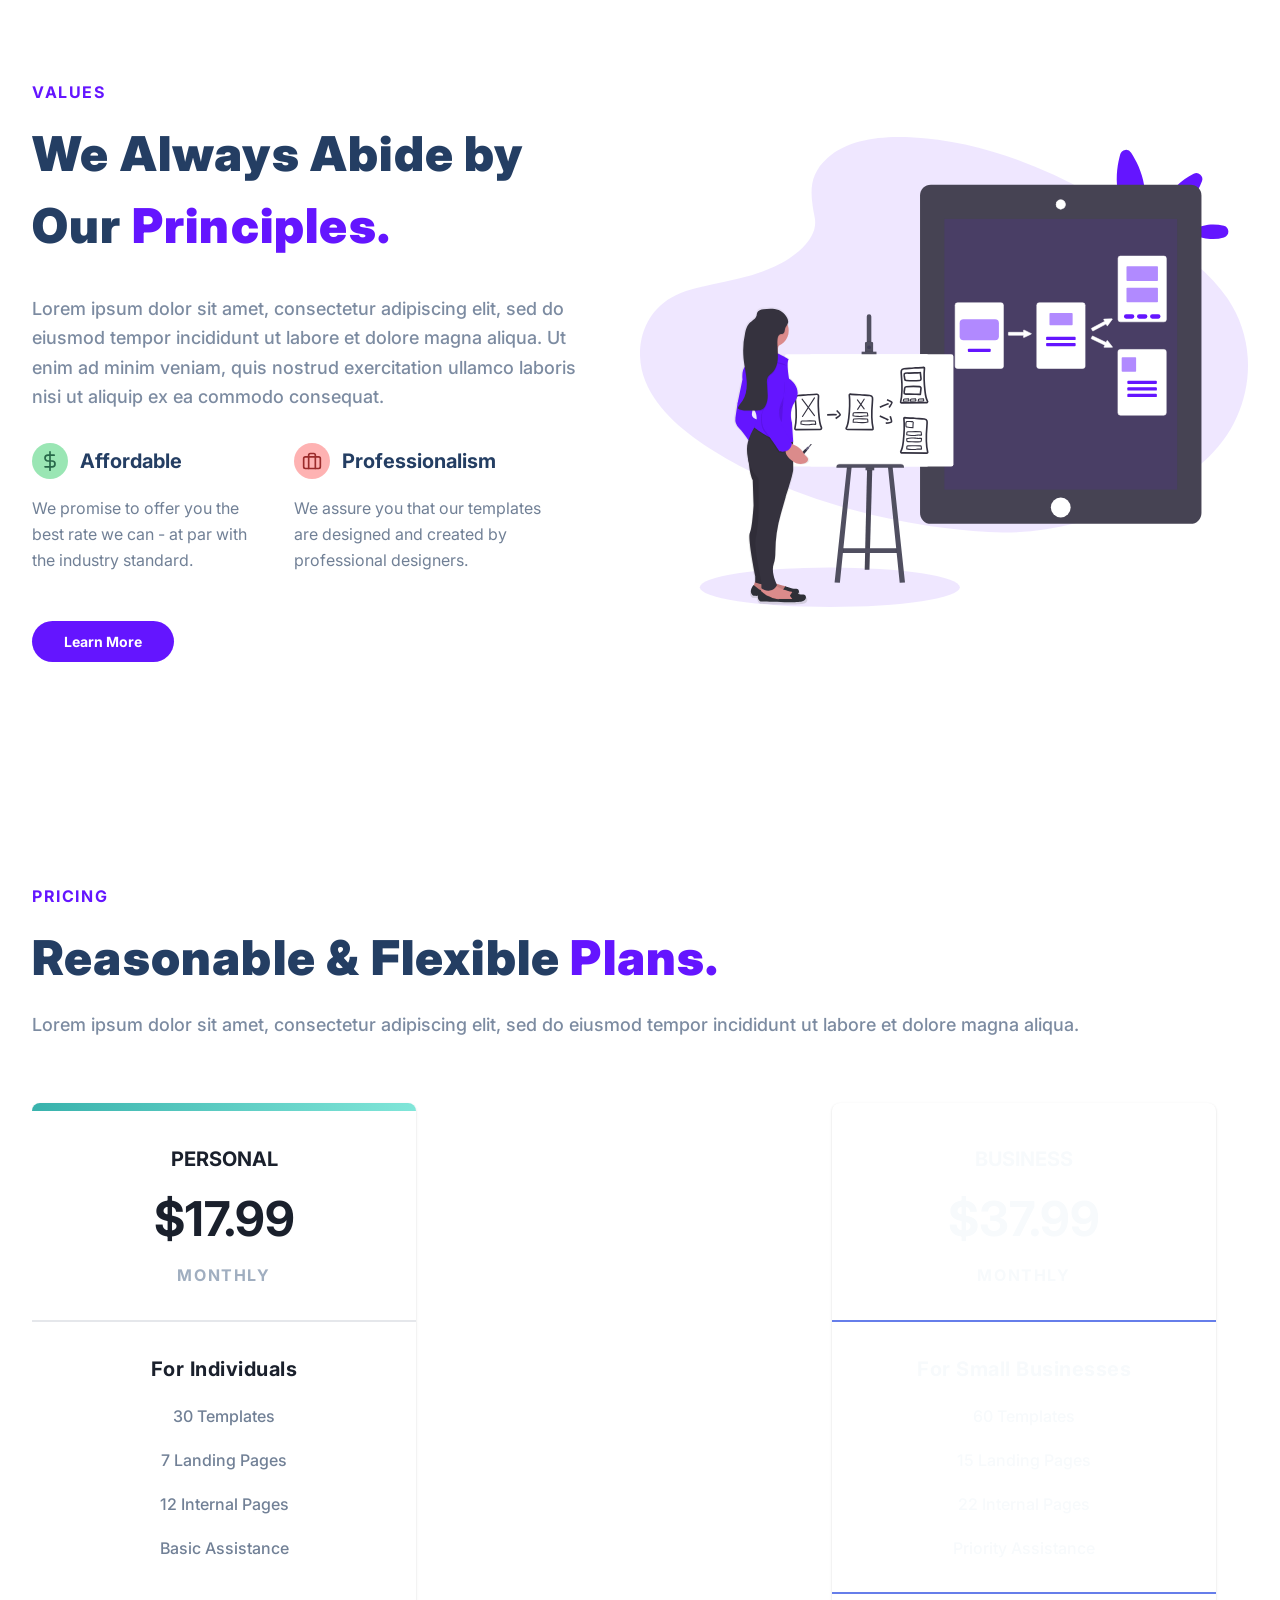
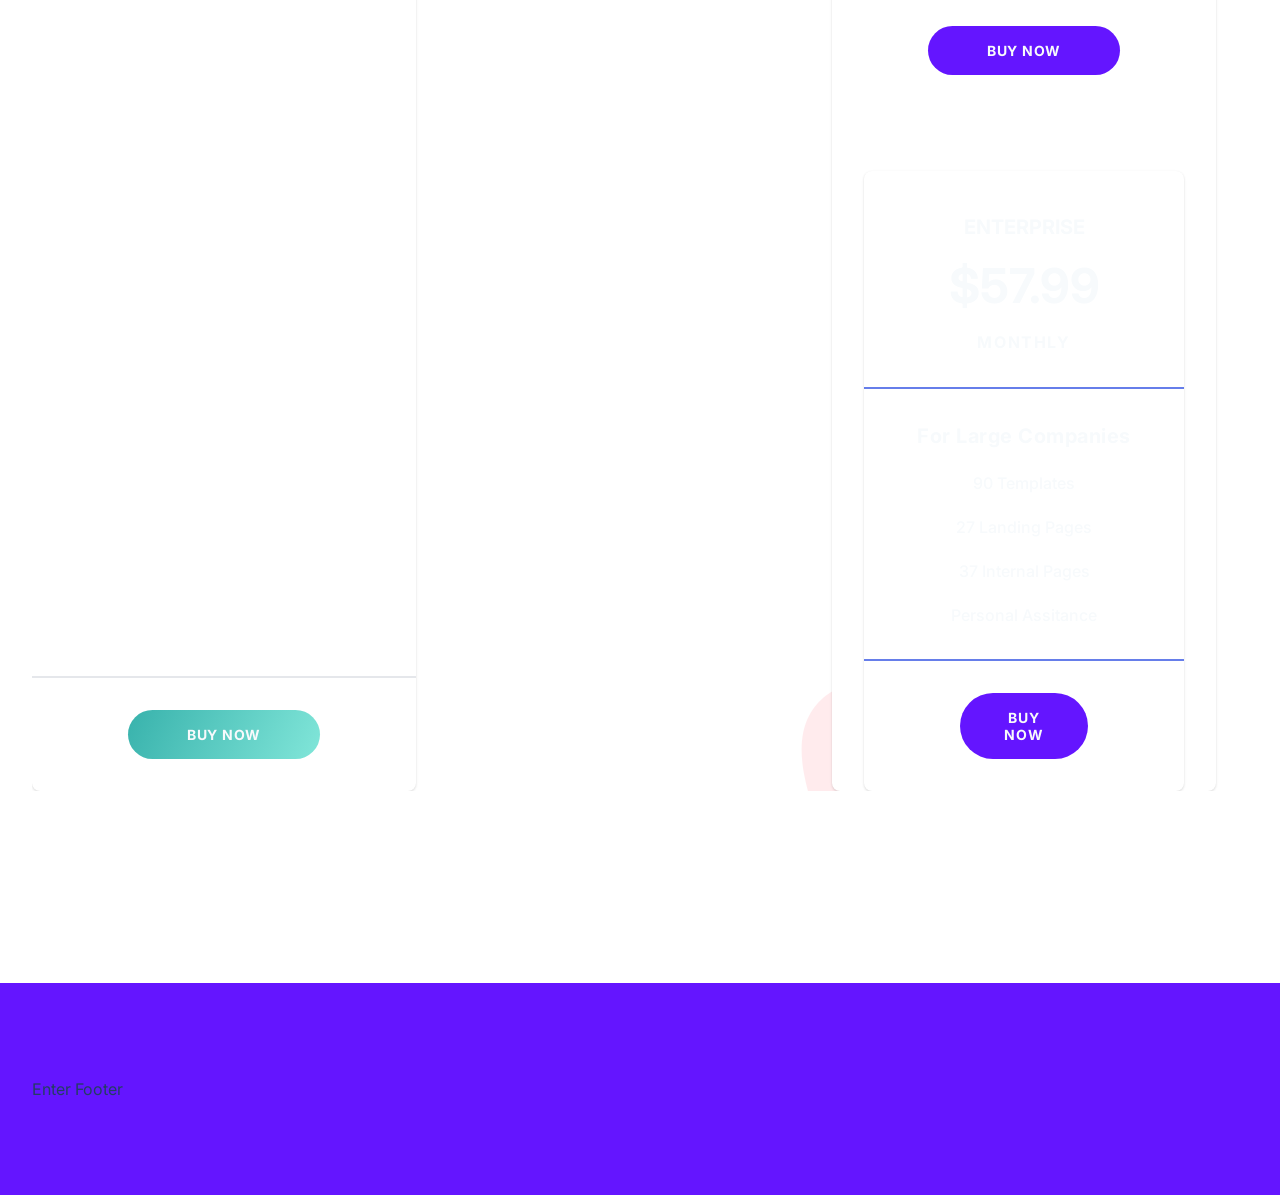
==== commit 0e04e5b5: "pricing section: layout messed up" ====
--- a/treact-final-project/index.html
+++ b/treact-final-project/index.html
@@ -377,20 +377,25 @@
           </div>
         </div>
       </section>
+
       <section id="values">
         <div class="container">
           <div class="row">
             <div class="values__description">
               <div class="section__tag">VALUES</div>
+
               <h2 class="section__title">
-                We Always Abide by Our <span class="purple">Principles.</span>
+                We Always Abide by Our
+                <span class="purple">Principles.</span>
               </h2>
+
               <div class="section__para">
                 Lorem ipsum dolor sit amet, consectetur adipiscing elit, sed do
                 eiusmod tempor incididunt ut labore et dolore magna aliqua. Ut
                 enim ad minim veniam, quis nostrud exercitation ullamco laboris
                 nisi ut aliquip ex ea commodo consequat.
               </div>
+
               <div class="values__list">
                 <div class="value">
                   <div class="value__title">
@@ -413,13 +418,16 @@
                         ></path>
                       </svg>
                     </figure>
+
                     <div class="value__name">Affordable</div>
                   </div>
+
                   <div class="value__para">
                     We promise to offer you the best rate we can - at par with
                     the industry standard.
                   </div>
                 </div>
+
                 <div class="value">
                   <div class="value__title">
                     <figure class="value__img--wrapper">
@@ -448,38 +456,109 @@
                         ></path>
                       </svg>
                     </figure>
+
                     <div class="value__name">Professionalism</div>
-
-                    <div class="value__para">
-                      We assure you that our templates are designed and created
-                      by professional designers.
-                    </div>
-                  </div>
-                </div>
-                <button class="btn">Learn More</button>
-              </div>
-              <img
-                class="values__img"
-                src="./assets/prototype-illustration.21bc4b3f612a2f257c3d361067582485.svg"
-              />
-            </div>
-          </div>
-        </div>
-      </section>
-      <section id="pricing">
-        <div class="container">
-          <div class="row"><!--  -->Enter Pricing Section<!--  --></div>
-        </div>
-      </section>
-      <section id="testimonials">
-        <div class="container">
-          <div class="row"><!--  -->Enter Testimonials Section<!--  --></div>
+                  </div>
+
+                  <div class="value__para">
+                    We assure you that our templates are designed and created by
+                    professional designers.
+                  </div>
+                </div>
+              </div>
+
+              <button class="btn">Learn More</button>
+            </div>
+
+            <img
+              class="values__img"
+              src="./assets/prototype-illustration.21bc4b3f612a2f257c3d361067582485.svg"
+              alt="Values illustration"
+            />
+          </div>
         </div>
       </section>
       <section id="start">
         <div class="container">
           <div class="row">
-            <!--  -->Enter "Start"/Call to action section<!--  -->
+            <div class="section__tag">pricing</div>
+            <h2 class="section__title">
+              Reasonable & Flexible <span class="purple">Plans.</span>
+            </h2>
+            <p class="section__para">
+              Lorem ipsum dolor sit amet, consectetur adipiscing elit, sed do
+              eiusmod tempor incididunt ut labore et dolore magna aliqua.
+            </p>
+            <div class="plans">
+              <div class="plan">
+                <div class="plan__stripe"></div>
+                <div class="plan__top">
+                  <div class="plan__name">PERSONAL</div>
+                  <div class="plan__price">$17.99</div>
+                  <div class="plan__duration">MONTHLY</div>
+                </div>
+                <div class="plan__middle">
+                  <div class="plan__target">For Individuals</div>
+                  <p class="plan__feature">30 Templates</p>
+                  <p class="plan__feature">7 Landing Pages</p>
+                  <p class="plan__feature">12 Internal Pages</p>
+                  <p class="plan__feature">Basic Assistance</p>
+                </div>
+                <div class="plan__bottom">
+                  <button class="plan__button">buy now</button>
+                </div>
+              </div>
+              <div class="plan">
+                <div class="plan__stripe"></div>
+                <div class="plan__top">
+                  <div class="plan__name">BUSINESS</div>
+                  <div class="plan__price">$37.99</div>
+                  <div class="plan__duration">MONTHLY</div>
+                </div>
+                <div class="plan__middle">
+                  <div class="plan__target">For Small Businesses</div>
+                  <p class="plan__feature">60 Templates</p>
+                  <p class="plan__feature">15 Landing Pages</p>
+                  <p class="plan__feature">22 Internal Pages</p>
+                  <p class="plan__feature">Priority Assistance</p>
+                </div>
+                <div class="plan__bottom">
+                  <button class="plan__button">buy now</button>
+                </div>
+                <div class="plan">
+                  <div class="plan__stripe"></div>
+                  <div class="plan__top">
+                    <div class="plan__name">ENTERPRISE</div>
+                    <div class="plan__price">$57.99</div>
+                    <div class="plan__duration">MONTHLY</div>
+                  </div>
+                  <div class="plan__middle">
+                    <div class="plan__target">For Large Companies</div>
+                    <p class="plan__feature">90 Templates</p>
+                    <p class="plan__feature">27 Landing Pages</p>
+                    <p class="plan__feature">37 Internal Pages</p>
+                    <p class="plan__feature">Personal Assitance</p>
+                  </div>
+                  <div class="plan__bottom">
+                    <button class="plan__button">buy now</button>
+                  </div>
+                  <svg
+                    width="600"
+                    height="600"
+                    viewBox="0 0 600 600"
+                    xmlns="http://www.w3.org/2000/svg"
+                    class="plans__blob"
+                  >
+                    <g transform="translate(300,300)">
+                      <path
+                        d="M82,-98.3C129.8,-57.7,208.2,-54.1,229.6,-26.6C251.1,1,215.6,52.5,172.9,74.9C130.2,97.2,80.3,90.4,37.8,107.5C-4.8,124.7,-40,165.7,-63.3,162.3C-86.5,158.8,-97.8,110.9,-109.3,72.2C-120.7,33.5,-132.2,4.1,-140.1,-37.4C-147.9,-79,-152.1,-132.6,-128.1,-177.3C-104.1,-222.1,-52.1,-258,-17.5,-237.2C17.1,-216.4,34.3,-138.9,82,-98.3Z"
+                        fill="#FFB4BC"
+                      ></path>
+                    </g>
+                  </svg>
+                </div>
+              </div>
+            </div>
           </div>
         </div>
       </section>
--- a/treact-final-project/style.css
+++ b/treact-final-project/style.css
@@ -582,7 +582,6 @@
 
 */
 
-
 #values .row {
   display: flex;
   justify-content: space-between;
@@ -601,16 +600,12 @@
   padding: 32px 64px 32px 0;
 }
 
-
-
 .values__list {
   margin-left: 0px;
   margin-right: 0px;
-  display:flex;
+  display: flex;
   max-width: none;
   flex-direction: row;
-
-
 }
 
 .value:nth-of-type(1) {
@@ -622,6 +617,10 @@
   height: 20px;
 }
 
+.values__img {
+  width: 50%;
+}
+
 .value:nth-child(1) .value__img--wrapper {
   background-color: #9ae6b4;
 }
@@ -636,7 +635,6 @@
   align-items: center;
   width: 36px;
   height: 36px;
-
 }
 
 .value {
@@ -650,7 +648,6 @@
 .value__title {
   display: flex;
   align-items: center;
- 
 }
 
 .value__para {
@@ -659,7 +656,7 @@
   color: #718096;
 }
 
-.value__name{
+.value__name {
   margin-left: 12px;
   font-size: 20px;
   font-weight: bold;
@@ -687,6 +684,189 @@
   flex-direction: column;
   align-items: center;
 }
+
+.plan {
+  position: relative;
+  margin-top: 4rem;
+  display: flex;
+  width: 100%;
+  max-width: 24rem;
+  flex-direction: column;
+  border-radius: 0.5rem;
+  background-color: rgb(255, 255, 255);
+  padding-left: 2rem;
+  padding-right: 2rem;
+  margin-right: 2rem;
+  padding-top: 0.5rem;
+  text-align: center;
+  color: rgb(26, 32, 44);
+  box-shadow:
+    rgba(0, 0, 0, 0) 0px 0px 0px 0px,
+    rgba(0, 0, 0, 0) 0px 0px 0px 0px,
+    rgba(0, 0, 0, 0.1) 0px 1px 3px 0px,
+    rgba(0, 0, 0, 0.06) 0px 1px 2px 0px;
+}
+
+.plans {
+display: flex;
+position: relative;
+flex-direction: row;
+width: 100%;
+justify-content: space-between;
+}
+
+.plan__top {
+  display: flex;
+  flex-direction: column;
+  padding-top: 2rem;
+  padding-bottom: 2rem;
+  text-transform: uppercase;
+  line-height: 1.625;
+}
+
+.plan:nth-child(2n + 1) .plan__name,
+.plan:nth-child(2n + 1) .plan__price,
+.plan:nth-child(2n + 1) .plan__target {
+  color: rgb(26, 32, 44);
+}
+
+.plan__name {
+  font-size: 20px;
+}
+
+.plan__duration {
+  font-size: 16px;
+  letter-spacing: 0.1em;
+}
+.plan__price {
+  font-size: 48px;
+  margin: 4px 0px;
+}
+.plan__stripe {
+  position: absolute;
+  left: 0px;
+  right: 0px;
+  top: 0px;
+  height: 0.5rem;
+  border-top-left-radius: 0.5rem;
+  border-top-right-radius: 0.5rem;
+}
+.plan:nth-child(1) .plan__stripe,
+.plan:nth-child(1) .plan__button {
+  color: rgb(247, 250, 252);
+  background: linear-gradient(
+    115deg,
+    rgb(56, 178, 172) 0%,
+    rgb(129, 230, 217) 100%
+  );
+}
+
+.plan:nth-child(1) .plan__middle,
+.plan:nth-child(3) .plan__middle {
+  border-top-width: 2px;
+  border-top-style: solid;
+  border-top-color: rgb(229, 231, 235);
+  border-bottom-width: 2px;
+  border-bottom-style: solid;
+  border-bottom-color: rgb(229, 231, 235);
+}
+
+.plan__middle {
+  margin-left: -2rem;
+  margin-right: -2rem;
+  display: flex;
+  flex: 1 1 0%;
+  flex-direction: column;
+  border-top-width: 2px;
+  border-bottom-width: 2px;
+  padding: 2rem;
+}
+
+.plan:nth-child(2n + 1) .plan__name,
+.plan:nth-child(2n + 1) .plan__price,
+.plan:nth-child(2n + 1) .plan__target {
+  color: rgb(26, 32, 44);
+}
+.plan__target {
+  font-size: 20px;
+  font-weight: 700;
+  line-height: 1.5;
+  letter-spacing: 0.025em;
+}
+
+.plan__name,
+.plan__price,
+.plan__duration {
+  font-weight: bold;
+  line-height: 1.625;
+}
+
+.plan:nth-child(2n + 1) .plan__duration {
+  color: rgb(160, 174, 192);
+}
+
+.plan__feature {
+  margin-top: 20px;
+  font-weight: 500;
+  color: rgb(113, 128, 150);
+  font-size: 16px;
+  line-height: 1.5;
+}
+.plan:nth-child(1) .plan__stripe,
+.plan:nth-child(1) .plan__button {
+  color: rgb(247, 250, 252);
+  background: linear-gradient(
+    115deg,
+    rgb(56, 178, 172) 0%,
+    rgb(129, 230, 217) 100%
+  );
+}
+
+.plan__bottom {
+padding: 2rem 4rem;
+}
+.plan__button {
+background-color: rgb(100, 21, 255);
+padding: 1rem 2rem;
+font-weight: 700;
+color: rgb(247, 250, 252);
+transition: 300ms;
+width: 100%;
+border-radius: 9999px;
+font-size: 0.875rem;
+text-transform: uppercase;
+letter-spacing: 0.05em;
+}
+
+button {
+cursor: pointer;
+border: medium;
+}
+
+.plan:nth-child(2) .plan__name, .plan:nth-child(2) .plan__price, .plan:nth-child(2) .plan__target, .plan:nth-child(2) .plan__duration, .plan:nth-child(2) .plan__feature {
+color: rgb(247, 250, 252);
+}
+
+.plan:nth-child(2) .plan__middle {
+border-top-width: 2px;
+border-top-style: solid;
+border-top-color: rgb(102, 126, 234);
+border-bottom-width: 2px;
+border-bottom-style: solid;
+border-bottom-color: rgb(102, 126, 234);
+}
+
+.plans__blob {
+z-index: -10;
+position: absolute;
+left: 0px;
+bottom: 0px;
+transform: translateX(-50%) translateY(50%) scaleX(1) scaleY(1);
+height: 256px;
+width: 256px;
+opacity: 0.25;
+}
+
 
 /* 
 
@@ -751,6 +931,15 @@
     width: 5rem;
     bottom: -50px;
   }
+  .plan__bottom {
+    padding-left: 2rem;
+    padding-right: 2rem;
+  }
+  .plan__bottom {
+    padding: 2rem 4rem;
+  }
+  .plan__button {
+max-width: none;
 }
 
 @media (max-width: 1024px) {
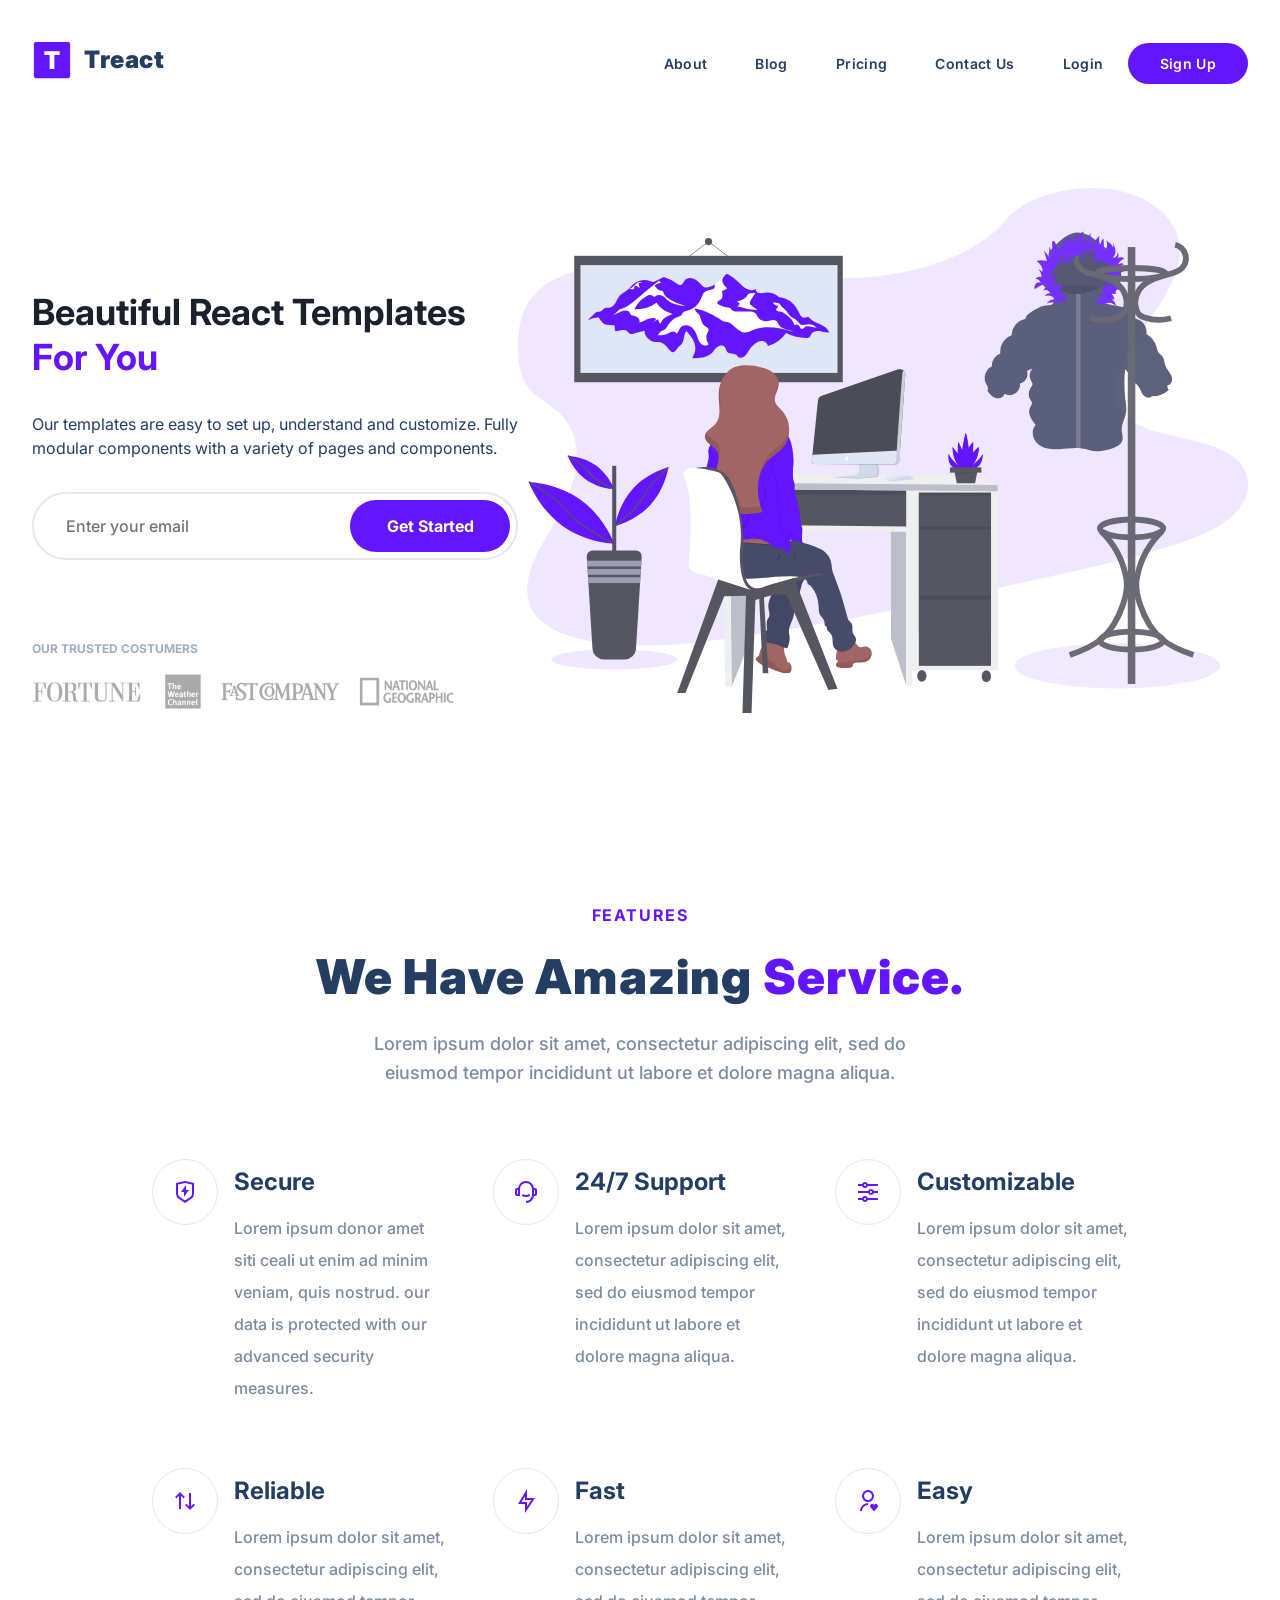
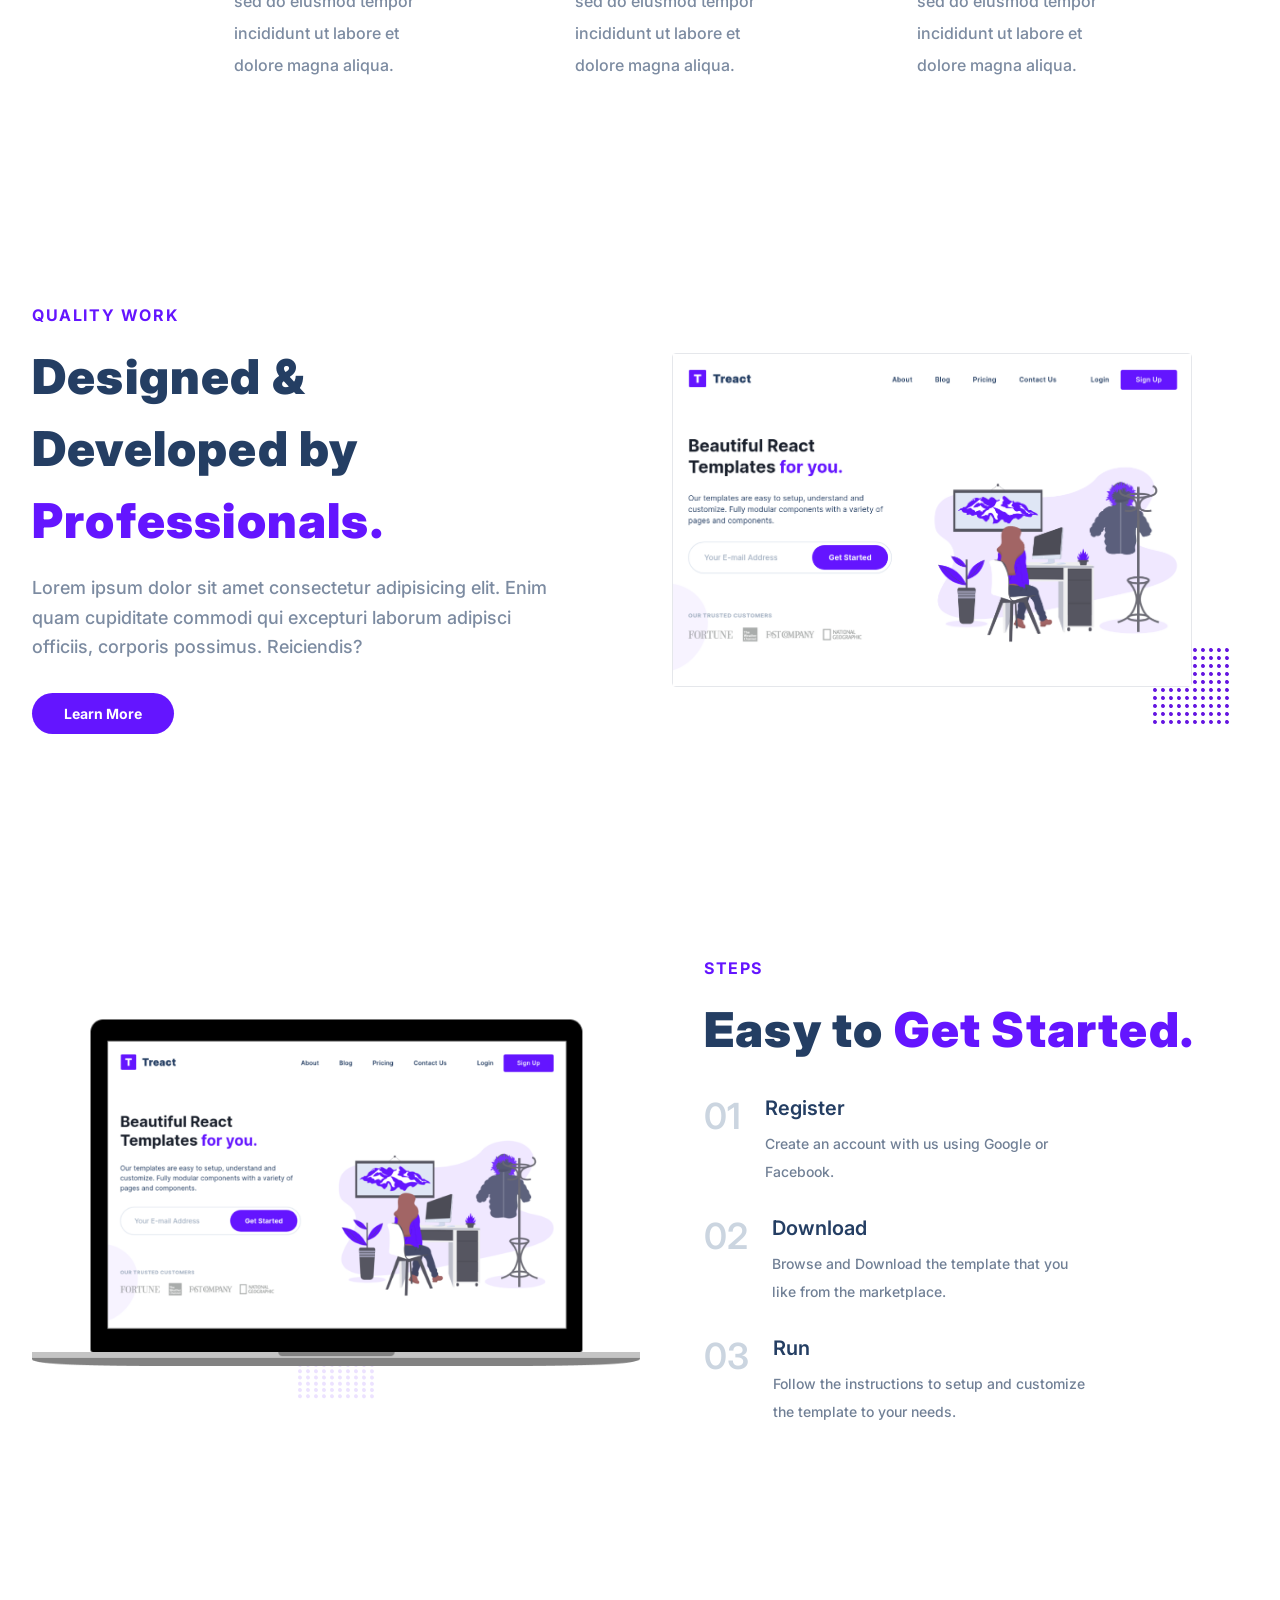
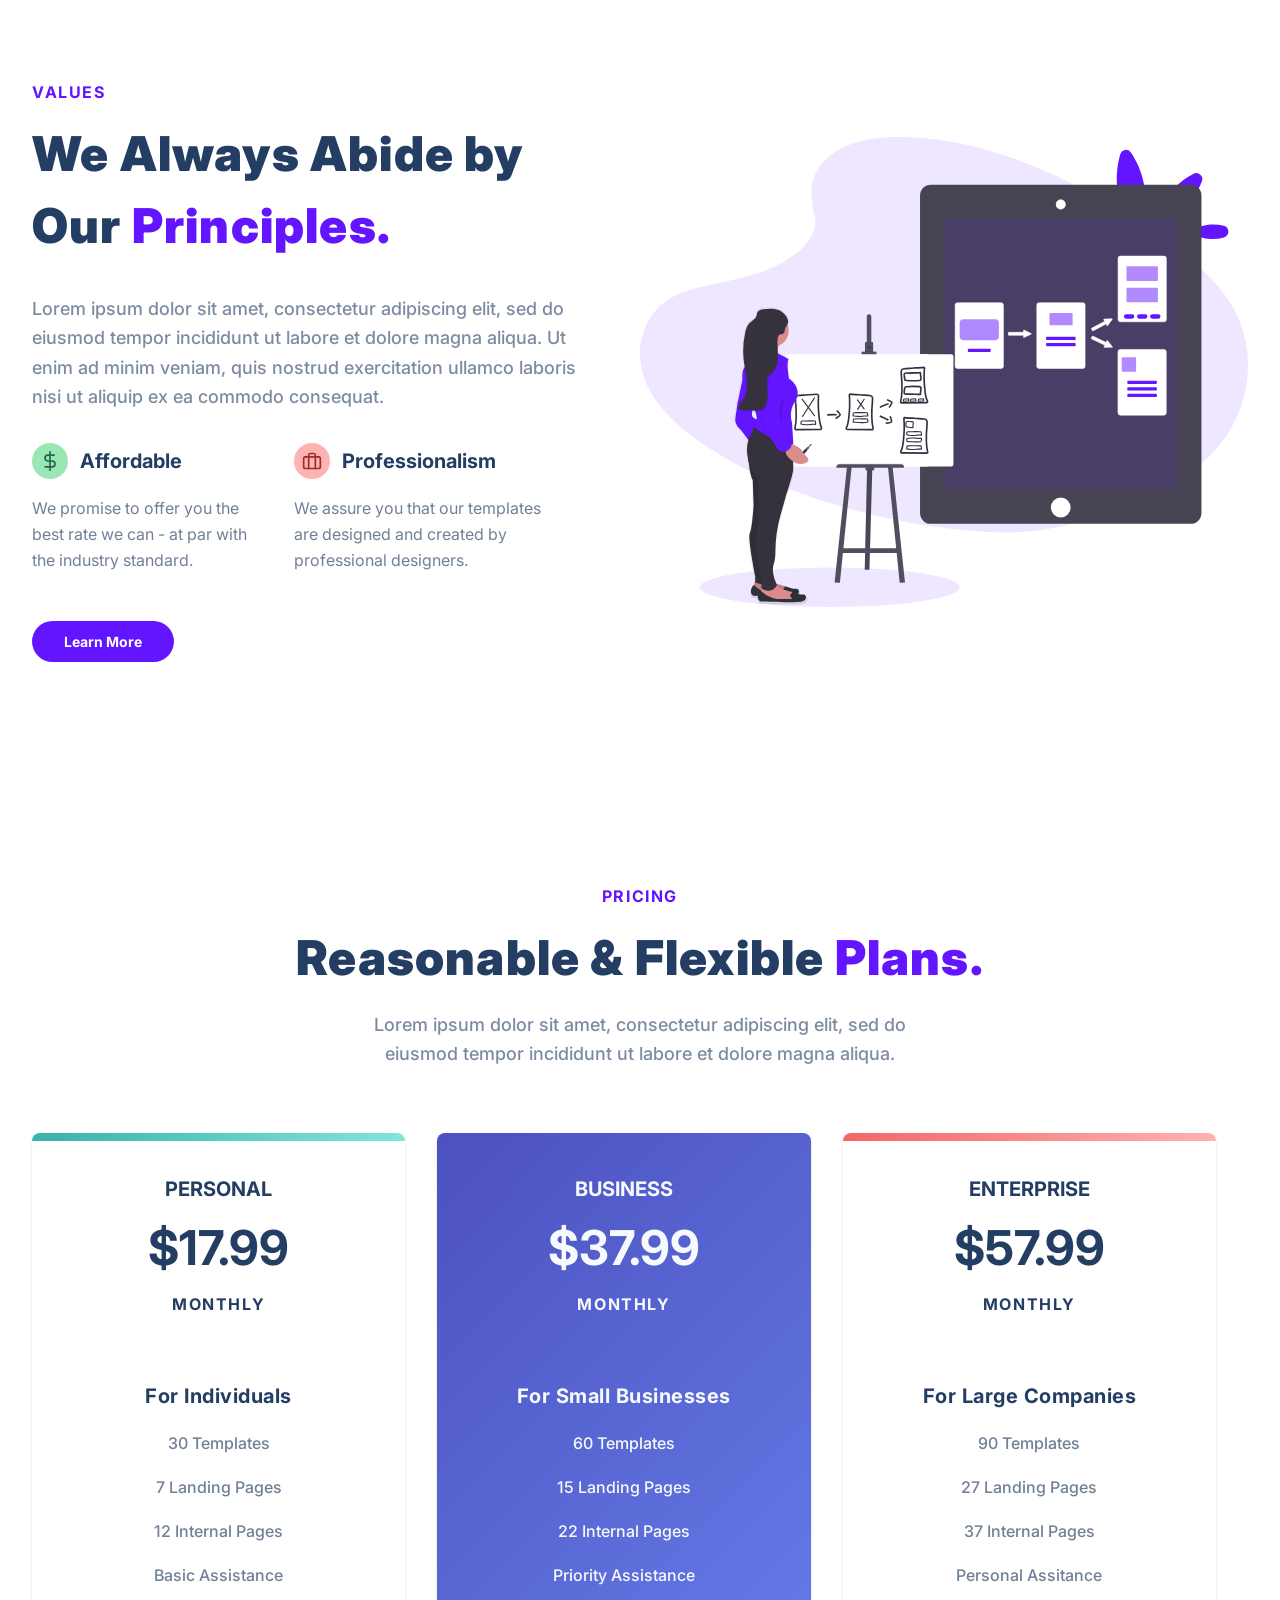
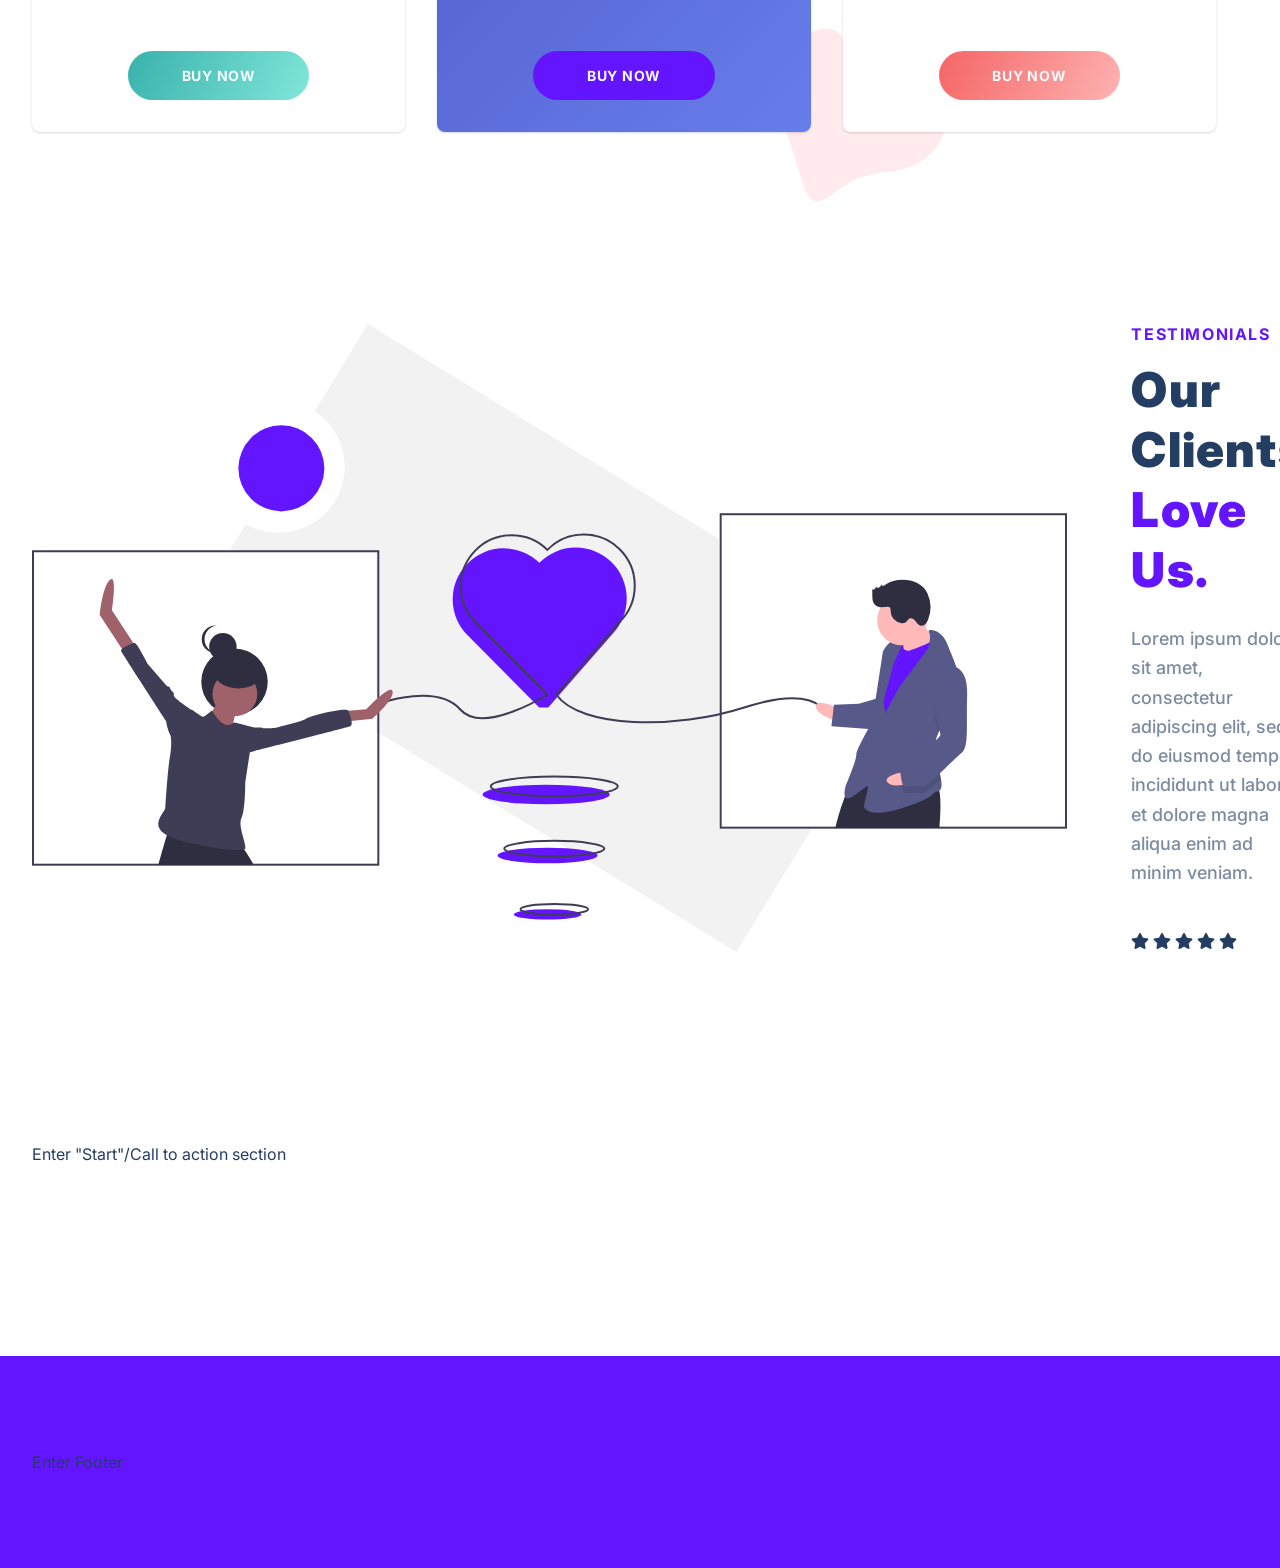
==== commit 5be432c4: "tesimonials: missing closing tag?" ====
--- a/treact-final-project/index.html
+++ b/treact-final-project/index.html
@@ -478,7 +478,7 @@
           </div>
         </div>
       </section>
-      <section id="start">
+      <section id="pricing">
         <div class="container">
           <div class="row">
             <div class="section__tag">pricing</div>
@@ -525,6 +525,7 @@
                 <div class="plan__bottom">
                   <button class="plan__button">buy now</button>
                 </div>
+              </div>
                 <div class="plan">
                   <div class="plan__stripe"></div>
                   <div class="plan__top">
@@ -542,6 +543,7 @@
                   <div class="plan__bottom">
                     <button class="plan__button">buy now</button>
                   </div>
+                 
                   <svg
                     width="600"
                     height="600"
@@ -556,12 +558,56 @@
                       ></path>
                     </g>
                   </svg>
-                </div>
-              </div>
-            </div>
-          </div>
-        </div>
+              </div>
+              </div>
+              </div>
+           </div>  
+         
+           
       </section>
+      <section id="testimonials">
+            <div class="container">
+                <div class="row">
+                    <img src="./assets/love-illustration.c759090fa833369ad6ffb6eb19cacb3e.svg" alt="testimonials__img">
+                    <div class="testimonials__description">
+                      <div class="section__tag">testimonials</div>
+                      <h2 class="section__title">Our Clients <span class="purple">Love Us.</span></h2>
+                      <p class="section__para">
+                     Lorem ipsum dolor sit amet, consectetur adipiscing elit, sed do
+                    eiusmod tempor incididunt ut labore et dolore magna aliqua enim
+                     ad minim veniam.
+                       </p>
+                <div class="testimonial">
+                <div class="testimonial__rating">
+                  <i class="fas fa-star" aria-hidden="true">
+                     </i>
+                  <i class="fas fa-star" aria-hidden="true">
+                     </i>
+                  <i class="fas fa-star" aria-hidden="true">
+                     </i>
+                  <i class="fas fa-star" aria-hidden="true">
+                     </i>
+                  <i class="fas fa-star" aria-hidden="true">
+                    </i>
+            
+               
+            </div>
+            </div>
+            </div>
+               
+              
+            </div>
+          
+          </section>
+            
+         <section id="start">
+            <div class="container">
+                <div class="row">
+                    <!--  -->Enter "Start"/Call to action section<!--  -->
+                </div>
+            </div>
+      </section>
+        
     </main>
     <footer>
       <div class="row footer__row"><!--  -->Enter Footer<!--  --></div>
--- a/treact-final-project/style.css
+++ b/treact-final-project/style.css
@@ -684,6 +684,11 @@
   flex-direction: column;
   align-items: center;
 }
+#pricing .section__para {
+max-width: 576px;
+text-align: center;
+}
+
 
 .plan {
   position: relative;
@@ -724,15 +729,13 @@
   line-height: 1.625;
 }
 
-.plan:nth-child(2n + 1) .plan__name,
-.plan:nth-child(2n + 1) .plan__price,
-.plan:nth-child(2n + 1) .plan__target {
-  color: rgb(26, 32, 44);
-}
+
 
 .plan__name {
   font-size: 20px;
 }
+
+
 
 .plan__duration {
   font-size: 16px;
@@ -751,25 +754,9 @@
   border-top-left-radius: 0.5rem;
   border-top-right-radius: 0.5rem;
 }
-.plan:nth-child(1) .plan__stripe,
-.plan:nth-child(1) .plan__button {
-  color: rgb(247, 250, 252);
-  background: linear-gradient(
-    115deg,
-    rgb(56, 178, 172) 0%,
-    rgb(129, 230, 217) 100%
-  );
-}
-
-.plan:nth-child(1) .plan__middle,
-.plan:nth-child(3) .plan__middle {
-  border-top-width: 2px;
-  border-top-style: solid;
-  border-top-color: rgb(229, 231, 235);
-  border-bottom-width: 2px;
-  border-bottom-style: solid;
-  border-bottom-color: rgb(229, 231, 235);
-}
+
+
+
 
 .plan__middle {
   margin-left: -2rem;
@@ -782,11 +769,7 @@
   padding: 2rem;
 }
 
-.plan:nth-child(2n + 1) .plan__name,
-.plan:nth-child(2n + 1) .plan__price,
-.plan:nth-child(2n + 1) .plan__target {
-  color: rgb(26, 32, 44);
-}
+
 .plan__target {
   font-size: 20px;
   font-weight: 700;
@@ -801,9 +784,7 @@
   line-height: 1.625;
 }
 
-.plan:nth-child(2n + 1) .plan__duration {
-  color: rgb(160, 174, 192);
-}
+
 
 .plan__feature {
   margin-top: 20px;
@@ -812,19 +793,12 @@
   font-size: 16px;
   line-height: 1.5;
 }
-.plan:nth-child(1) .plan__stripe,
-.plan:nth-child(1) .plan__button {
-  color: rgb(247, 250, 252);
-  background: linear-gradient(
-    115deg,
-    rgb(56, 178, 172) 0%,
-    rgb(129, 230, 217) 100%
-  );
-}
+
 
 .plan__bottom {
 padding: 2rem 4rem;
 }
+
 .plan__button {
 background-color: rgb(100, 21, 255);
 padding: 1rem 2rem;
@@ -843,17 +817,26 @@
 border: medium;
 }
 
-.plan:nth-child(2) .plan__name, .plan:nth-child(2) .plan__price, .plan:nth-child(2) .plan__target, .plan:nth-child(2) .plan__duration, .plan:nth-child(2) .plan__feature {
+.plan:nth-child(1) .plan__stripe,
+ .plan:nth-child(1) .plan__button {
 color: rgb(247, 250, 252);
-}
-
-.plan:nth-child(2) .plan__middle {
-border-top-width: 2px;
-border-top-style: solid;
-border-top-color: rgb(102, 126, 234);
-border-bottom-width: 2px;
-border-bottom-style: solid;
-border-bottom-color: rgb(102, 126, 234);
+background: linear-gradient(115deg, rgb(56, 178, 172) 0%, rgb(129, 230, 217) 100%); }
+
+.plan:nth-child(2) {
+background: linear-gradient(135deg, rgb(76, 81, 191) 0%, rgb(102, 126, 234) 100%);
+}
+
+.plan:nth-child(2) .plan__name, 
+.plan:nth-child(2) .plan__price, 
+.plan:nth-child(2) .plan__target, 
+.plan:nth-child(2) .plan__duration, 
+.plan:nth-child(2) .plan__feature {
+color: rgb(247, 250, 252);
+}
+.plan:nth-child(3) .plan__stripe, 
+.plan:nth-child(3) .plan__button {
+color: rgb(247, 250, 252);
+background: linear-gradient(115deg, rgb(245, 101, 101) 0%, rgb(254, 178, 178) 100%);
 }
 
 .plans__blob {
@@ -878,6 +861,40 @@
   display: flex;
 }
 
+#testimonials .container {
+padding-top: 6rem;
+padding-bottom: 6rem;
+}
+
+.testimonials__img{
+  width:50%;
+}
+
+.testimonials__img,
+.testimonials__description {
+  width: 50%;
+}
+
+.testimonials__description {
+display: flex;
+flex-direction: column;
+padding-left: 64px;
+}
+
+#testimonials .section__title {
+margin-bottom: 24px;
+line-height: 1.25;
+}
+
+.testimonial {
+  margin-top: 40px;
+}
+.testimonial__rating {
+color: rgb(246, 173, 85);
+margin-right: 2px;
+margin-top: 4px;
+}
+
 /* 
 
 START / CALL TO ACTION ↓
@@ -940,6 +957,14 @@
   }
   .plan__button {
 max-width: none;
+}
+
+.testimonials__img {
+  width: 40%;
+}
+.testimonials__description {
+  width: calc(60%);
+}
 }
 
 @media (max-width: 1024px) {
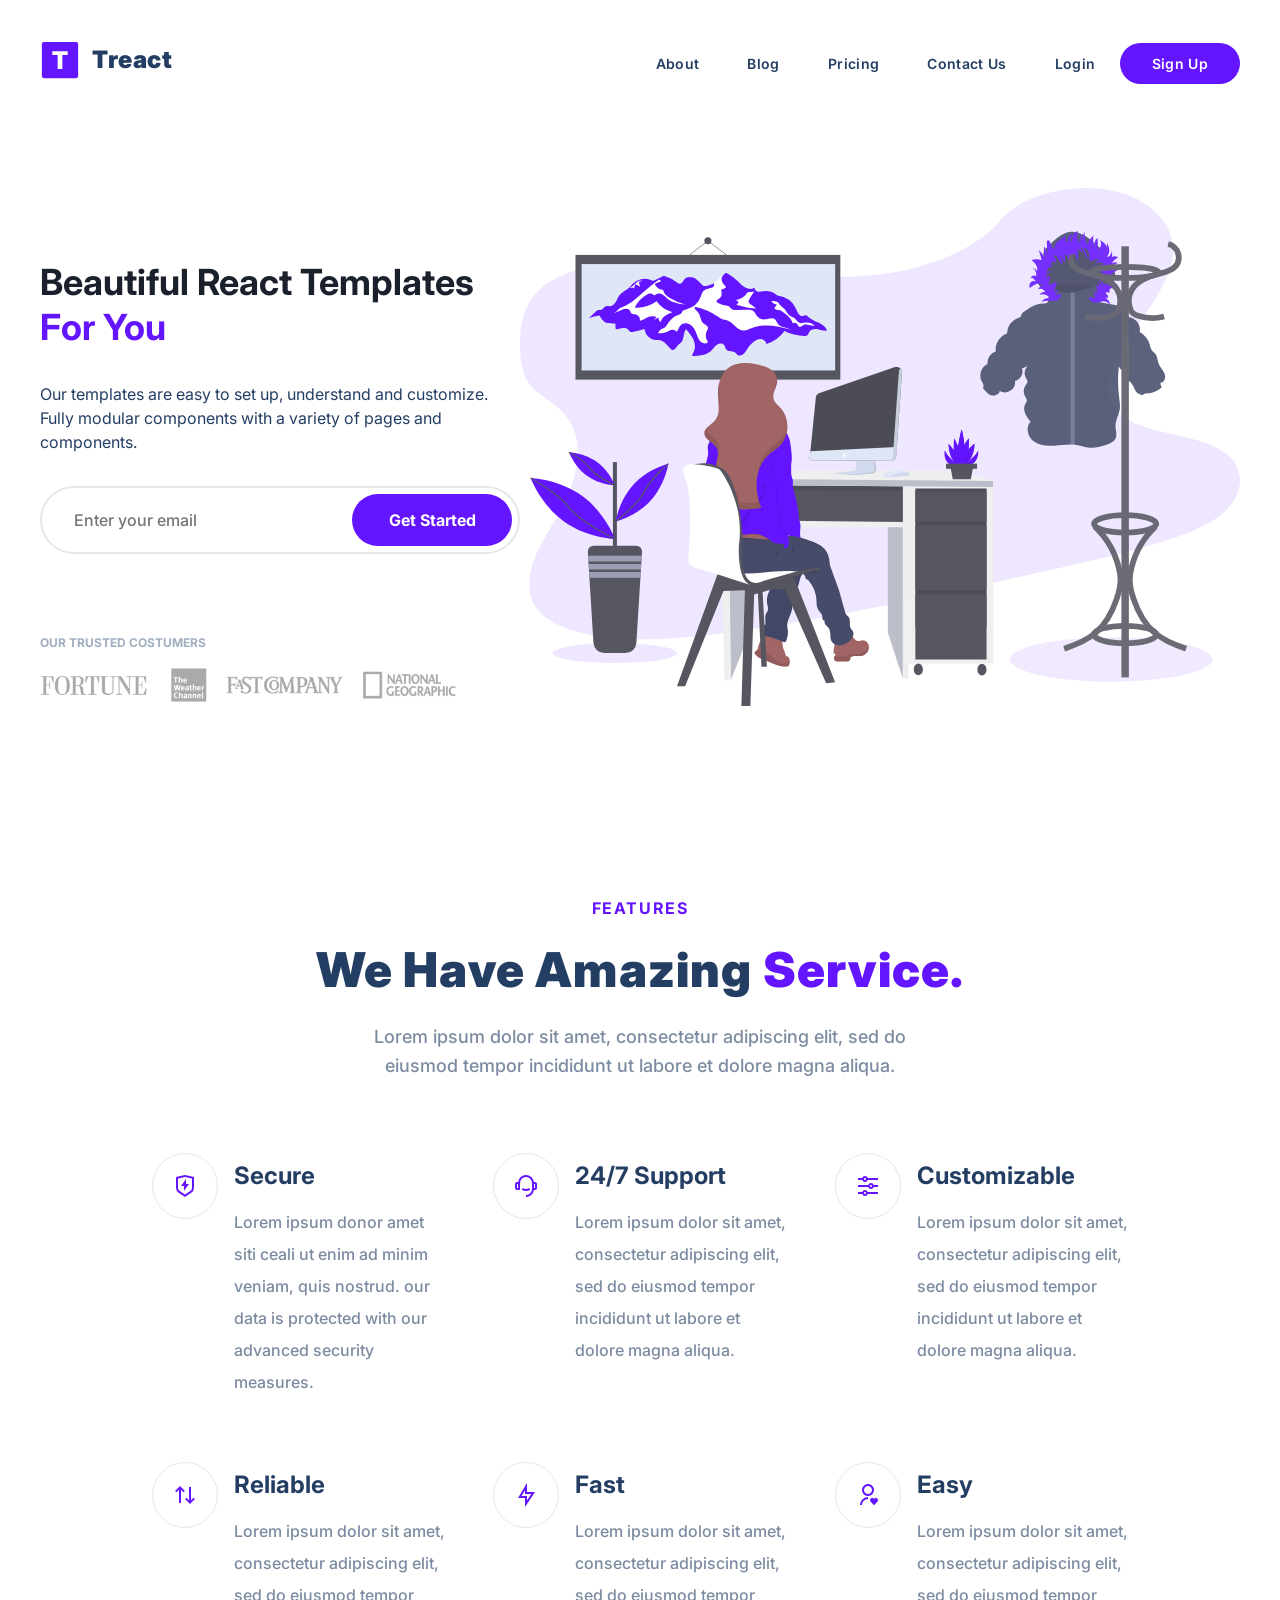
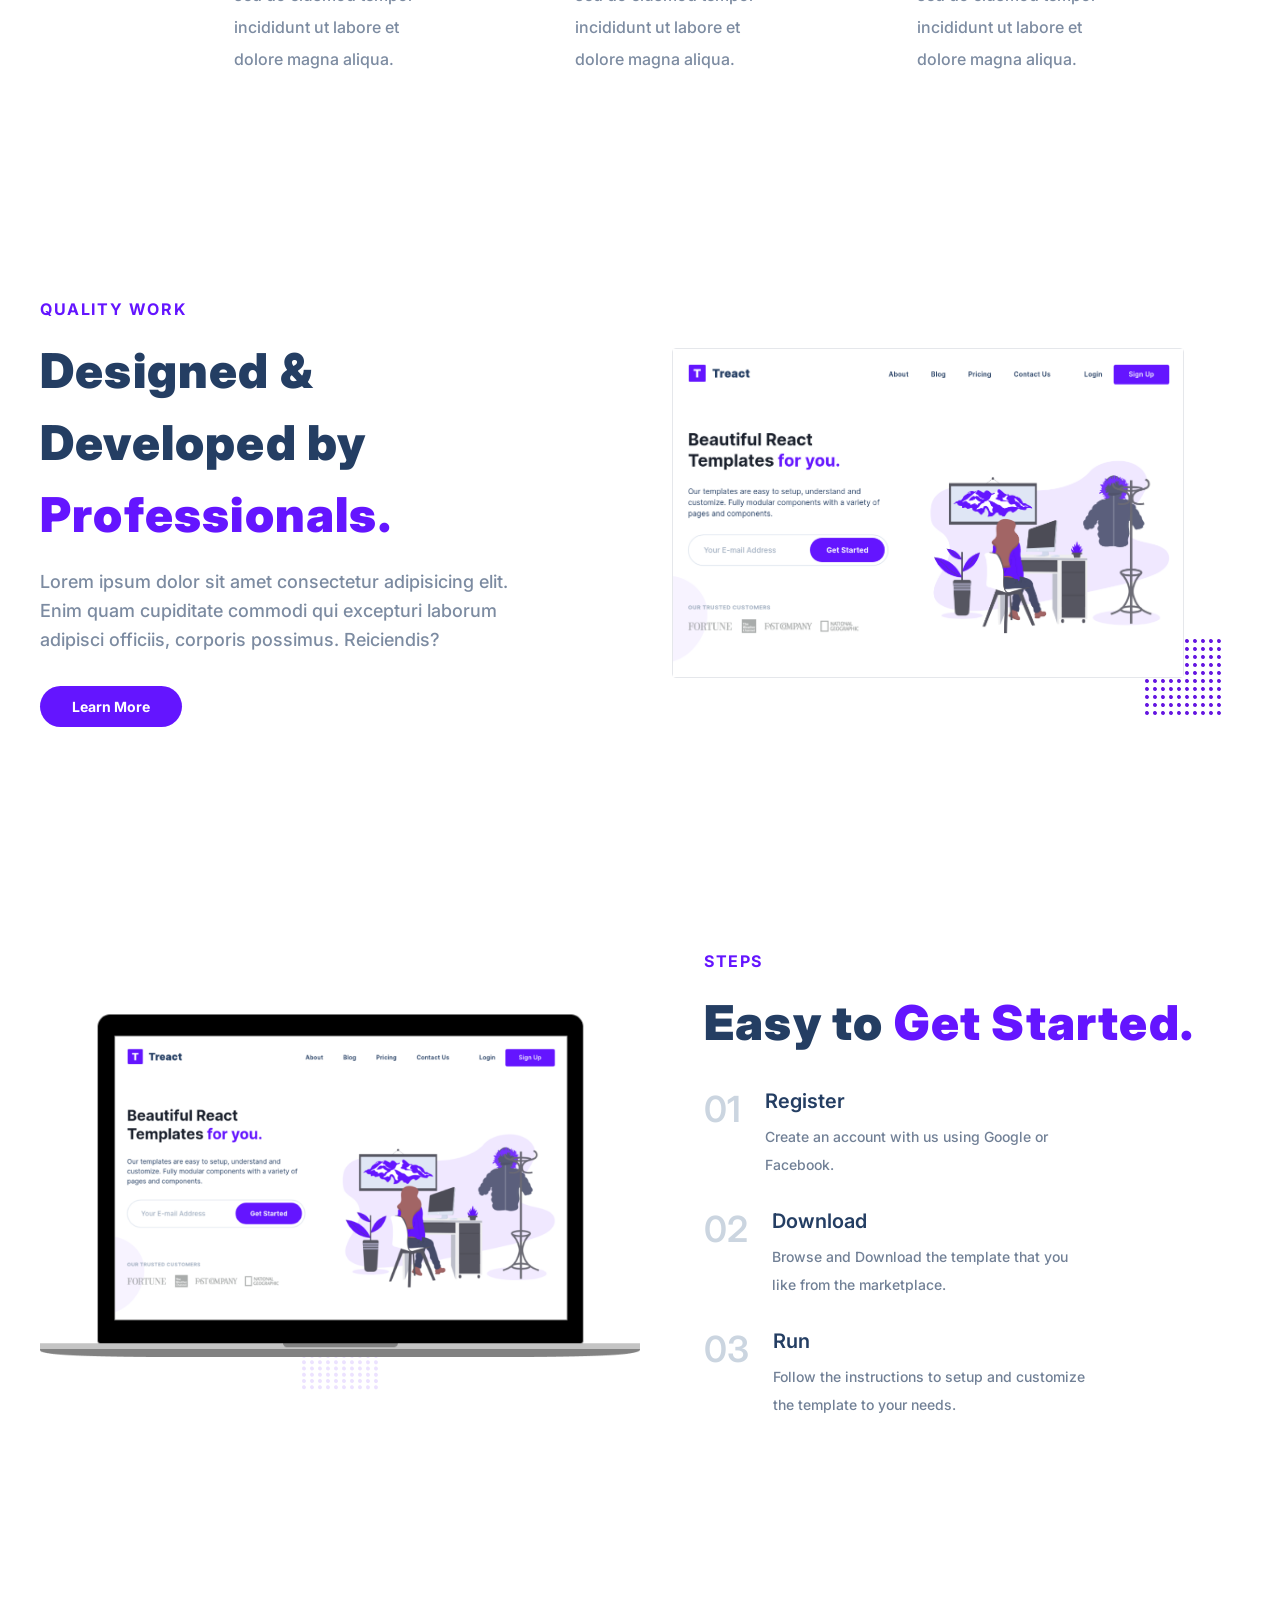
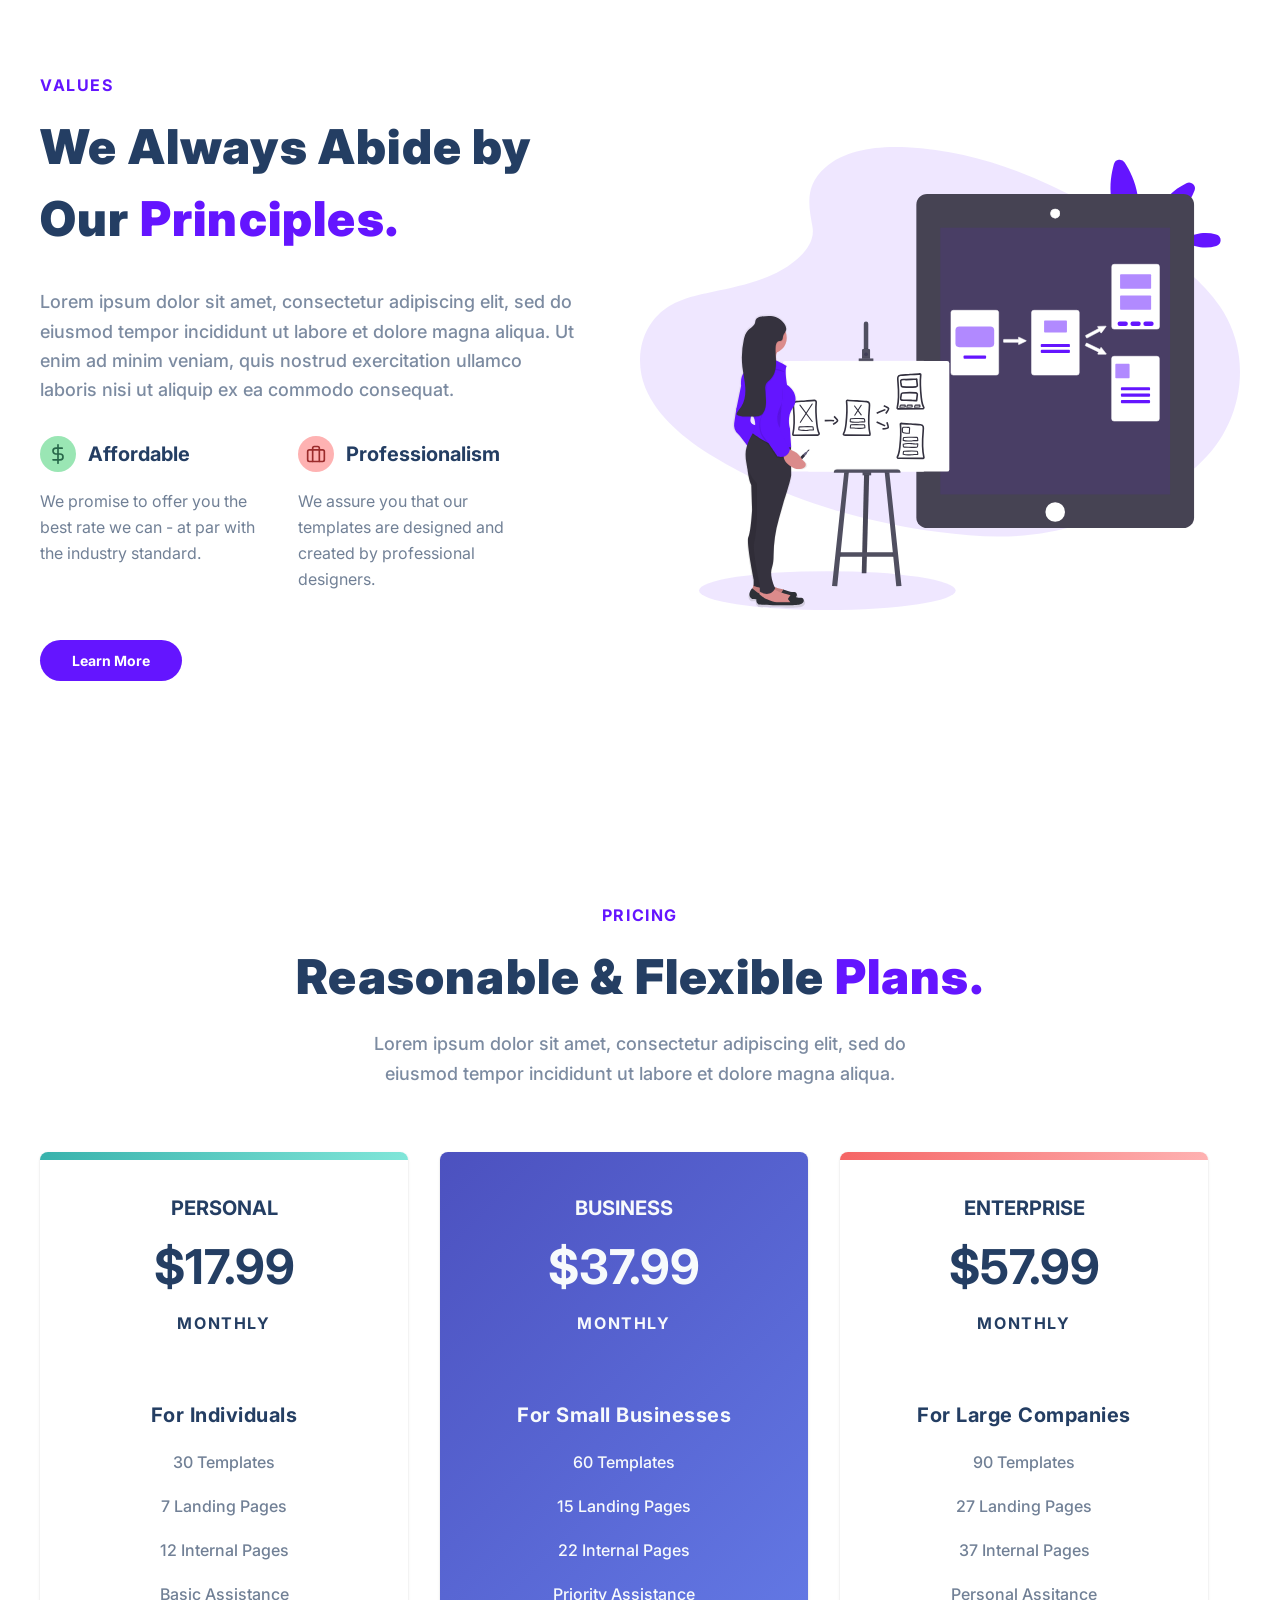
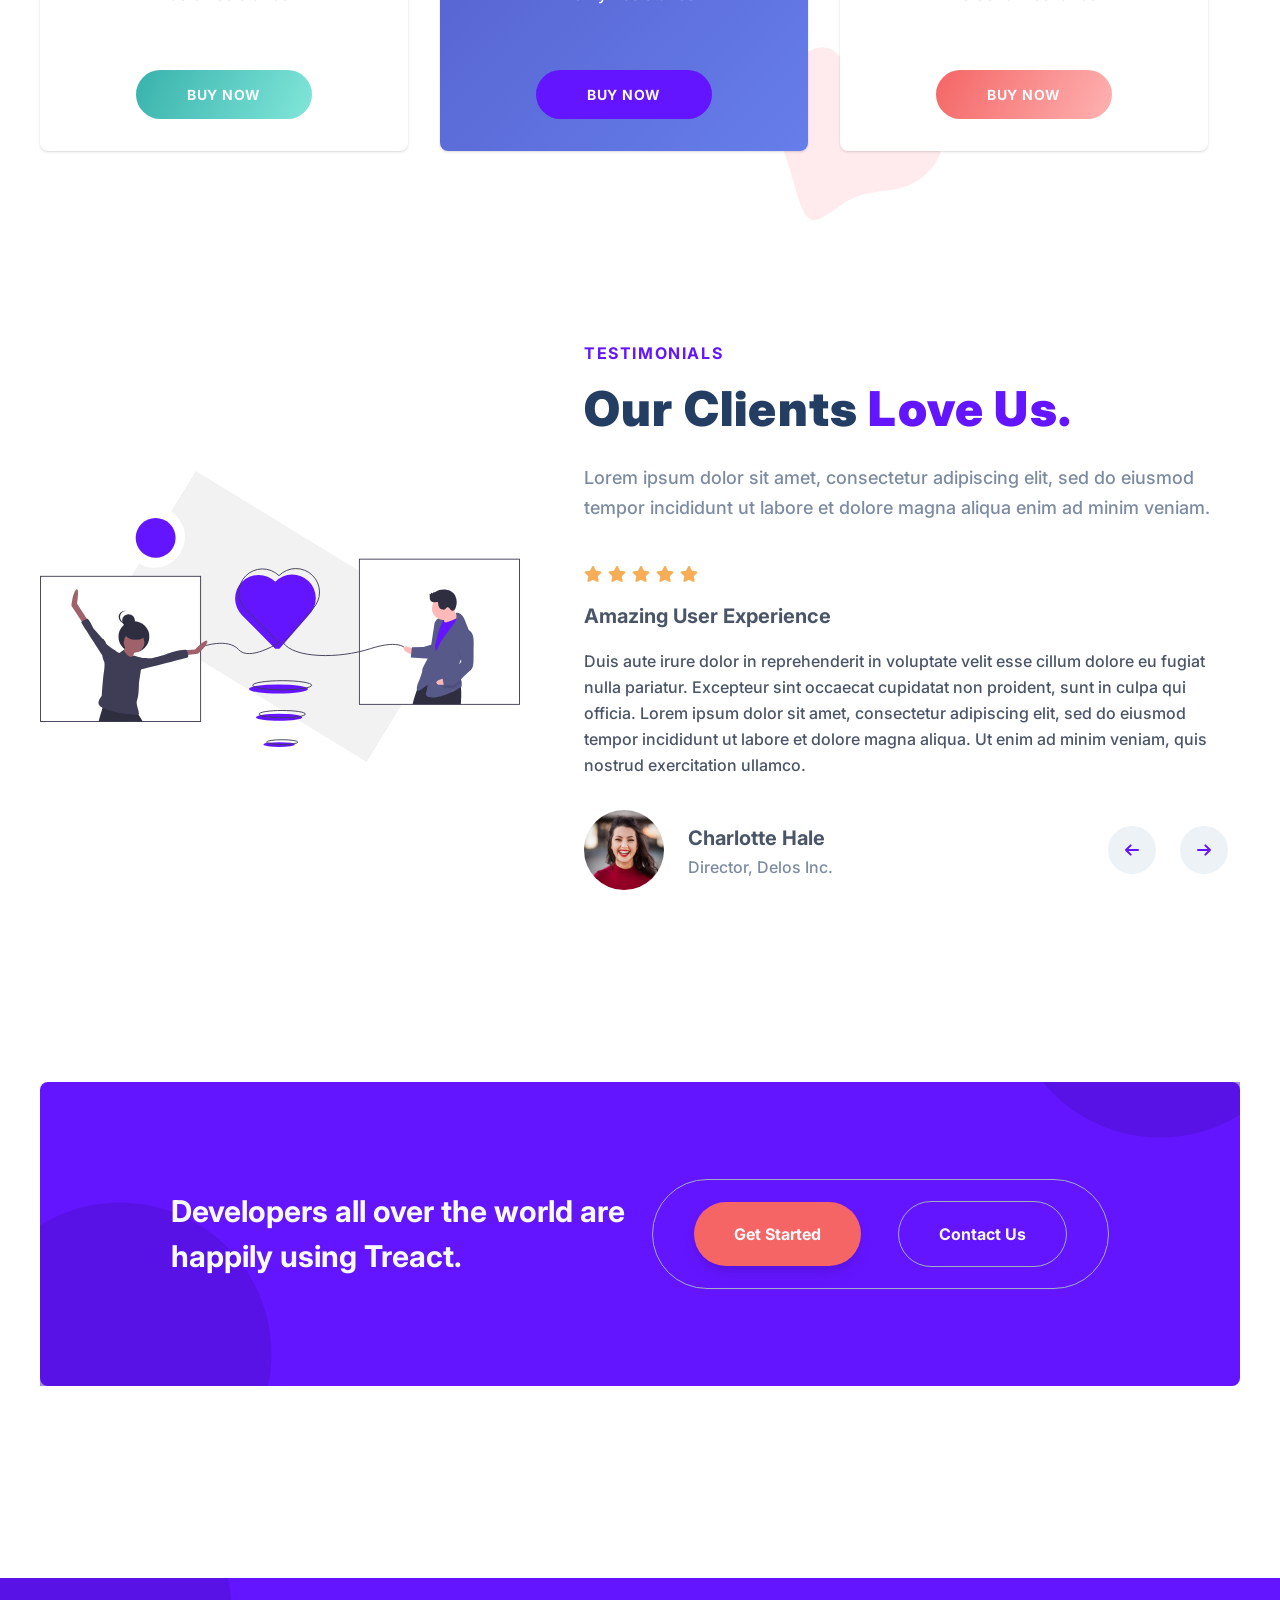
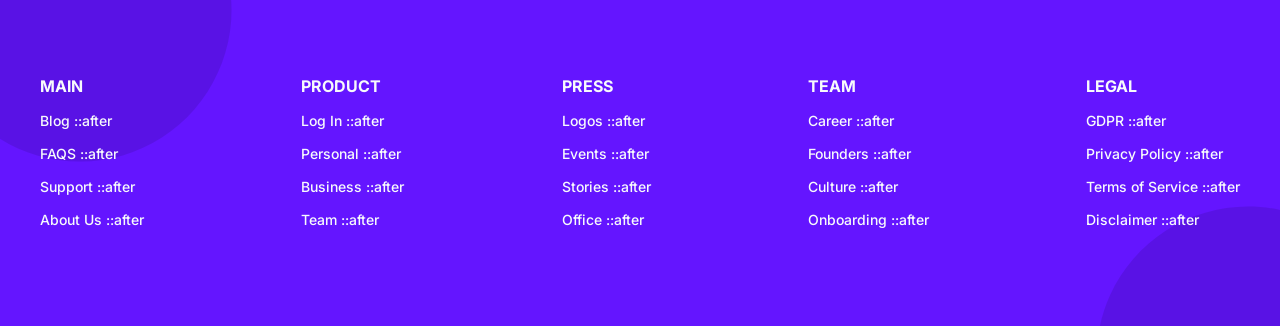
==== commit 35d2c9be: "debug: buttons and footer section" ====
--- a/treact-final-project/index.html
+++ b/treact-final-project/index.html
@@ -526,91 +526,214 @@
                   <button class="plan__button">buy now</button>
                 </div>
               </div>
-                <div class="plan">
-                  <div class="plan__stripe"></div>
-                  <div class="plan__top">
-                    <div class="plan__name">ENTERPRISE</div>
-                    <div class="plan__price">$57.99</div>
-                    <div class="plan__duration">MONTHLY</div>
-                  </div>
-                  <div class="plan__middle">
-                    <div class="plan__target">For Large Companies</div>
-                    <p class="plan__feature">90 Templates</p>
-                    <p class="plan__feature">27 Landing Pages</p>
-                    <p class="plan__feature">37 Internal Pages</p>
-                    <p class="plan__feature">Personal Assitance</p>
-                  </div>
-                  <div class="plan__bottom">
-                    <button class="plan__button">buy now</button>
-                  </div>
-                 
-                  <svg
-                    width="600"
-                    height="600"
-                    viewBox="0 0 600 600"
-                    xmlns="http://www.w3.org/2000/svg"
-                    class="plans__blob"
-                  >
-                    <g transform="translate(300,300)">
-                      <path
-                        d="M82,-98.3C129.8,-57.7,208.2,-54.1,229.6,-26.6C251.1,1,215.6,52.5,172.9,74.9C130.2,97.2,80.3,90.4,37.8,107.5C-4.8,124.7,-40,165.7,-63.3,162.3C-86.5,158.8,-97.8,110.9,-109.3,72.2C-120.7,33.5,-132.2,4.1,-140.1,-37.4C-147.9,-79,-152.1,-132.6,-128.1,-177.3C-104.1,-222.1,-52.1,-258,-17.5,-237.2C17.1,-216.4,34.3,-138.9,82,-98.3Z"
-                        fill="#FFB4BC"
-                      ></path>
-                    </g>
-                  </svg>
-              </div>
-              </div>
-              </div>
-           </div>  
-         
-           
+              <div class="plan">
+                <div class="plan__stripe"></div>
+                <div class="plan__top">
+                  <div class="plan__name">ENTERPRISE</div>
+                  <div class="plan__price">$57.99</div>
+                  <div class="plan__duration">MONTHLY</div>
+                </div>
+                <div class="plan__middle">
+                  <div class="plan__target">For Large Companies</div>
+                  <p class="plan__feature">90 Templates</p>
+                  <p class="plan__feature">27 Landing Pages</p>
+                  <p class="plan__feature">37 Internal Pages</p>
+                  <p class="plan__feature">Personal Assitance</p>
+                </div>
+                <div class="plan__bottom">
+                  <button class="plan__button">buy now</button>
+                </div>
+
+                <svg
+                  width="600"
+                  height="600"
+                  viewBox="0 0 600 600"
+                  xmlns="http://www.w3.org/2000/svg"
+                  class="plans__blob"
+                >
+                  <g transform="translate(300,300)">
+                    <path
+                      d="M82,-98.3C129.8,-57.7,208.2,-54.1,229.6,-26.6C251.1,1,215.6,52.5,172.9,74.9C130.2,97.2,80.3,90.4,37.8,107.5C-4.8,124.7,-40,165.7,-63.3,162.3C-86.5,158.8,-97.8,110.9,-109.3,72.2C-120.7,33.5,-132.2,4.1,-140.1,-37.4C-147.9,-79,-152.1,-132.6,-128.1,-177.3C-104.1,-222.1,-52.1,-258,-17.5,-237.2C17.1,-216.4,34.3,-138.9,82,-98.3Z"
+                      fill="#FFB4BC"
+                    ></path>
+                  </g>
+                </svg>
+              </div>
+            </div>
+          </div>
+        </div>
       </section>
       <section id="testimonials">
-            <div class="container">
-                <div class="row">
-                    <img src="./assets/love-illustration.c759090fa833369ad6ffb6eb19cacb3e.svg" alt="testimonials__img">
-                    <div class="testimonials__description">
-                      <div class="section__tag">testimonials</div>
-                      <h2 class="section__title">Our Clients <span class="purple">Love Us.</span></h2>
-                      <p class="section__para">
-                     Lorem ipsum dolor sit amet, consectetur adipiscing elit, sed do
-                    eiusmod tempor incididunt ut labore et dolore magna aliqua enim
-                     ad minim veniam.
-                       </p>
-                <div class="testimonial">
+        <div class="container">
+          <div class="row">
+            <img
+              class="testimonials__img"
+              src="./assets/love-illustration.c759090fa833369ad6ffb6eb19cacb3e.svg"
+              alt="testimonials__img"
+            />
+            <div class="testimonials__description">
+              <div class="section__tag">testimonials</div>
+              <h2 class="section__title">
+                Our Clients <span class="purple">Love Us.</span>
+              </h2>
+              <p class="section__para">
+                Lorem ipsum dolor sit amet, consectetur adipiscing elit, sed do
+                eiusmod tempor incididunt ut labore et dolore magna aliqua enim
+                ad minim veniam.
+              </p>
+              <div class="testimonial">
                 <div class="testimonial__rating">
-                  <i class="fas fa-star" aria-hidden="true">
-                     </i>
-                  <i class="fas fa-star" aria-hidden="true">
-                     </i>
-                  <i class="fas fa-star" aria-hidden="true">
-                     </i>
-                  <i class="fas fa-star" aria-hidden="true">
-                     </i>
-                  <i class="fas fa-star" aria-hidden="true">
-                    </i>
-            
-               
-            </div>
-            </div>
-            </div>
-               
-              
-            </div>
-          
-          </section>
-            
-         <section id="start">
-            <div class="container">
-                <div class="row">
-                    <!--  -->Enter "Start"/Call to action section<!--  -->
-                </div>
-            </div>
+                  <i class="fas fa-star" aria-hidden="true"> </i>
+                  <i class="fas fa-star" aria-hidden="true"> </i>
+                  <i class="fas fa-star" aria-hidden="true"> </i>
+                  <i class="fas fa-star" aria-hidden="true"> </i>
+                  <i class="fas fa-star" aria-hidden="true"> </i>
+                </div>
+                <h3 class="testimonial__title">Amazing User Experience</h3>
+                <p class="testimonial__para">
+                  Duis aute irure dolor in reprehenderit in voluptate velit esse
+                  cillum dolore eu fugiat nulla pariatur. Excepteur sint
+                  occaecat cupidatat non proident, sunt in culpa qui officia.
+                  Lorem ipsum dolor sit amet, consectetur adipiscing elit, sed
+                  do eiusmod tempor incididunt ut labore et dolore magna aliqua.
+                  Ut enim ad minim veniam, quis nostrud exercitation ullamco.
+                </p>
+                <div class="testimonial__bottom">
+                  <div class="testimonial__profile">
+                    <img
+                      src="./assets/photo-1494790108377-be9c29b29330.avif"
+                      class="testimonial__img"
+                    />
+
+                    <div class="testimonial__details">
+                      <div class="testimonial__name">Charlotte Hale</div>
+                      <div class="testimonial__role">Director, Delos Inc.</div>
+                    </div>
+                  </div>
+                  <div class="testimonial__buttons">
+                    <button class="testimonial__button">
+                      <svg
+                        fill="none"
+                        stroke="rgb(100,21,255)"
+                        stroke-linecap="round"
+                        stroke-linejoin="round"
+                        stroke-width="3"
+                        viewBox="0 0 24 24"
+                      >
+                        <path d="M10 19l-7-7m0 0l7-7m-7 7h18"></path>
+                      </svg>
+                    </button>
+                    <div class="divider"></div>
+                    <button class="testimonial__button">
+                      <svg
+                        fill="none"
+                        stroke="rgb(100,21,255)"
+                        stroke-linecap="round"
+                        stroke-linejoin="round"
+                        stroke-width="3"
+                        viewBox="0 0 24 24"
+                      >
+                        <path d="M14 5l7 7m0 0l-7 7m7-7H3"></path>
+                      </svg>
+                    </button>
+                  </div>
+                </div>
+              </div>
+            </div>
+          </div>
+        </div>
       </section>
-        
+
+      <section id="start">
+        <div class="container">
+          <div class="row">
+            <svg viewBox="0 0 600 600" class="start__blob--1">
+              <g transform="translate(300,300)">
+                <path
+                  d="M153.6,-239C199.1,-209.8,236,-167.2,258.4,-118C280.9,-68.9,288.9,-13.1,281.2,40.4C273.5,93.9,250.1,145.2,214.7,186.1C179.3,226.9,131.9,257.4,80,272.6C28.2,287.8,-28.2,287.8,-80,272.6C-131.9,257.4,-179.3,226.9,-214.7,186.1C-250.1,145.2,-273.5,93.9,-281.2,40.4C-288.9,-13.1,-280.9,-68.9,-258.4,-118C-236,-167.2,-199.1,-209.8,-153.6,-239C-108.1,-268.3,-54.1,-284.1,0,-284.1C54.1,-284.1,108.1,-268.3,153.6,-239Z"
+                  fill="rgb(80,17,204)"
+                ></path>
+              </g>
+            </svg>
+            <svg viewBox="0 0 600 600" class="start__blob--2">
+              <g transform="translate(300,300)">
+                <path
+                  d="M153.6,-239C199.1,-209.8,236,-167.2,258.4,-118C280.9,-68.9,288.9,-13.1,281.2,40.4C273.5,93.9,250.1,145.2,214.7,186.1C179.3,226.9,131.9,257.4,80,272.6C28.2,287.8,-28.2,287.8,-80,272.6C-131.9,257.4,-179.3,226.9,-214.7,186.1C-250.1,145.2,-273.5,93.9,-281.2,40.4C-288.9,-13.1,-280.9,-68.9,-258.4,-118C-236,-167.2,-199.1,-209.8,-153.6,-239C-108.1,-268.3,-54.1,-284.1,0,-284.1C54.1,-284.1,108.1,-268.3,153.6,-239Z"
+                  fill="rgb(80,17,204)"
+                ></path>
+              </g>
+            </svg>
+            <div class="start__container">
+              <div class="start__row">
+                <div class="start__title">
+                  Developers all over the world are happily using Treact.
+                </div>
+                <div class="start__button">
+                  <button class="start__button btn">Get Started</button>
+                  <button class="start__button btn">Contact Us</button>
+                </div>
+              </div>
+            </div>
+          </div>
+        </div>
+      </section>
     </main>
     <footer>
-      <div class="row footer__row"><!--  -->Enter Footer<!--  --></div>
+      <svg viewBox="0 0 600 600" class="footer__blob--1">
+        <g transform="translate(300,300)">
+          <path
+            d="M153.6,-239C199.1,-209.8,236,-167.2,258.4,-118C280.9,-68.9,288.9,-13.1,281.2,40.4C273.5,93.9,250.1,145.2,214.7,186.1C179.3,226.9,131.9,257.4,80,272.6C28.2,287.8,-28.2,287.8,-80,272.6C-131.9,257.4,-179.3,226.9,-214.7,186.1C-250.1,145.2,-273.5,93.9,-281.2,40.4C-288.9,-13.1,-280.9,-68.9,-258.4,-118C-236,-167.2,-199.1,-209.8,-153.6,-239C-108.1,-268.3,-54.1,-284.1,0,-284.1C54.1,-284.1,108.1,-268.3,153.6,-239Z"
+            fill="rgba(80,17,204)"
+          ></path>
+        </g>
+      </svg>
+      <svg viewBox="0 0 600 600" class="footer__blob--2">
+        <g transform="translate(300,300)">
+          <path
+            d="M153.6,-239C199.1,-209.8,236,-167.2,258.4,-118C280.9,-68.9,288.9,-13.1,281.2,40.4C273.5,93.9,250.1,145.2,214.7,186.1C179.3,226.9,131.9,257.4,80,272.6C28.2,287.8,-28.2,287.8,-80,272.6C-131.9,257.4,-179.3,226.9,-214.7,186.1C-250.1,145.2,-273.5,93.9,-281.2,40.4C-288.9,-13.1,-280.9,-68.9,-258.4,-118C-236,-167.2,-199.1,-209.8,-153.6,-239C-108.1,-268.3,-54.1,-284.1,0,-284.1C54.1,-284.1,108.1,-268.3,153.6,-239Z"
+            fill="rgba(80,17,204)"
+          ></path>
+        </g>
+      </svg>
+      <div class="row footer__row">
+        <div class="footer__columns">
+          <div class="footer__column">
+            <div class="footer__column--title">MAIN</div>
+            <a class="footer__column--link"> Blog ::after </a>
+            <a class="footer__column--link"> FAQS ::after </a>
+            <a class="footer__column--link"> Support ::after </a>
+            <a class="footer__column--link"> About Us ::after </a>
+          </div>
+          <div class="footer__column">
+            <div class="footer__column--title">PRODUCT</div>
+            <a class="footer__column--link"> Log In ::after </a>
+            <a class="footer__column--link"> Personal ::after </a>
+            <a class="footer__column--link"> Business ::after </a>
+            <a class="footer__column--link"> Team ::after </a>
+          </div>
+          <div class="footer__column">
+            <div class="footer__column--title">PRESS</div>
+            <a class="footer__column--link"> Logos ::after </a>
+            <a class="footer__column--link"> Events ::after </a>
+            <a class="footer__column--link"> Stories ::after </a>
+            <a class="footer__column--link"> Office ::after </a>
+          </div>
+          <div class="footer__column">
+            <div class="footer__column--title">TEAM</div>
+            <a class="footer__column--link"> Career ::after </a>
+            <a class="footer__column--link"> Founders ::after </a>
+            <a class="footer__column--link"> Culture ::after </a>
+            <a class="footer__column--link"> Onboarding ::after </a>
+          </div>
+          <div class="footer__column">
+            <div class="footer__column--title">LEGAL</div>
+            <a class="footer__column--link"> GDPR ::after </a>
+            <a class="footer__column--link"> Privacy Policy ::after </a>
+            <a class="footer__column--link"> Terms of Service ::after </a>
+            <a class="footer__column--link"> Disclaimer ::after </a>
+          </div>
+        </div>
+      </div>
     </footer>
   </body>
 </html>
--- a/treact-final-project/style.css
+++ b/treact-final-project/style.css
@@ -685,10 +685,9 @@
   align-items: center;
 }
 #pricing .section__para {
-max-width: 576px;
-text-align: center;
-}
-
+  max-width: 576px;
+  text-align: center;
+}
 
 .plan {
   position: relative;
@@ -713,11 +712,11 @@
 }
 
 .plans {
-display: flex;
-position: relative;
-flex-direction: row;
-width: 100%;
-justify-content: space-between;
+  display: flex;
+  position: relative;
+  flex-direction: row;
+  width: 100%;
+  justify-content: space-between;
 }
 
 .plan__top {
@@ -729,13 +728,9 @@
   line-height: 1.625;
 }
 
-
-
 .plan__name {
   font-size: 20px;
 }
-
-
 
 .plan__duration {
   font-size: 16px;
@@ -755,9 +750,6 @@
   border-top-right-radius: 0.5rem;
 }
 
-
-
-
 .plan__middle {
   margin-left: -2rem;
   margin-right: -2rem;
@@ -769,7 +761,6 @@
   padding: 2rem;
 }
 
-
 .plan__target {
   font-size: 20px;
   font-weight: 700;
@@ -783,8 +774,6 @@
   font-weight: bold;
   line-height: 1.625;
 }
-
-
 
 .plan__feature {
   margin-top: 20px;
@@ -794,62 +783,73 @@
   line-height: 1.5;
 }
 
-
 .plan__bottom {
-padding: 2rem 4rem;
+  padding: 2rem 4rem;
 }
 
 .plan__button {
-background-color: rgb(100, 21, 255);
-padding: 1rem 2rem;
-font-weight: 700;
-color: rgb(247, 250, 252);
-transition: 300ms;
-width: 100%;
-border-radius: 9999px;
-font-size: 0.875rem;
-text-transform: uppercase;
-letter-spacing: 0.05em;
+  background-color: rgb(100, 21, 255);
+  padding: 1rem 2rem;
+  font-weight: 700;
+  color: rgb(247, 250, 252);
+  transition: 300ms;
+  width: 100%;
+  border-radius: 9999px;
+  font-size: 0.875rem;
+  text-transform: uppercase;
+  letter-spacing: 0.05em;
 }
 
 button {
-cursor: pointer;
-border: medium;
+  cursor: pointer;
+  border: medium;
 }
 
 .plan:nth-child(1) .plan__stripe,
- .plan:nth-child(1) .plan__button {
-color: rgb(247, 250, 252);
-background: linear-gradient(115deg, rgb(56, 178, 172) 0%, rgb(129, 230, 217) 100%); }
+.plan:nth-child(1) .plan__button {
+  color: rgb(247, 250, 252);
+  background: linear-gradient(
+    115deg,
+    rgb(56, 178, 172) 0%,
+    rgb(129, 230, 217) 100%
+  );
+}
 
 .plan:nth-child(2) {
-background: linear-gradient(135deg, rgb(76, 81, 191) 0%, rgb(102, 126, 234) 100%);
-}
-
-.plan:nth-child(2) .plan__name, 
-.plan:nth-child(2) .plan__price, 
-.plan:nth-child(2) .plan__target, 
-.plan:nth-child(2) .plan__duration, 
+  background: linear-gradient(
+    135deg,
+    rgb(76, 81, 191) 0%,
+    rgb(102, 126, 234) 100%
+  );
+}
+
+.plan:nth-child(2) .plan__name,
+.plan:nth-child(2) .plan__price,
+.plan:nth-child(2) .plan__target,
+.plan:nth-child(2) .plan__duration,
 .plan:nth-child(2) .plan__feature {
-color: rgb(247, 250, 252);
-}
-.plan:nth-child(3) .plan__stripe, 
+  color: rgb(247, 250, 252);
+}
+.plan:nth-child(3) .plan__stripe,
 .plan:nth-child(3) .plan__button {
-color: rgb(247, 250, 252);
-background: linear-gradient(115deg, rgb(245, 101, 101) 0%, rgb(254, 178, 178) 100%);
+  color: rgb(247, 250, 252);
+  background: linear-gradient(
+    115deg,
+    rgb(245, 101, 101) 0%,
+    rgb(254, 178, 178) 100%
+  );
 }
 
 .plans__blob {
-z-index: -10;
-position: absolute;
-left: 0px;
-bottom: 0px;
-transform: translateX(-50%) translateY(50%) scaleX(1) scaleY(1);
-height: 256px;
-width: 256px;
-opacity: 0.25;
-}
-
+  z-index: -10;
+  position: absolute;
+  left: 0px;
+  bottom: 0px;
+  transform: translateX(-50%) translateY(50%) scaleX(1) scaleY(1);
+  height: 256px;
+  width: 256px;
+  opacity: 0.25;
+}
 
 /* 
 
@@ -862,12 +862,12 @@
 }
 
 #testimonials .container {
-padding-top: 6rem;
-padding-bottom: 6rem;
-}
-
-.testimonials__img{
-  width:50%;
+  padding-top: 6rem;
+  padding-bottom: 6rem;
+}
+
+.testimonials__img {
+  width: 50%;
 }
 
 .testimonials__img,
@@ -876,23 +876,86 @@
 }
 
 .testimonials__description {
-display: flex;
-flex-direction: column;
-padding-left: 64px;
+  display: flex;
+  flex-direction: column;
+  padding-left: 64px;
 }
 
 #testimonials .section__title {
-margin-bottom: 24px;
-line-height: 1.25;
+  margin-bottom: 24px;
+  line-height: 1.25;
 }
 
 .testimonial {
   margin-top: 40px;
 }
-.testimonial__rating {
-color: rgb(246, 173, 85);
-margin-right: 2px;
-margin-top: 4px;
+.testimonial__rating i {
+  color: #f6ad55;
+  margin-right: 2px;
+  margin-top: 4px;
+}
+
+.testimonial__title {
+  color: #4a5568;
+  line-height: 1.625;
+  margin-top: 1rem;
+  font-size: 1.25rem;
+  font-weight: 700;
+}
+
+.testimonial__para {
+  margin-top: 1rem;
+  margin-bottom: 2rem;
+  font-weight: 500;
+  line-height: 1.625;
+  font-size: 16px;
+  color: rgb(74 85 104);
+}
+.testimonial__bottom {
+  display: flex;
+  justify-content: space-between;
+}
+.testimonial__profile {
+  display: flex;
+  align-items: center;
+}
+.testimonial__img {
+  width: 80px;
+  height: 80px;
+  border-radius: 50%;
+}
+.testimonial__details {
+  margin-left: 24px;
+}
+.testimonial__name {
+  color: #4a5568;
+  line-height: 1.625;
+  font-size: 1.25rem;
+  font-weight: 700;
+}
+.testimonial__role {
+  color: #7c8ba1;
+  font-weight: 500;
+  line-height: 1.5;
+}
+.testimonial__buttons {
+  display: flex;
+  align-items: center;
+}
+
+.testimonial__button {
+  display: flex;
+  justify-content: center;
+  align-items: center;
+  padding: 16px;
+  background: #edf2f7;
+  border-radius: 50%;
+  margin: 0 12px;
+  transition: all 300ms ease;
+}
+.testimonial__button svg {
+  width: 16px;
+  height: 16px;
 }
 
 /* 
@@ -905,6 +968,89 @@
   position: relative;
   overflow: hidden;
 }
+
+.start__blob--1 {
+position: absolute;
+bottom: 0px;
+left: 0px;
+height: 20rem;
+width: 20rem;
+transform: translate(-5rem, 8rem);
+color: rgb(80 17 204);
+opacity: 0.5;
+}
+
+.start__blob--2 {
+position: absolute;
+top: 0px;
+right: 0px;
+height: 20rem;
+width: 20rem;
+transform: translate(5rem, -16rem);
+color: rgb(80 17 204);
+opacity: 0.5;
+}
+
+.start__container {
+padding: 96px 0;
+width: 100%;
+background-color: rgb(100, 21, 255);
+border-radius: 8px;
+display: flex;
+justify-content: center;
+align-items: center;
+}
+
+.start__row {
+width: 100%;
+margin: 0 auto;
+max-width: 1024px;
+padding: 0 32px;
+display: flex;
+justify-content: center;
+align-items: center;
+}
+
+.start__title {
+color: rgb(247, 250, 252);
+font-size: 30px;
+font-weight: 700;
+line-height: 1.5;
+z-index: 2;
+width:50%;
+}
+
+.start__buttons {
+display: flex;
+justify-content: flex-end;
+width:50%;
+}
+
+
+
+.start__button:nth-child(1) {
+background: rgb(245, 101, 101);
+box-shadow: rgba(0, 0, 0, 0) 0px 0px 0px 0px, rgba(0, 0, 0, 0) 0px 0px 0px 0px, rgba(0, 0, 0, 0.1) 0px 10px 15px -3px, rgba(0, 0, 0, 0.05) 0px 4px 6px -2px;
+margin-right: 32px;
+transition: 300ms;
+}
+
+.start__button:nth-child(2) {
+border: 1px solid rgb(160, 174, 192);
+transition: 300ms;
+}
+
+.start__button {
+padding: 20px 40px;
+border-radius: 500px;
+font-weight: 700;
+font-size: 16px;
+color: rgb(247, 250, 252);
+line-height: 1.5;
+margin: 1px;
+z-index: 2;
+}
+
 
 /* 
 
@@ -920,6 +1066,84 @@
   overflow: hidden;
 }
 
+.footer__blob--1 {
+position: absolute;
+top: 0px;
+left: 0px;
+width: 320px;
+height: 320px;
+transform: translateX(-80px) translateY(-128px);
+z-index: 1;
+opacity: 0.5;
+}
+
+.footer__blob--2 {
+position: absolute;
+bottom: 0px;
+right: 0px;
+width: 320px;
+height: 320px;
+transform: translateX(128px) translateY(192px);
+z-index: 1;
+opacity: 0.5;
+}
+
+.row {
+  width:100%;
+  max-width: 1200px;
+  margin: 0px auto;
+}
+
+.footer__columns {
+margin-top: -48px;
+display: flex;
+justify-content: space-between;
+flex-wrap: wrap;
+}
+
+.footer__column {
+margin-top: 48px;
+display: flex;
+flex-direction: column;
+align-items: flex-start;
+z-index: 2;
+}
+
+.footer__column--title {
+font-weight: 700;
+color: rgb(247, 250, 252);
+line-height: 1.5;
+}
+
+.footer__column--link {
+color: rgb(247, 250, 252);
+font-size: 14px;
+margin-top: 12px;
+line-height: 1.5;
+font-weight: 500;
+position: relative;
+cursor: pointer;
+}
+
+a {
+display: inline;
+text-decoration: none;
+}
+
+.footer__column--link::after {
+content: "";
+position: absolute;
+left: 0px;
+bottom: -6px;
+height: 2px;
+width: 100%;
+background: rgb(255, 255, 255);
+transition: 300ms;
+opacity: 0;
+}
+
+
+
 /* 
 
 MOBILE RESPONSIVENESS ↓
@@ -956,15 +1180,15 @@
     padding: 2rem 4rem;
   }
   .plan__button {
-max-width: none;
-}
-
-.testimonials__img {
-  width: 40%;
-}
-.testimonials__description {
-  width: calc(60%);
-}
+    max-width: none;
+  }
+
+  .testimonials__img {
+    width: 40%;
+  }
+  .testimonials__description {
+    width: calc(60%);
+  }
 }
 
 @media (max-width: 1024px) {
@@ -993,6 +1217,11 @@
   }
   .value {
     margin-top: 2.5rem;
+  }
+
+  #start .container {
+    padding-top: 5rem;
+    padding-bottom: 5rem;
   }
 }
 
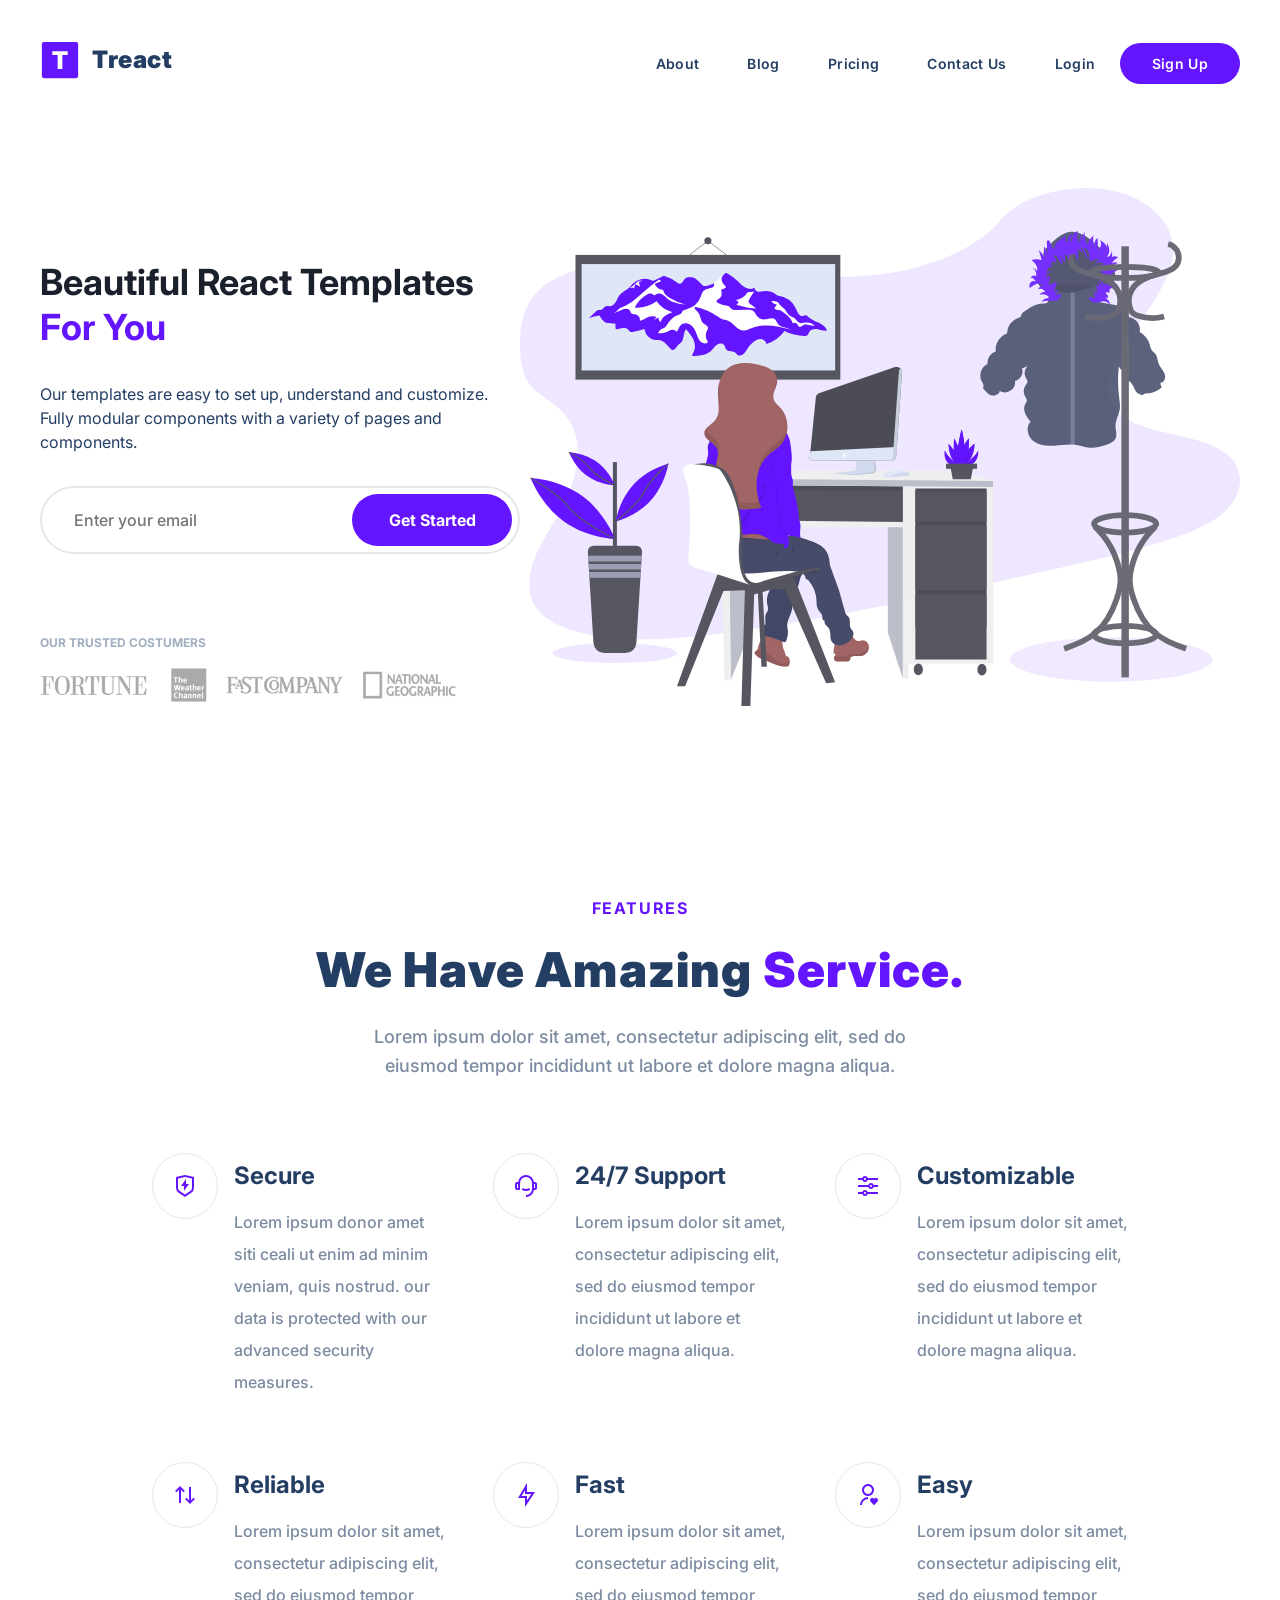
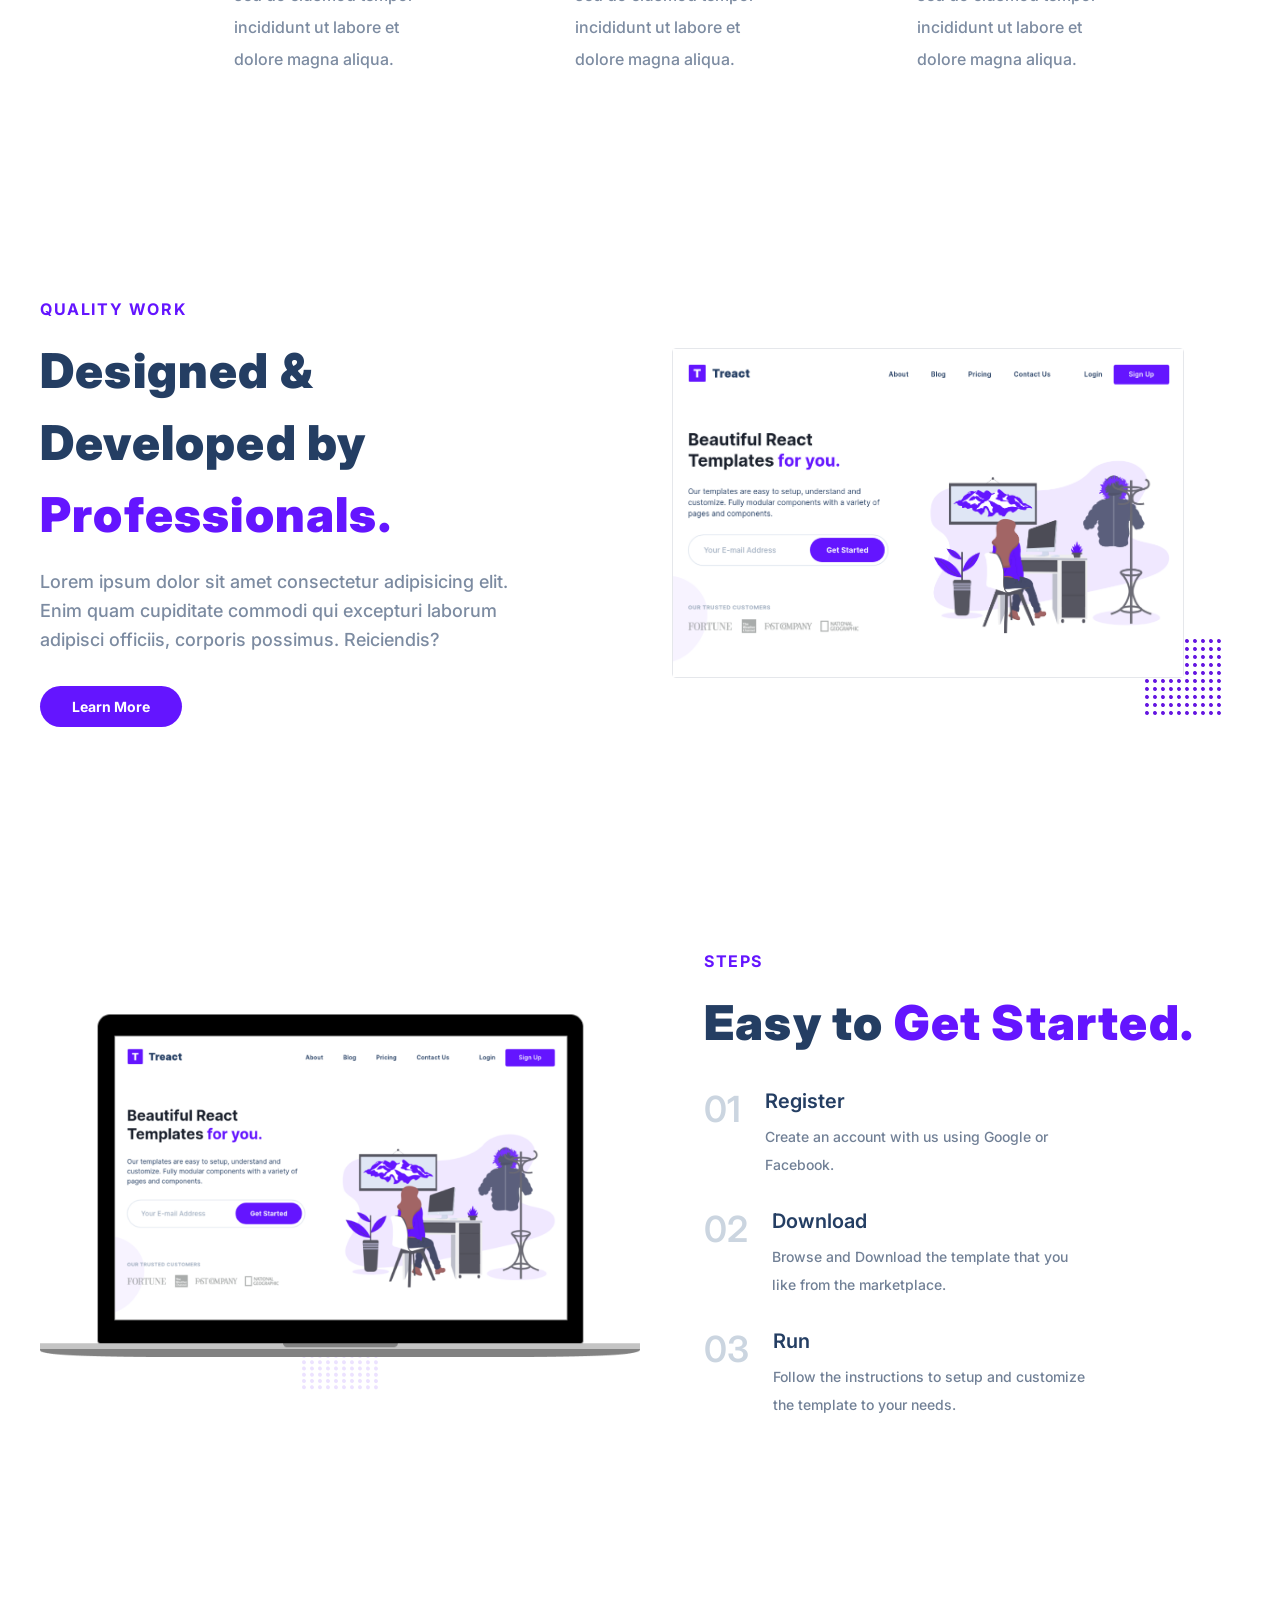
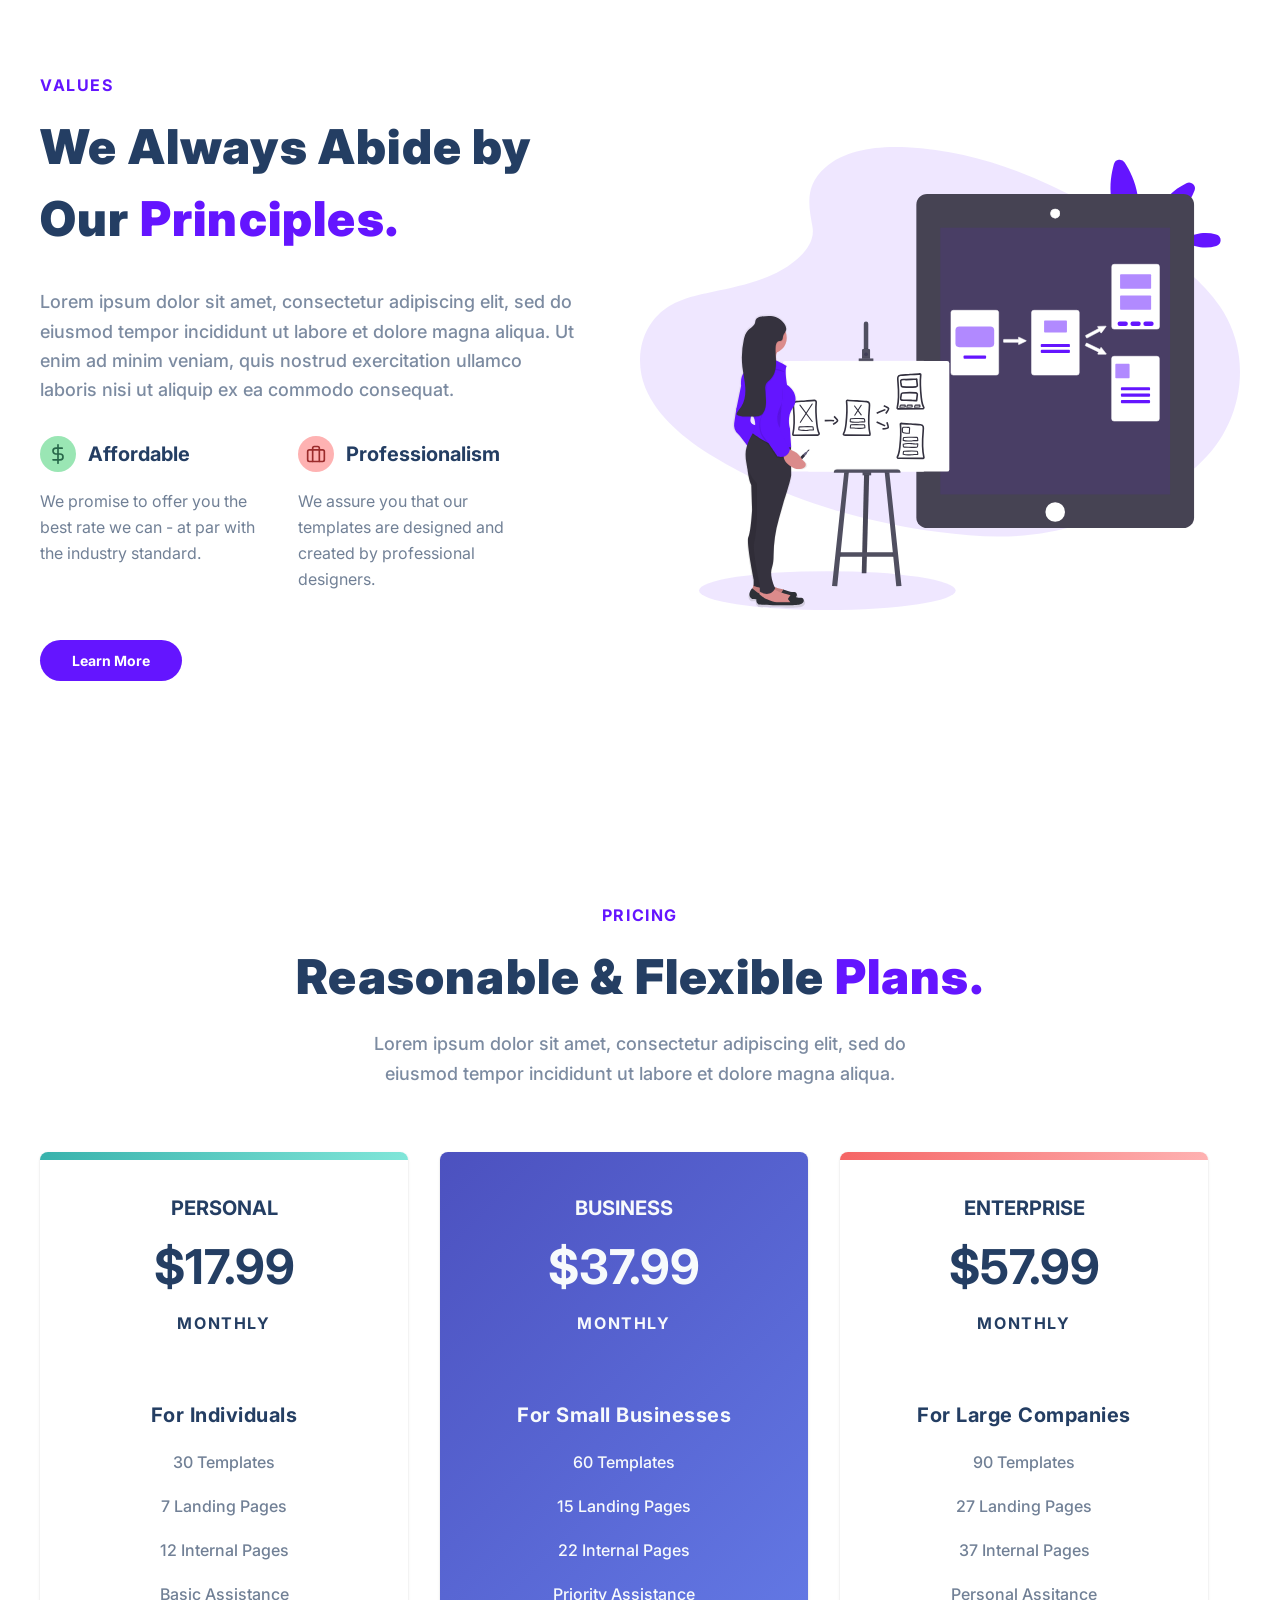
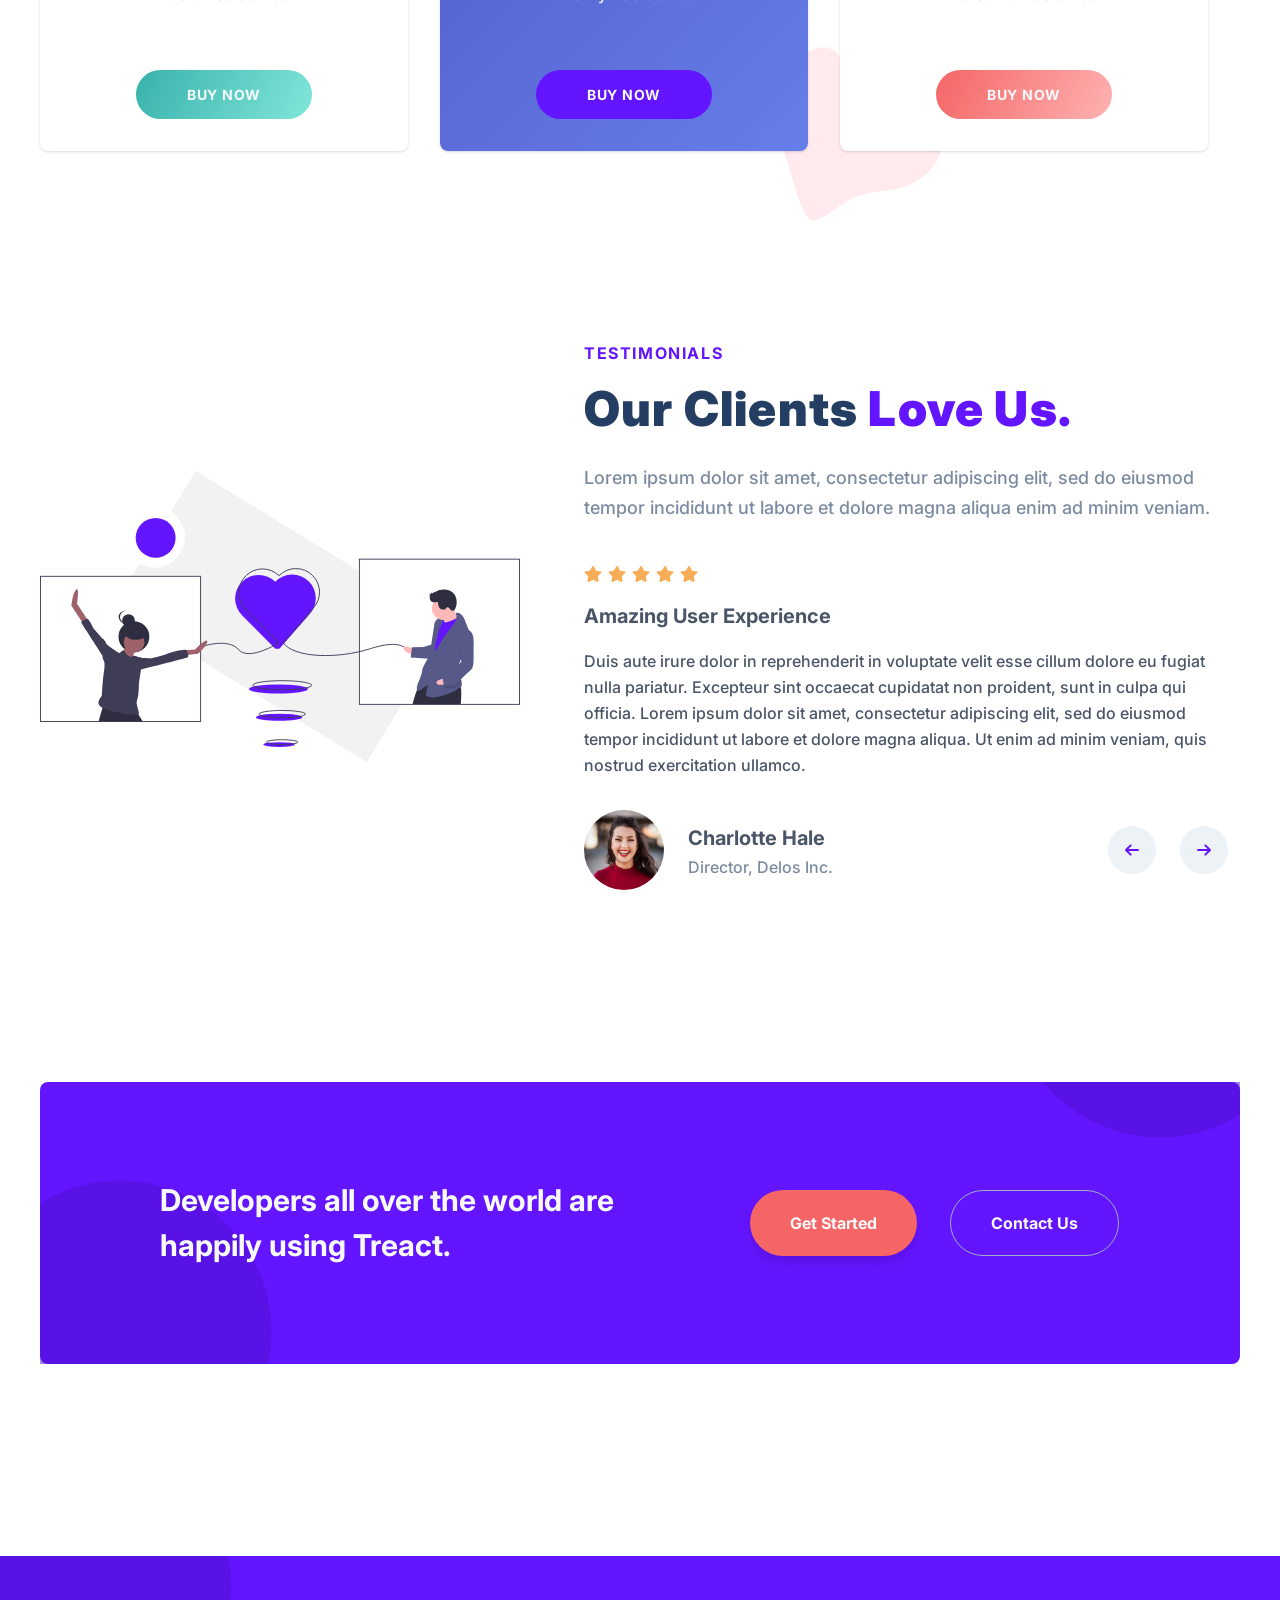
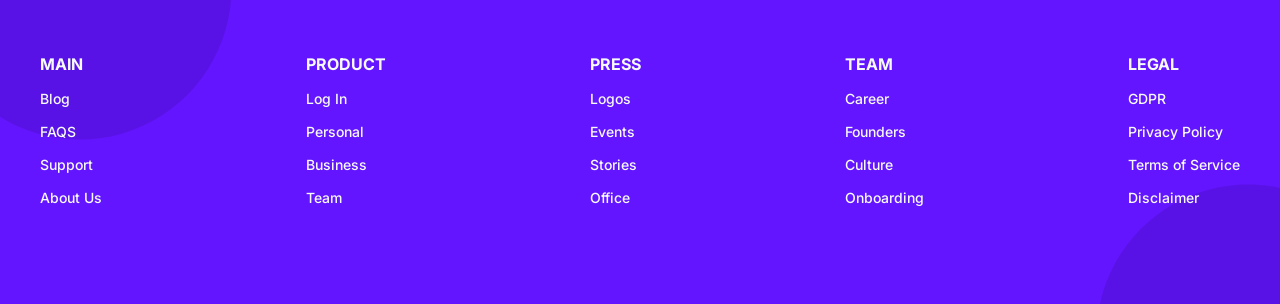
==== commit af436b8e: "final project: completed" ====
--- a/treact-final-project/index.html
+++ b/treact-final-project/index.html
@@ -668,7 +668,7 @@
                 <div class="start__title">
                   Developers all over the world are happily using Treact.
                 </div>
-                <div class="start__button">
+                <div class="start__buttons">
                   <button class="start__button btn">Get Started</button>
                   <button class="start__button btn">Contact Us</button>
                 </div>
@@ -699,38 +699,38 @@
         <div class="footer__columns">
           <div class="footer__column">
             <div class="footer__column--title">MAIN</div>
-            <a class="footer__column--link"> Blog ::after </a>
-            <a class="footer__column--link"> FAQS ::after </a>
-            <a class="footer__column--link"> Support ::after </a>
-            <a class="footer__column--link"> About Us ::after </a>
+            <a class="footer__column--link"> Blog</a>
+            <a class="footer__column--link"> FAQS</a>
+            <a class="footer__column--link"> Support</a>
+            <a class="footer__column--link"> About Us</a>
           </div>
           <div class="footer__column">
             <div class="footer__column--title">PRODUCT</div>
-            <a class="footer__column--link"> Log In ::after </a>
-            <a class="footer__column--link"> Personal ::after </a>
-            <a class="footer__column--link"> Business ::after </a>
-            <a class="footer__column--link"> Team ::after </a>
+            <a class="footer__column--link"> Log In</a>
+            <a class="footer__column--link"> Personal</a>
+            <a class="footer__column--link"> Business</a>
+            <a class="footer__column--link"> Team</a>
           </div>
           <div class="footer__column">
             <div class="footer__column--title">PRESS</div>
-            <a class="footer__column--link"> Logos ::after </a>
-            <a class="footer__column--link"> Events ::after </a>
-            <a class="footer__column--link"> Stories ::after </a>
-            <a class="footer__column--link"> Office ::after </a>
+            <a class="footer__column--link"> Logos</a>
+            <a class="footer__column--link"> Events</a>
+            <a class="footer__column--link"> Stories</a>
+            <a class="footer__column--link"> Office</a>
           </div>
           <div class="footer__column">
             <div class="footer__column--title">TEAM</div>
-            <a class="footer__column--link"> Career ::after </a>
-            <a class="footer__column--link"> Founders ::after </a>
-            <a class="footer__column--link"> Culture ::after </a>
-            <a class="footer__column--link"> Onboarding ::after </a>
+            <a class="footer__column--link"> Career</a>
+            <a class="footer__column--link"> Founders</a>
+            <a class="footer__column--link"> Culture</a>
+            <a class="footer__column--link"> Onboarding</a>
           </div>
           <div class="footer__column">
             <div class="footer__column--title">LEGAL</div>
-            <a class="footer__column--link"> GDPR ::after </a>
-            <a class="footer__column--link"> Privacy Policy ::after </a>
-            <a class="footer__column--link"> Terms of Service ::after </a>
-            <a class="footer__column--link"> Disclaimer ::after </a>
+            <a class="footer__column--link"> GDPR</a>
+            <a class="footer__column--link"> Privacy Policy</a>
+            <a class="footer__column--link"> Terms of Service</a>
+            <a class="footer__column--link"> Disclaimer</a>
           </div>
         </div>
       </div>
--- a/treact-final-project/style.css
+++ b/treact-final-project/style.css
@@ -81,7 +81,12 @@
   padding: bottom;
 }
 
+.nav__link:hover {
+  border-bottom-color: #6415ff;
+}
+
 .nav__link {
+ 
   font-size: 14px;
   font-weight: 600;
   padding-top: 4px;
@@ -425,6 +430,11 @@
   font-weight: bold;
   transition: all 300ms ease;
 }
+ .btn:hover,
+.header__email--btn:hover,
+.nav__link--primary:hover {
+  background-color: #5011cc;
+}
 
 .quality__img--wrapper {
   border-radius: 4px;
@@ -800,6 +810,11 @@
   letter-spacing: 0.05em;
 }
 
+.plan__button:hover {
+transform: translate(1px, -1px);
+box-shadow: rgba(0, 0, 0, 0) 0px 0px 0px 0px, rgba(0, 0, 0, 0) 0px 0px 0px 0px, rgba(0, 0, 0, 0.1) 0px 20px 25px -5px, rgba(0, 0, 0, 0.04) 0px 10px 10px -5px;
+}
+
 button {
   cursor: pointer;
   border: medium;
@@ -1123,6 +1138,10 @@
 font-weight: 500;
 position: relative;
 cursor: pointer;
+}
+
+.footer__column--link:hover::after {
+  opacity: 1;
 }
 
 a {
